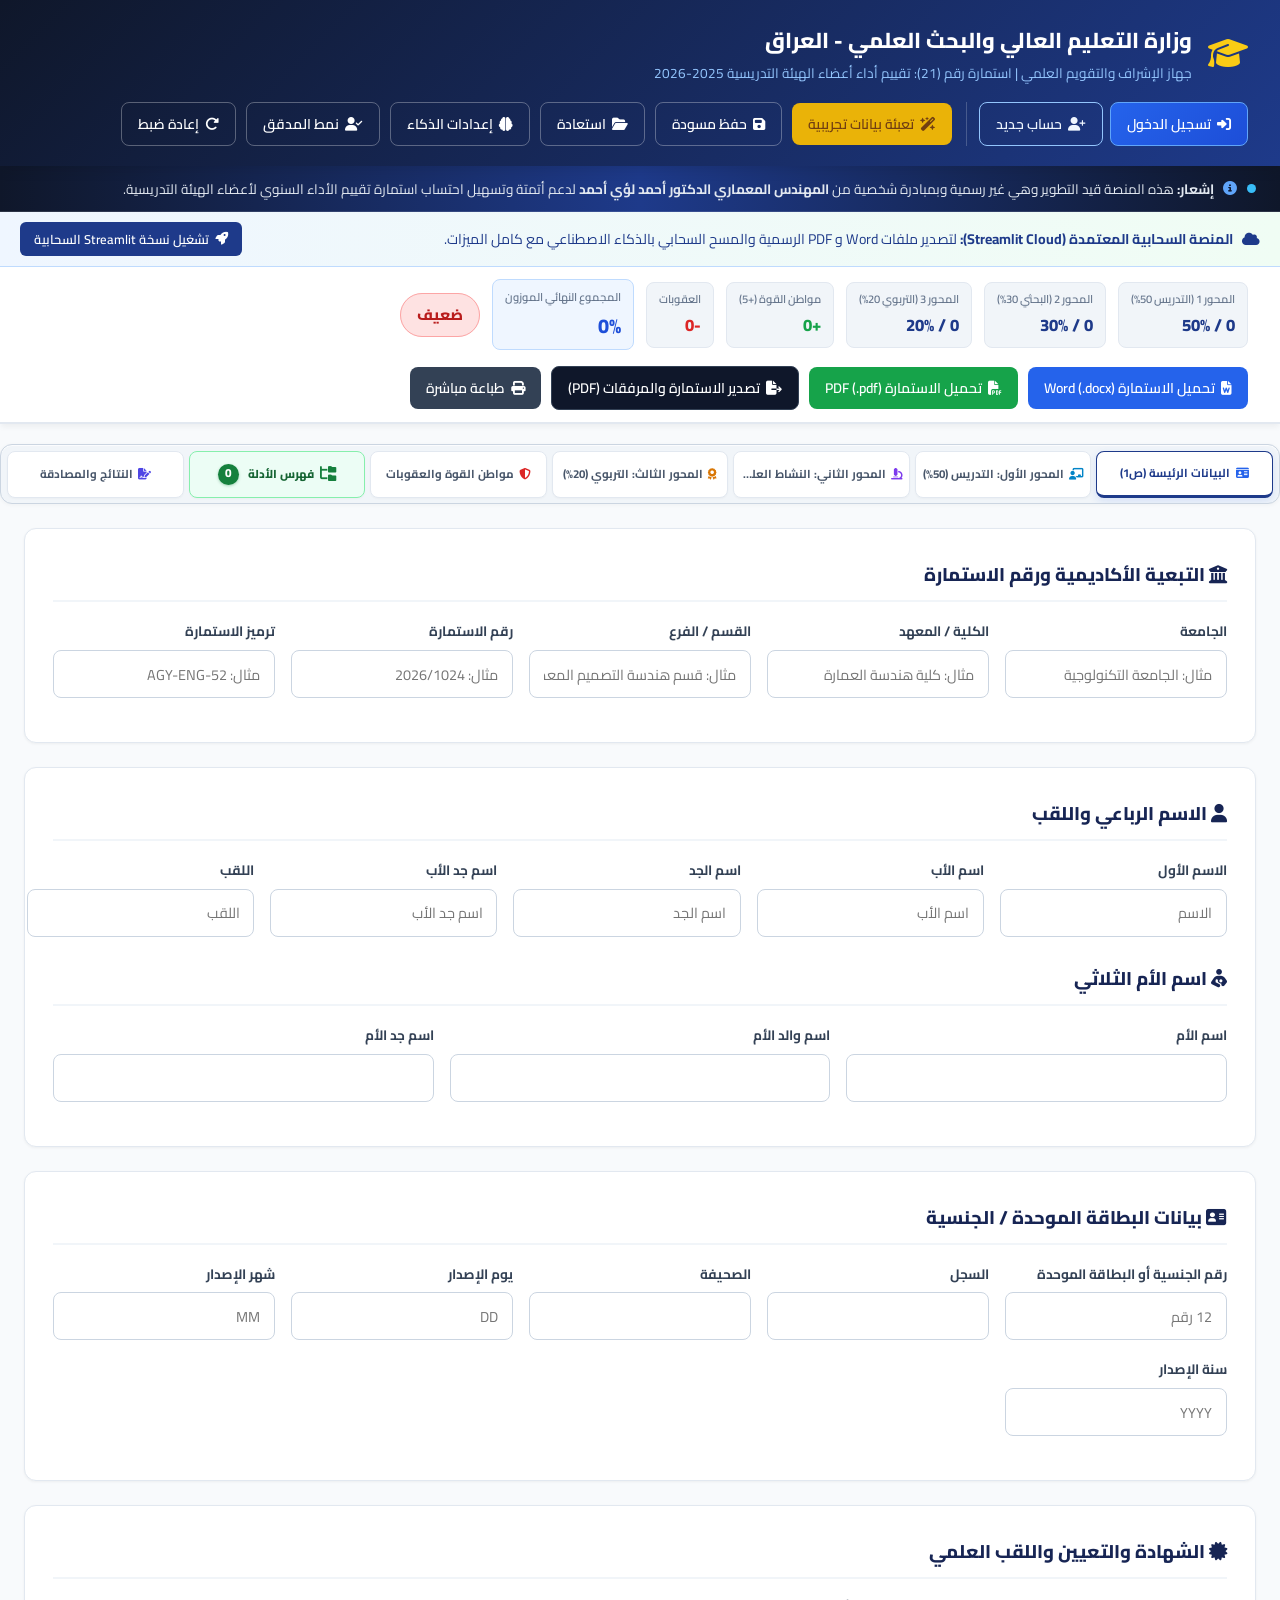
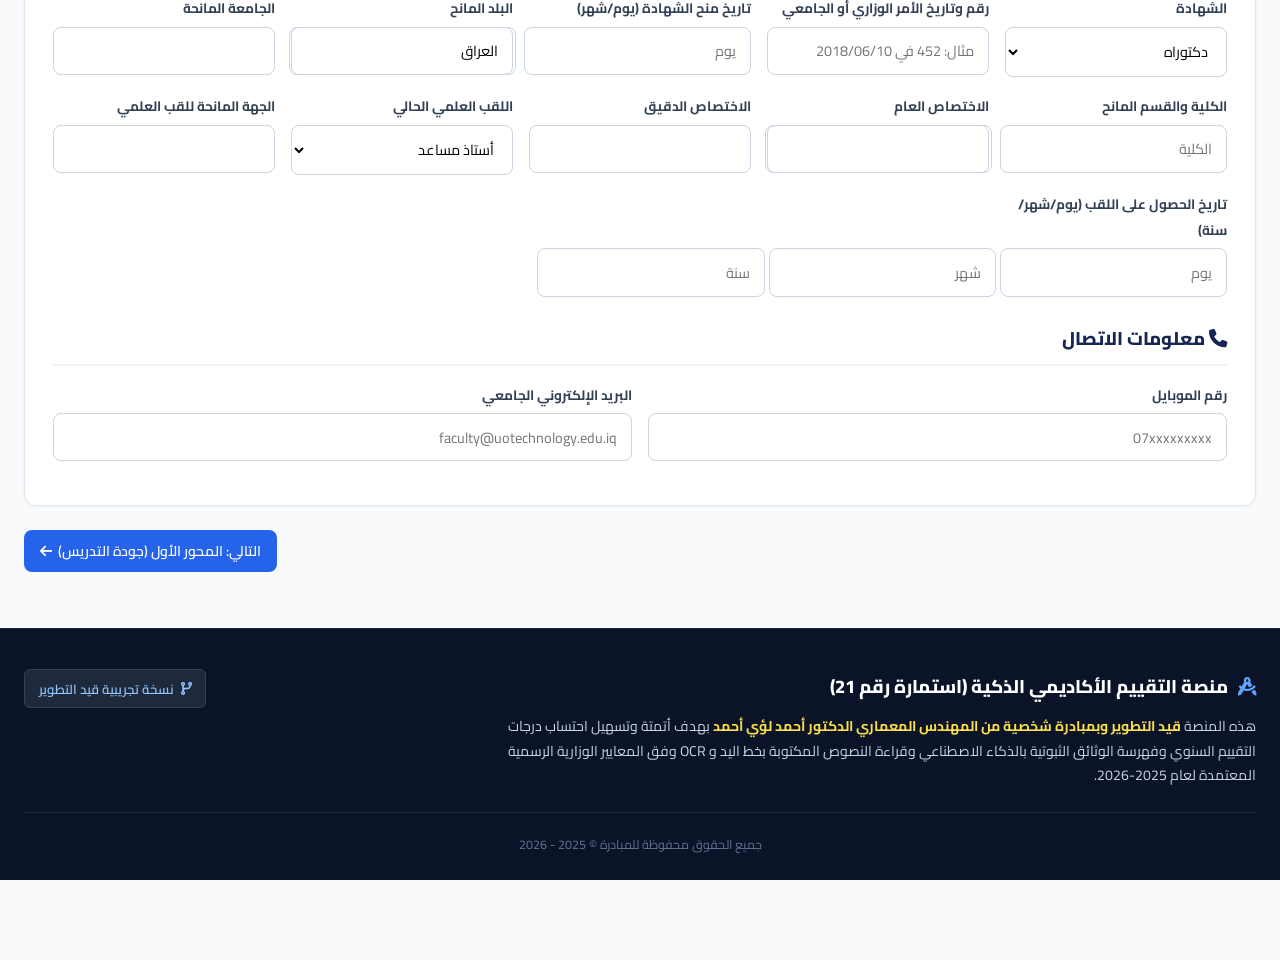
==== static/index.html @ 5bdae898 "docs: update initiative announcement banner to clarify non-official status" ====
<!DOCTYPE html>
<html lang="ar" dir="rtl">
<head>
    <meta charset="UTF-8">
    <meta name="viewport" content="width=device-width, initial-scale=1.0">
    <meta http-equiv="Cache-Control" content="no-cache, no-store, must-revalidate">
    <meta http-equiv="Pragma" content="no-cache">
    <meta http-equiv="Expires" content="0">
    <link rel="stylesheet" href="css/styles.css?v=20261006_v27">
    <link rel="stylesheet" href="https://cdnjs.cloudflare.com/ajax/libs/font-awesome/6.4.0/css/all.min.css">
</head>
<body>

    <!-- الترويسة الرئيسية -->
    <header class="main-header">
        <div class="header-container">
            <div class="brand-title">
                <i class="fa-solid fa-graduation-cap fa-2x text-yellow-400" style="color: #facc15;"></i>
                <div>
                    <h1>وزارة التعليم العالي والبحث العلمي - العراق</h1>
                    <p>جهاز الإشراف والتقويم العلمي | استمارة رقم (21): تقييم أداء أعضاء الهيئة التدريسية 2025-2026</p>
                </div>
            </div>

            <div class="quick-actions">
                <!-- قسم تسجيل الدخول والمستخدم والمشرف -->
                <div id="auth-header-container" style="display: inline-flex; align-items: center; gap: 0.5rem; border-left: 1px solid rgba(255,255,255,0.2); padding-left: 0.75rem; margin-left: 0.25rem;">
                    <!-- حالة عدم تسجيل الدخول -->
                    <div id="auth-logged-out-view" style="display: flex; gap: 0.4rem; align-items: center;">
                        <button type="button" class="btn btn-primary" id="btn-header-login" onclick="openAuthModal('login')" style="background: linear-gradient(135deg, #2563eb, #1d4ed8); border: 1px solid #60a5fa; color: white; cursor: pointer;">
                            <i class="fa-solid fa-right-to-bracket"></i> تسجيل الدخول
                        </button>
                        <button type="button" class="btn btn-outline" id="btn-header-register" onclick="openAuthModal('register')" style="border-color: #93c5fd; color: #eff6ff; cursor: pointer;">
                            <i class="fa-solid fa-user-plus"></i> حساب جديد
                        </button>
                    </div>

                    <!-- حالة تسجيل الدخول -->
                    <div id="auth-logged-in-view" style="display: none; align-items: center; gap: 0.5rem;">
                        <div class="user-greeting-pill" style="display: inline-flex; align-items: center; gap: 0.4rem; background: rgba(255,255,255,0.12); padding: 5px 12px; border-radius: 9999px; border: 1px solid rgba(255,255,255,0.25); font-size: 0.85rem;">
                            <i class="fa-solid fa-user-check" style="color: #6ee7b7;"></i>
                            <span id="header-user-name" style="font-weight: 700; color: #ffffff;">مستخدم</span>
                            <span id="header-user-admin-badge" class="badge" style="display: none; background: linear-gradient(135deg, #f59e0b, #d97706); color: white; padding: 2px 8px; border-radius: 9999px; font-size: 0.72rem; font-weight: 800; box-shadow: 0 1px 3px rgba(0,0,0,0.2);">
                                <i class="fa-solid fa-crown"></i> مشرف النظام
                            </span>
                        </div>
                        <button type="button" class="btn btn-warning" id="btn-header-admin-dashboard" onclick="openAdminDashboardModal()" style="display: none; background: linear-gradient(135deg, #f59e0b, #b45309); color: white; border: none; font-weight: 800; box-shadow: 0 2px 8px rgba(245, 158, 11, 0.4); cursor: pointer;">
                            <i class="fa-solid fa-chart-line"></i> إحصائيات المنصة <span id="admin-badge-count" style="background: rgba(0,0,0,0.25); padding: 1px 6px; border-radius: 8px; font-size: 0.75rem; margin-right: 4px;">Admin</span>
                        </button>
                        <button type="button" class="btn btn-outline" id="btn-header-logout" onclick="handleLogout()" title="تسجيل الخروج" style="border-color: #f87171; color: #fca5a5; padding: 5px 10px; cursor: pointer;">
                            <i class="fa-solid fa-arrow-right-from-bracket"></i>
                        </button>
                    </div>
                </div>

                <button type="button" class="btn btn-warning" id="btn-sample-data" title="تعبئة بيانات تدريسي نموذجية مع مرفقاتها للاختبار الفوري">
                    <i class="fa-solid fa-wand-magic-sparkles"></i> تعبئة بيانات تجريبية
                </button>
                <button type="button" class="btn btn-outline" id="btn-save-draft" title="تنزيل نسخة احتياطية من البيانات بصيغة JSON">
                    <i class="fa-solid fa-floppy-disk"></i> حفظ مسودة
                </button>
                <button type="button" class="btn btn-outline" id="btn-restore-draft" title="استرجاع مسودة سابقة">
                    <i class="fa-solid fa-folder-open"></i> استعادة
                </button>
                <input type="file" id="restore-file-input" style="display: none;" accept=".json">
                <input type="file" id="paragraph-scan-input" style="display: none;" accept=".pdf,.jpg,.jpeg,.png,.webp">
                <input type="file" id="batch-scan-input" style="display: none;" multiple accept=".pdf,.jpg,.jpeg,.png,.webp">
                <button type="button" class="btn btn-outline" id="btn-vlm-settings-header" title="إعدادات محرك الذكاء الاصطناعي (Gemini / Apple Vision)">
                    <i class="fa-solid fa-brain"></i> إعدادات الذكاء
                </button>
                <button type="button" class="btn btn-outline" id="btn-toggle-auditor-mode" title="تفعيل نمط التدقيق والمراجعة الأكاديمية">
                    <i class="fa-solid fa-user-check"></i> نمط المدقق
                </button>
                <button type="button" class="btn btn-outline" id="btn-reset" title="تفريغ الاستمارة">
                    <i class="fa-solid fa-rotate-right"></i> إعادة ضبط
                </button>
            </div>
        </div>
    </header>

    <!-- شريط الإشعار الخاص بالمبادرة وحالة التطوير -->
    <div class="initiative-announcement-bar">
        <div class="initiative-container">
            <span class="pulse-indicator"></span>
            <i class="fa-solid fa-circle-info" style="color: #60a5fa;"></i>
            <span><strong>إشعار:</strong> هذه المنصة قيد التطوير وهي غير رسمية وبمبادرة شخصية من <strong>المهندس المعماري الدكتور أحمد لؤي أحمد</strong> لدعم أتمتة وتسهيل احتساب استمارة تقييم الأداء السنوي لأعضاء الهيئة التدريسية.</span>
        </div>
    </div>

    <!-- شريط إشعار النسخة السحابية المعتمدة -->
    <div id="gh-pages-banner" style="background: linear-gradient(90deg, #eff6ff, #f0fdf4); border-bottom: 1px solid #bfdbfe; padding: 10px 20px; font-size: 0.88rem; color: #1e3a8a; display: flex; align-items: center; justify-content: space-between; flex-wrap: wrap; gap: 10px;">
        <div>
            <i class="fa-solid fa-cloud text-blue-600" style="margin-left: 6px;"></i>
            <span><strong>المنصة السحابية المعتمدة (Streamlit Cloud):</strong> لتصدير ملفات Word و PDF الرسمية والمسح السحابي بالذكاء الاصطناعي مع كامل الميزات.</span>
        </div>
        <div>
            <a href="https://academic-eval-platform.streamlit.app" id="link-streamlit-cloud" target="_blank" class="btn btn-primary" style="padding: 5px 14px; font-size: 0.8rem; text-decoration: none; display: inline-flex; align-items: center; gap: 6px; border-radius: 6px; background: #1e3a8a; color: white;">
                <i class="fa-solid fa-rocket"></i> تشغيل نسخة Streamlit السحابية
            </a>
        </div>
    </div>

    <!-- شريط الدرجات التراكمي العائم (Sticky Live Scoreboard) -->
    <div class="sticky-scoreboard">
        <div class="scoreboard-container">
            <div class="score-pills">
                <div class="score-pill">
                    <span class="label">المحور 1 (التدريس 50%)</span>
                    <span class="val" id="score-axis1">0.0 / 50%</span>
                </div>
                <div class="score-pill">
                    <span class="label">المحور 2 (البحثي 30%)</span>
                    <span class="val" id="score-axis2">0.0 / 30%</span>
                </div>
                <div class="score-pill">
                    <span class="label">المحور 3 (التربوي 20%)</span>
                    <span class="val" id="score-axis3">0.0 / 20%</span>
                </div>
                <div class="score-pill">
                    <span class="label">مواطن القوة (+5)</span>
                    <span class="val" id="score-axis4" style="color: #16a34a;">+0.0</span>
                </div>
                <div class="score-pill">
                    <span class="label">العقوبات</span>
                    <span class="val" id="score-axis5" style="color: #dc2626;">-0.0</span>
                </div>
                <div class="score-pill total">
                    <span class="label">المجموع النهائي الموزون</span>
                    <span class="val" id="score-final">0.0 %</span>
                </div>
                <div>
                    <span class="rating-badge rating-ضعيف" id="badge-rating">ضعيف</span>
                </div>
            </div>

            <div class="quick-actions">
                <button type="button" class="btn btn-primary" id="btn-export-docx" title="تصدير استمارة التقييم الرسمية رقم (21) فقط بصيغة Microsoft Word قابلة للتعديل الكامل (.docx)">
                    <i class="fa-solid fa-file-word"></i> تحميل الاستمارة Word (.docx)
                </button>
                <button type="button" class="btn btn-success" id="btn-export-pdf" title="تصدير استمارة التقييم الرسمية رقم (21) فقط بصيغة PDF جاهزة للمصادقة والأرشفة (.pdf)">
                    <i class="fa-solid fa-file-pdf"></i> تحميل الاستمارة PDF (.pdf)
                </button>
                <button type="button" class="btn btn-dark" id="btn-export-dossier-pdf" title="تصدير المصبار التوثيقي المدمج (الاستمارة الرسمية + كافة وثائق الأدلة والمرفقات) بصيغة PDF">
                    <i class="fa-solid fa-file-export"></i> تصدير الاستمارة والمرفقات (PDF)
                </button>
                <button type="button" class="btn btn-secondary" id="btn-print" title="إرسال الاستمارة مباشرة إلى الطابعة الورقية أو المعاينة">
                    <i class="fa-solid fa-print"></i> طباعة مباشرة
                </button>
            </div>
        </div>
    </div>

    <!-- شريط التنبيهات الوزارية إن وجد -->
    <div style="max-width: 1400px; margin: 1rem auto 0 auto; padding: 0 1.5rem;">
        <div id="global-warnings-box" style="display: none;"></div>
    </div>

    <!-- التبويبات الرئيسية (مسطرة موحدة في سطر واحد لكافة المحاور) -->
    <nav class="tabs-nav" aria-label="أقسام الاستمارة والمحاور">
        <button class="tab-btn active" data-tab="tab-personal" title="البيانات الرئيسة (الصفحة 1)">
            <i class="fa-solid fa-id-card"></i> <span>البيانات الرئيسة (ص1)</span>
        </button>
        <button class="tab-btn" data-tab="tab-axis1" title="المحور الأول: التدريس (الوزن 50%)">
            <i class="fa-solid fa-chalkboard-user"></i> <span>المحور الأول: التدريس (50%)</span>
        </button>
        <button class="tab-btn" data-tab="tab-axis2" title="المحور الثاني: النشاط العلمي (الوزن 30%)">
            <i class="fa-solid fa-microscope"></i> <span>المحور الثاني: النشاط العلمي (30%)</span>
        </button>
        <button class="tab-btn" data-tab="tab-axis3" title="المحور الثالث: الجانب التربوي والمجتمعي (الوزن 20%)">
            <i class="fa-solid fa-award"></i> <span>المحور الثالث: التربوي (20%)</span>
        </button>
        <button class="tab-btn" data-tab="tab-axis45" title="مواطن القوة والعقوبات الانضباطية">
            <i class="fa-solid fa-shield-halved"></i> <span>مواطن القوة والعقوبات</span>
        </button>
        <button class="tab-btn tab-btn-evidence" data-tab="tab-ocr" title="فهرس الأدلة والمرفقات المستخرجة">
            <i class="fa-solid fa-folder-tree"></i> <span>فهرس الأدلة</span> <span class="tab-evidence-badge" id="attachments-count">0</span>
        </button>
        <button class="tab-btn" data-tab="tab-summary" title="النتائج والمصادقة والدرجة النهائية">
            <i class="fa-solid fa-file-signature"></i> <span>النتائج والمصادقة</span>
        </button>
    </nav>

    <!-- المحتوى الرئيسي للتبويبات -->
    <main class="main-content">

        <!-- ============================================================== -->
        <!-- تبويب 1: البيانات الرئيسة -->
        <!-- ============================================================== -->
        <div class="tab-pane active" id="tab-personal">
            <div class="form-card">
                <div class="form-card-title">
                    <span><i class="fa-solid fa-building-columns"></i> التبعية الأكاديمية ورقم الاستمارة</span>
                </div>
                <div class="form-grid">
                    <div class="form-group">
                        <label>الجامعة</label>
                        <input type="text" class="form-control" data-bind="personal_info.university" placeholder="مثال: الجامعة التكنولوجية">
                    </div>
                    <div class="form-group">
                        <label>الكلية / المعهد</label>
                        <input type="text" class="form-control" data-bind="personal_info.college" placeholder="مثال: كلية هندسة العمارة">
                    </div>
                    <div class="form-group">
                        <label>القسم / الفرع</label>
                        <input type="text" class="form-control" data-bind="personal_info.department" placeholder="مثال: قسم هندسة التصميم المعماري">
                    </div>
                    <div class="form-group">
                        <label>رقم الاستمارة</label>
                        <input type="text" class="form-control" data-bind="personal_info.form_no" placeholder="مثال: 2026/1024">
                    </div>
                    <div class="form-group">
                        <label>ترميز الاستمارة</label>
                        <input type="text" class="form-control" data-bind="personal_info.form_code" placeholder="مثال: AGY-ENG-52">
                    </div>
                </div>
            </div>

            <div class="form-card">
                <div class="form-card-title">
                    <span><i class="fa-solid fa-user"></i> الاسم الرباعي واللقب</span>
                </div>
                <div class="form-grid" style="grid-template-columns: repeat(5, 1fr);">
                    <div class="form-group">
                        <label>الاسم الأول</label>
                        <input type="text" class="form-control" data-bind="personal_info.first_name" placeholder="الاسم">
                    </div>
                    <div class="form-group">
                        <label>اسم الأب</label>
                        <input type="text" class="form-control" data-bind="personal_info.father_name" placeholder="اسم الأب">
                    </div>
                    <div class="form-group">
                        <label>اسم الجد</label>
                        <input type="text" class="form-control" data-bind="personal_info.grandfather_name" placeholder="اسم الجد">
                    </div>
                    <div class="form-group">
                        <label>اسم جد الأب</label>
                        <input type="text" class="form-control" data-bind="personal_info.great_grandfather_name" placeholder="اسم جد الأب">
                    </div>
                    <div class="form-group">
                        <label>اللقب</label>
                        <input type="text" class="form-control" data-bind="personal_info.last_name" placeholder="اللقب">
                    </div>
                </div>

                <div class="form-card-title" style="margin-top: 1.5rem;">
                    <span><i class="fa-solid fa-person-breastfeeding"></i> اسم الأم الثلاثي</span>
                </div>
                <div class="form-grid" style="grid-template-columns: repeat(3, 1fr);">
                    <div class="form-group">
                        <label>اسم الأم</label>
                        <input type="text" class="form-control" data-bind="personal_info.mother_name">
                    </div>
                    <div class="form-group">
                        <label>اسم والد الأم</label>
                        <input type="text" class="form-control" data-bind="personal_info.mother_father_name">
                    </div>
                    <div class="form-group">
                        <label>اسم جد الأم</label>
                        <input type="text" class="form-control" data-bind="personal_info.mother_grandfather_name">
                    </div>
                </div>
            </div>

            <div class="form-card">
                <div class="form-card-title">
                    <span><i class="fa-solid fa-address-card"></i> بيانات البطاقة الموحدة / الجنسية</span>
                </div>
                <div class="form-grid">
                    <div class="form-group">
                        <label>رقم الجنسية أو البطاقة الموحدة</label>
                        <input type="text" class="form-control" data-bind="personal_info.national_id" placeholder="12 رقم">
                    </div>
                    <div class="form-group">
                        <label>السجل</label>
                        <input type="text" class="form-control" data-bind="personal_info.registry_no">
                    </div>
                    <div class="form-group">
                        <label>الصحيفة</label>
                        <input type="text" class="form-control" data-bind="personal_info.page_no">
                    </div>
                    <div class="form-group">
                        <label>يوم الإصدار</label>
                        <input type="text" class="form-control" data-bind="personal_info.issue_day" placeholder="DD">
                    </div>
                    <div class="form-group">
                        <label>شهر الإصدار</label>
                        <input type="text" class="form-control" data-bind="personal_info.issue_month" placeholder="MM">
                    </div>
                    <div class="form-group">
                        <label>سنة الإصدار</label>
                        <input type="text" class="form-control" data-bind="personal_info.issue_year" placeholder="YYYY">
                    </div>
                </div>
            </div>

            <div class="form-card">
                <div class="form-card-title">
                    <span><i class="fa-solid fa-certificate"></i> الشهادة والتعيين واللقب العلمي</span>
                </div>
                <div class="form-grid">
                    <div class="form-group">
                        <label>الشهادة</label>
                        <select class="form-control" data-bind="personal_info.degree">
                            <option value="دكتوراه">دكتوراه</option>
                            <option value="ماجستير">ماجستير</option>
                            <option value="دبلوم عالي">دبلوم عالي</option>
                            <option value="بكالوريوس">بكالوريوس</option>
                        </select>
                    </div>
                    <div class="form-group">
                        <label>رقم وتاريخ الأمر الوزاري أو الجامعي</label>
                        <input type="text" class="form-control" data-bind="personal_info.order_no_and_date" placeholder="مثال: 452 في 2018/06/10">
                    </div>
                    <div class="form-group">
                        <label>تاريخ منح الشهادة (يوم/شهر)</label>
                        <div style="display: flex; gap: 0.5rem;">
                            <input type="text" class="form-control" data-bind="personal_info.degree_day" placeholder="يوم">
                            <input type="text" class="form-control" data-bind="personal_info.degree_month" placeholder="شهر">
                        </div>
                    </div>
                    <div class="form-group">
                        <label>البلد المانح</label>
                        <input type="text" class="form-control" data-bind="personal_info.granting_country" placeholder="العراق / بلد آخر">
                    </div>
                    <div class="form-group">
                        <label>الجامعة المانحة</label>
                        <input type="text" class="form-control" data-bind="personal_info.granting_univ">
                    </div>
                    <div class="form-group">
                        <label>الكلية والقسم المانح</label>
                        <div style="display: flex; gap: 0.5rem;">
                            <input type="text" class="form-control" data-bind="personal_info.granting_college" placeholder="الكلية">
                            <input type="text" class="form-control" data-bind="personal_info.granting_dept" placeholder="القسم">
                        </div>
                    </div>
                    <div class="form-group">
                        <label>الاختصاص العام</label>
                        <input type="text" class="form-control" data-bind="personal_info.general_specialty">
                    </div>
                    <div class="form-group">
                        <label>الاختصاص الدقيق</label>
                        <input type="text" class="form-control" data-bind="personal_info.specific_specialty">
                    </div>
                    <div class="form-group">
                        <label>اللقب العلمي الحالي</label>
                        <select class="form-control" data-bind="personal_info.academic_title">
                            <option value="أستاذ">أستاذ (بروفيسور)</option>
                            <option value="أستاذ مساعد">أستاذ مساعد</option>
                            <option value="مدرس">مدرس</option>
                            <option value="مدرس مساعد">مدرس مساعد</option>
                        </select>
                    </div>
                    <div class="form-group">
                        <label>الجهة المانحة للقب العلمي</label>
                        <input type="text" class="form-control" data-bind="personal_info.title_granter">
                    </div>
                    <div class="form-group">
                        <label>تاريخ الحصول على اللقب (يوم/شهر/سنة)</label>
                        <div style="display: flex; gap: 0.25rem;">
                            <input type="text" class="form-control" data-bind="personal_info.title_day" placeholder="يوم">
                            <input type="text" class="form-control" data-bind="personal_info.title_month" placeholder="شهر">
                            <input type="text" class="form-control" data-bind="personal_info.title_year" placeholder="سنة">
                        </div>
                    </div>
                </div>

                <div class="form-card-title" style="margin-top: 1.5rem;">
                    <span><i class="fa-solid fa-phone"></i> معلومات الاتصال</span>
                </div>
                <div class="form-grid" style="grid-template-columns: 1fr 1fr;">
                    <div class="form-group">
                        <label>رقم الموبايل</label>
                        <input type="text" class="form-control" data-bind="personal_info.phone" placeholder="07xxxxxxxxx">
                    </div>
                    <div class="form-group">
                        <label>البريد الإلكتروني الجامعي</label>
                        <input type="email" class="form-control" data-bind="personal_info.email" placeholder="faculty@uotechnology.edu.iq">
                    </div>
                </div>
            </div>

            <div style="display: flex; justify-content: flex-end;">
                <button type="button" class="btn btn-primary" onclick="switchTab('tab-axis1')">
                    التالي: المحور الأول (جودة التدريس) <i class="fa-solid fa-arrow-left"></i>
                </button>
            </div>
        </div>

        <!-- ============================================================== -->
        <!-- تبويب 2: المحور الأول (جودة التدريس - 50%) -->
        <!-- ============================================================== -->
        <div class="tab-pane" id="tab-axis1">
            <div class="form-card">
                <div class="form-card-title">
                    <span>المحور الأول: جودة التدريس والتعليم والالتزام الوظيفي (الوزن 50%)</span>
                    <label style="display: flex; align-items: center; gap: 0.5rem; font-size: 0.9rem; cursor: pointer; color: #1e3a8a;">
                        <input type="checkbox" id="is_non_teaching" data-bind="is_non_teaching">
                        <strong>تدريسي غير مكلف بمهام تدريسية (تحتسب له الفقرة 5 فقط بدرجة 100)</strong>
                    </label>
                </div>

                <div id="non-teaching-notice" class="alert alert-info" style="display: none;">
                    ℹ️ تم تفعيل وضع "تدريسي غير مكلف بمهام تدريسية". سيتم احتساب درجات الفقرة (5) الالتزام الوظيفي فقط لتشكل درجة المحور الأول بأكمله (من 100 درجة بواقع 20 درجة لكل بند).
                </div>

                <!-- فقرة 1: المقررات -->
                <div class="teaching-only" style="margin-bottom: 1.5rem; border-bottom: 1px solid #e2e8f0; padding-bottom: 1.25rem;">
                    <div style="display: flex; justify-content: space-between; align-items: center; margin-bottom: 0.5rem;">
                        <h4 style="font-weight: 800; color: #1e293b; margin: 0;">
                            1. المقررات التي قام بتدريسها (الدرجة القصوى: 20 درجة)
                        </h4>
                        <button type="button" class="btn-scan-paragraph" onclick="triggerParagraphScan('axis1', 1, 'المقررات التي قام بتدريسها')">
                            <i class="fa-solid fa-wand-magic-sparkles"></i> مسح وقراءة أمر تكليف التدريس AI
                        </button>
                    </div>
                    <p style="font-size: 0.85rem; color: #64748b; margin-bottom: 0.75rem;">
                        تمنح (20) درجة لكل مقرر دراسي فصلي أو سنوي (أولية أو عليا) (نظري أو عملي). ويعتمد كل 2 نشاط مادة دراسية لتدريسي النشاطات الطلابية.
                    </p>
                    <div style="display: flex; align-items: center; gap: 1rem; flex-wrap: wrap;">
                        <label style="font-weight: 700;">الدرجة المعطاة (من 20):</label>
                        <input type="number" min="0" max="20" class="form-control" style="width: 120px;" data-bind="axis1.courses_score" value="0" placeholder="0">
                        <span id="score-status-axis1-p1" class="score-status-badge"></span>
                    </div>
                    <div id="evidence-container-axis1-p1" class="evidence-container" style="display: none;"></div>
                </div>

                <!-- فقرة 2: إدارة الصف والاستبيان -->
                <div class="teaching-only" style="margin-bottom: 1.5rem; border-bottom: 1px solid #e2e8f0; padding-bottom: 1.25rem;">
                    <div style="display: flex; justify-content: space-between; align-items: center; margin-bottom: 0.5rem;">
                        <h4 style="font-weight: 800; color: #1e293b; margin: 0;">
                            2. إدارة الصف والعلاقة مع الطلبة وإثارة دافعيتهم (الدرجة القصوى: 20 درجة)
                        </h4>
                        <button type="button" class="btn-scan-paragraph" onclick="triggerParagraphScan('axis1', 2, 'استبيان تقييم الطلبة')">
                            <i class="fa-solid fa-wand-magic-sparkles"></i> مسح استمارة تقييم الطلبة AI
                        </button>
                    </div>
                    <p style="font-size: 0.85rem; color: #64748b; margin-bottom: 0.75rem;">
                        التقييم من خلال استمارة استبيان توزع على الطلبة: (20 درجة لنسبة 80% فأكثر)، (17 درجة لنسبة 70-79%)، (14 درجة لنسبة 69-60%)، (12 درجة لنسبة 59-50%)، (8 درجات لما دون ذلك).
                    </p>
                    <div style="display: flex; align-items: center; gap: 1rem; flex-wrap: wrap;">
                        <label style="font-weight: 700;">الدرجة المعطاة (من 20):</label>
                        <input type="number" min="0" max="20" class="form-control" style="width: 120px;" data-bind="axis1.classroom_management_score" value="0" placeholder="0">
                        <span id="score-status-axis1-p2" class="score-status-badge"></span>
                    </div>
                    <div id="evidence-container-axis1-p2" class="evidence-container" style="display: none;"></div>
                </div>

                <!-- فقرة 3: التعليم المدمج -->
                <div class="teaching-only" style="margin-bottom: 1.5rem; border-bottom: 1px solid #e2e8f0; padding-bottom: 1.25rem;">
                    <div style="display: flex; justify-content: space-between; align-items: center; margin-bottom: 0.5rem;">
                        <h4 style="font-weight: 800; color: #1e293b; margin: 0;">
                            3. التعليم المدمج (تمنح 5 درجات لكل فقرة - القصوى: 20 درجة)
                        </h4>
                        <button type="button" class="btn-scan-paragraph" onclick="triggerParagraphScan('axis1', 3, 'التعليم المدمج')">
                            <i class="fa-solid fa-wand-magic-sparkles"></i> مسح وتوثيق التعليم المدمج AI
                        </button>
                    </div>
                    <div style="display: flex; flex-direction: column; gap: 0.5rem; font-size: 0.9rem;">
                        <label><input type="checkbox" onchange="updateBlendedItems()"> يستخدم طرائق تدريس متعددة ومتنوعة (المحاضرة، المناقشة، الاستقصاء، العصف الذهني...)</label>
                        <label><input type="checkbox" onchange="updateBlendedItems()"> يستخدم الأمثلة التوضيحية والتطبيقية لإثراء المادة التعليمية</label>
                        <label><input type="checkbox" onchange="updateBlendedItems()"> يستخدم وسائل الإيضاح أو عرض أفلام علمية متخصصة أو أي وسيلة أخرى</label>
                        <label><input type="checkbox" onchange="updateBlendedItems()"> ينشر محاضراته وفعالياته العلمية على الموقع الإلكتروني للكلية أو القنوات التعليمية (لا تقل عن 5 فعاليات)</label>
                    </div>
                    <div style="margin-top: 0.5rem;"><span id="score-status-axis1-p3" class="score-status-badge"></span></div>
                    <div id="evidence-container-axis1-p3" class="evidence-container" style="display: none;"></div>
                </div>

                <!-- فقرة 4: وصف المقرر -->
                <div class="teaching-only" style="margin-bottom: 1.5rem; border-bottom: 1px solid #e2e8f0; padding-bottom: 1.25rem;">
                    <div style="display: flex; justify-content: space-between; align-items: center; margin-bottom: 0.5rem;">
                        <h4 style="font-weight: 800; color: #1e293b; margin: 0;">
                            4. وصف المقرر الدراسي وتحديثه والأساليب المستعملة في تقييم الطلبة (تمنح 4 درجات لكل فقرة - القصوى: 20 درجة)
                        </h4>
                        <button type="button" class="btn-scan-paragraph" onclick="triggerParagraphScan('axis1', 4, 'وصف المقرر الدراسي')">
                            <i class="fa-solid fa-wand-magic-sparkles"></i> مسح وثيقة وصف المقرر AI
                        </button>
                    </div>
                    <div style="display: flex; flex-direction: column; gap: 0.5rem; font-size: 0.9rem;">
                        <label><input type="checkbox" onchange="updateCourseDescItems()"> يقدم وصف المقرر الدراسي في بداية العام الدراسي متضمنة الخطة الدراسية</label>
                        <label><input type="checkbox" onchange="updateCourseDescItems()"> يعرض مفردات المقرر ويوزع الأنشطة والواجبات على الطلبة</label>
                        <label><input type="checkbox" onchange="updateCourseDescItems()"> يقدم مقترحات لتطوير المقرر ويستخدم المصادر الحديثة في إعداد المحاضرات دورياً</label>
                        <label><input type="checkbox" onchange="updateCourseDescItems()"> يستخدم أساليب متنوعة لتقييم أداء الطلبة (تحريرية، شفوية، تقارير الكترونية...)</label>
                        <label><input type="checkbox" onchange="updateCourseDescItems()"> يقدم تغذية راجعة للطلبة حول أدائهم ويعرض الإجابات النموذجية للاختبارات</label>
                    </div>
                    <div style="margin-top: 0.5rem;"><span id="score-status-axis1-p4" class="score-status-badge"></span></div>
                    <div id="evidence-container-axis1-p4" class="evidence-container" style="display: none;"></div>
                </div>

                <!-- فقرة 5: الالتزام الوظيفي -->
                <div style="margin-bottom: 1rem;">
                    <div style="display: flex; justify-content: space-between; align-items: center; margin-bottom: 0.5rem;">
                        <h4 style="font-weight: 800; color: #1e293b; margin: 0;">
                            5. الالتزام الوظيفي (تمنح 4 درجات لكل فقرة للتدريسي المكلف / 20 درجة للتدريسي غير المكلف)
                        </h4>
                        <button type="button" class="btn-scan-paragraph" onclick="triggerParagraphScan('axis1', 5, 'الالتزام الوظيفي')">
                            <i class="fa-solid fa-wand-magic-sparkles"></i> مسح وثائق الالتزام والدوام AI
                        </button>
                    </div>
                    <div style="display: flex; flex-direction: column; gap: 0.5rem; font-size: 0.9rem;">
                        <label><input type="checkbox" onchange="updateCommitmentItems()"> الالتزام بالأنظمة والتعليمات والدوام اليومي والمحاضرات واجتماعات القسم</label>
                        <label><input type="checkbox" onchange="updateCommitmentItems()"> يحرص على العمل بكفاءة ضمن المواعيد المحددة لإنهاء العمل المطلوب</label>
                        <label><input type="checkbox" onchange="updateCommitmentItems()"> يبادر لبذل جهود إضافية لتحقيق أهداف العمل ويؤدي نشاطات إضافية لمهامه</label>
                        <label><input type="checkbox" onchange="updateCommitmentItems()"> الالتزام بأداء دوره في المهام واللجان المكلف بها</label>
                        <label><input type="checkbox" onchange="updateCommitmentItems()"> يستخدم برامج الحاسوب ويتمكن من حل المشكلات عند حدوث أزمات في العمل</label>
                    </div>
                    <div style="margin-top: 0.5rem;"><span id="score-status-axis1-p5" class="score-status-badge"></span></div>
                    <div id="evidence-container-axis1-p5" class="evidence-container" style="display: none;"></div>
                </div>
            </div>

            <div style="display: flex; justify-content: space-between;">
                <button type="button" class="btn btn-secondary" onclick="switchTab('tab-personal')">
                    <i class="fa-solid fa-arrow-right"></i> السابق: البيانات الرئيسة
                </button>
                <button type="button" class="btn btn-primary" onclick="switchTab('tab-axis2')">
                    التالي: المحور الثاني (النشاط العلمي) <i class="fa-solid fa-arrow-left"></i>
                </button>
            </div>
        </div>

        <!-- ============================================================== -->
        <!-- تبويب 3: المحور الثاني (النشاط العلمي والبحثي - 30%) -->
        <!-- ============================================================== -->
        <div class="tab-pane" id="tab-axis2">
            <div class="form-card">
                <div class="form-card-title">
                    <span>المحور الثاني: النشاط العلمي والبحثي (الوزن 30%)</span>
                    <span style="font-size: 0.85rem; color: #64748b;">يملأ من قبل اللجنة العلمية بعد تقديم الوثائق</span>
                </div>

                <div class="alert alert-warning">
                    ⚠️ <strong>تنبيه وزاري هام:</strong> في حال كانت درجة الفقرة (1) النشر في المستوعبات العالمية (Clarivate / Scopus) تساوي <strong>صفراً</strong>، فإن درجة التقييم النهائية للاستمارة <strong>لا يجوز أن تتجاوز 75 درجة</strong> مطلقاً.
                </div>

                <!-- فقرة 1: بحوث سكوباس وكلاريفيت -->
                <div style="margin-bottom: 1.5rem; border-bottom: 1px solid #e2e8f0; padding-bottom: 1.25rem;">
                    <div style="display: flex; justify-content: space-between; align-items: center; margin-bottom: 0.5rem;">
                        <h4 style="font-weight: 800; color: #1e293b; margin: 0;">
                            1. البحوث العلمية المنشورة في المجلات المفهرسة ضمن المستوعبات العالمية (Clarivate / Scopus)
                        </h4>
                        <div style="display: flex; align-items: center; gap: 0.75rem;">
                            <span class="badge" style="background: #dbeafe; color: #1d4ed8; padding: 4px 10px; border-radius: 6px; font-weight: 700;">القصوى: 60 درجة</span>
                            <button type="button" class="btn-scan-paragraph" onclick="triggerParagraphScan('axis2', 1, 'البحوث العالمية Scopus/Clarivate')">
                                <i class="fa-solid fa-wand-magic-sparkles"></i> مسح وقراءة بحث Scopus / عالمي AI
                            </button>
                        </div>
                    </div>
                    <p style="font-size: 0.85rem; color: #64748b; margin-bottom: 0.75rem;">
                        تمنح (60) درجة لبحوث CiteScore ≥ 1 (للباحث الأول أو المراسل أو المنفرد) و (35، 25، 20 للبقية). وتمنح (30) درجة لبحوث CiteScore < 1 (و 18، 12، 10 للبقية). وتستثنى المجلات العراقية المفهرسة من شرط معامل الاستشهاد.
                    </p>
                    <div style="display: flex; align-items: center; gap: 1rem; flex-wrap: wrap;">
                        <label style="font-weight: 700;">إجمالي الدرجة المستحقة للفقرة (من 60):</label>
                        <input type="number" min="0" max="60" class="form-control" style="width: 120px;" data-bind="axis2.global_research_score" value="0" placeholder="0">
                        <span id="score-status-axis2-p1" class="score-status-badge"></span>
                    </div>
                    <div id="evidence-container-axis2-p1" class="evidence-container" style="display: none;"></div>
                </div>

                <!-- فقرة 2: البحوث المحلية والكتب المؤلفة -->
                <div style="margin-bottom: 1.5rem; border-bottom: 1px solid #e2e8f0; padding-bottom: 1.25rem;">
                    <div style="display: flex; justify-content: space-between; align-items: center; margin-bottom: 0.5rem;">
                        <h4 style="font-weight: 800; color: #1e293b; margin: 0;">
                            2. البحوث العلمية المنشورة في المجلات العربية والمحلية والكتب المؤلفة
                        </h4>
                        <div style="display: flex; align-items: center; gap: 0.75rem;">
                            <span class="badge" style="background: #dbeafe; color: #1d4ed8; padding: 4px 10px; border-radius: 6px; font-weight: 700;">القصوى: 25 درجة</span>
                            <button type="button" class="btn-scan-paragraph" onclick="triggerParagraphScan('axis2', 2, 'البحوث المحلية والكتب المؤلفة')">
                                <i class="fa-solid fa-wand-magic-sparkles"></i> مسح بحث محلي / مؤتمر / كتاب AI
                            </button>
                        </div>
                    </div>
                    <p style="font-size: 0.85rem; color: #64748b; margin-bottom: 0.75rem;">
                        مجلات عربية/محلية ومؤتمرات دولية (25 درجة للمنفرد/الأول)، مؤتمرات محلية (15 درجة)، كتاب صنف أول عالمي مقوم (20 درجة)، كتاب عربي/محلي (15 درجة)، كتاب حاصل على ISBN (10 درجات).
                    </p>
                    <div style="display: flex; align-items: center; gap: 1rem; flex-wrap: wrap;">
                        <label style="font-weight: 700;">إجمالي الدرجة المستحقة للفقرة (من 25):</label>
                        <input type="number" min="0" max="25" class="form-control" style="width: 120px;" data-bind="axis2.local_research_score" value="0" placeholder="0">
                        <span id="score-status-axis2-p2" class="score-status-badge"></span>
                    </div>
                    <div id="evidence-container-axis2-p2" class="evidence-container" style="display: none;"></div>
                </div>

                <!-- فقرة 3: الإشراف والتقويم العلمي -->
                <div style="margin-bottom: 1rem;">
                    <div style="display: flex; justify-content: space-between; align-items: center; margin-bottom: 0.5rem;">
                        <h4 style="font-weight: 800; color: #1e293b; margin: 0;">
                            3. الإشراف على الطلبة والنشاطات العلمية الأخرى
                        </h4>
                        <div style="display: flex; align-items: center; gap: 0.75rem;">
                            <span class="badge" style="background: #dbeafe; color: #1d4ed8; padding: 4px 10px; border-radius: 6px; font-weight: 700;">القصوى: 15 درجة</span>
                            <button type="button" class="btn-scan-paragraph" onclick="triggerParagraphScan('axis2', 3, 'الإشراف والنشاطات العلمية')">
                                <i class="fa-solid fa-wand-magic-sparkles"></i> مسح أمر إشراف / تقويم علمي AI
                            </button>
                        </div>
                    </div>
                    <p style="font-size: 0.85rem; color: #64748b; margin-bottom: 0.75rem;">
                        إشراف دكتوراه (15/10 مشترك)، ماجستير (12/7 مشترك)، دبلوم عالي (9/5 مشترك)، بحوث تخرج بكالوريوس (6 درجات)، تقويم علمي أو لغوي لبحوث أو رسائل (5 درجات)، محاضر ورشة (10 درجات).
                    </p>
                    <div style="display: flex; align-items: center; gap: 1rem; flex-wrap: wrap;">
                        <label style="font-weight: 700;">إجمالي الدرجة المستحقة للفقرة (من 15):</label>
                        <input type="number" min="0" max="15" class="form-control" style="width: 120px;" data-bind="axis2.supervision_score" value="0" placeholder="0">
                        <span id="score-status-axis2-p3" class="score-status-badge"></span>
                    </div>
                    <div id="evidence-container-axis2-p3" class="evidence-container" style="display: none;"></div>
                </div>
            </div>

            <div style="display: flex; justify-content: space-between;">
                <button type="button" class="btn btn-secondary" onclick="switchTab('tab-axis1')">
                    <i class="fa-solid fa-arrow-right"></i> السابق: المحور الأول
                </button>
                <button type="button" class="btn btn-primary" onclick="switchTab('tab-axis3')">
                    التالي: المحور الثالث (التربوي والإرشادي) <i class="fa-solid fa-arrow-left"></i>
                </button>
            </div>
        </div>

        <!-- ============================================================== -->
        <!-- تبويب 4: المحور الثالث (الجانب التربوي والإرشادي - 20%) -->
        <!-- ============================================================== -->
        <div class="tab-pane" id="tab-axis3">
            <div class="form-card">
                <div class="form-card-title">
                    <span>المحور الثالث: الجانب التربوي والإرشادي والتعليم المستمر (الوزن 20%)</span>
                    <span style="font-size: 0.85rem; color: #64748b;">الدرجة القصوى للمحور: 100 درجة</span>
                </div>

                <!-- فقرة 1: اللجان -->
                <div style="margin-bottom: 1.5rem; border-bottom: 1px solid #e2e8f0; padding-bottom: 1.25rem;">
                    <div style="display: flex; justify-content: space-between; align-items: center; margin-bottom: 0.5rem;">
                        <h4 style="font-weight: 800; color: #1e293b; margin: 0;">
                            1. المشاركة في اللجان الدائمية والمؤقتة داخل وزارة التعليم العالي
                        </h4>
                        <div style="display: flex; align-items: center; gap: 0.75rem;">
                            <span class="badge" style="background: #dbeafe; color: #1d4ed8; padding: 4px 10px; border-radius: 6px; font-weight: 700;">القصوى: 30 درجة</span>
                            <button type="button" class="btn-scan-paragraph" onclick="triggerParagraphScan('axis3', 1, 'المشاركة في اللجان الدائمية والمؤقتة')">
                                <i class="fa-solid fa-wand-magic-sparkles"></i> مسح وقراءة أمر تكليف بلجنة AI
                            </button>
                        </div>
                    </div>
                    <p style="font-size: 0.85rem; color: #64748b; margin-bottom: 0.75rem;">
                        عضو لجنة امتحانية (30 درجة)، لجنة دائمية (20 درجة)، لجنة مؤقتة (10 درجات)، مشارك بالامتحان التقويمي (5 درجات)، لجان سمنار دراسات عليا (3 درجات).
                    </p>
                    <div style="display: flex; align-items: center; gap: 1rem; flex-wrap: wrap;">
                        <label style="font-weight: 700;">الدرجة المعطاة (من 30):</label>
                        <input type="number" min="0" max="30" class="form-control" style="width: 120px;" data-bind="axis3.committees_score" value="0" placeholder="0">
                        <span id="score-status-axis3-p1" class="score-status-badge"></span>
                    </div>
                    <div id="evidence-container-axis3-p1" class="evidence-container" style="display: none;"></div>
                </div>

                <!-- فقرة 2: التعليم المستمر والجودة -->
                <div style="margin-bottom: 1.5rem; border-bottom: 1px solid #e2e8f0; padding-bottom: 1.25rem;">
                    <div style="display: flex; justify-content: space-between; align-items: center; margin-bottom: 0.5rem;">
                        <h4 style="font-weight: 800; color: #1e293b; margin: 0;">
                            2. المشاركة في لجان التعليم المستمر والجودة
                        </h4>
                        <div style="display: flex; align-items: center; gap: 0.75rem;">
                            <span class="badge" style="background: #dbeafe; color: #1d4ed8; padding: 4px 10px; border-radius: 6px; font-weight: 700;">القصوى: 20 درجة</span>
                            <button type="button" class="btn-scan-paragraph" onclick="triggerParagraphScan('axis3', 2, 'التعليم المستمر والجودة')">
                                <i class="fa-solid fa-wand-magic-sparkles"></i> مسح شهادة / أمر تعليم مستمر AI
                            </button>
                        </div>
                    </div>
                    <p style="font-size: 0.85rem; color: #64748b; margin-bottom: 0.75rem;">
                        محاضر في التعليم المستمر والجودة (10 درجات)، حضور (6 درجات - لحضورين كحد أقصى)، دورات طرائق التدريس الحديثة (8 درجات).
                    </p>
                    <div style="display: flex; align-items: center; gap: 1rem; flex-wrap: wrap;">
                        <label style="font-weight: 700;">الدرجة المعطاة (من 20):</label>
                        <input type="number" min="0" max="20" class="form-control" style="width: 120px;" data-bind="axis3.continuous_learning_score" value="0" placeholder="0">
                        <span id="score-status-axis3-p2" class="score-status-badge"></span>
                    </div>
                    <div id="evidence-container-axis3-p2" class="evidence-container" style="display: none;"></div>
                </div>

                <!-- فقرة 3: كتب الشكر والتقدير -->
                <div style="margin-bottom: 1.5rem; border-bottom: 1px solid #e2e8f0; padding-bottom: 1.25rem;">
                    <div style="display: flex; justify-content: space-between; align-items: center; margin-bottom: 0.5rem;">
                        <h4 style="font-weight: 800; color: #1e293b; margin: 0;">
                            3. كتب الشكر والتقدير أو الشهادة التقديرية خلال عام التقييم
                        </h4>
                        <div style="display: flex; align-items: center; gap: 0.75rem;">
                            <span class="badge" style="background: #dbeafe; color: #1d4ed8; padding: 4px 10px; border-radius: 6px; font-weight: 700;">القصوى: 20 درجة</span>
                            <button type="button" class="btn-scan-paragraph" onclick="triggerParagraphScan('axis3', 3, 'كتب الشكر والتقدير')">
                                <i class="fa-solid fa-wand-magic-sparkles"></i> مسح كتاب شكر وتقدير AI
                            </button>
                        </div>
                    </div>
                    <p style="font-size: 0.85rem; color: #64748b; margin-bottom: 0.75rem;">
                        من الوزير (20 شكر / 10 تثمين)، من وكيل الوزير أو رئيس الجامعة (15 شكر / 8 تثمين)، من مساعد رئيس الجامعة أو عميد الكلية (10 شكر / 3 تثمين).
                    </p>
                    <div style="display: flex; align-items: center; gap: 1rem; flex-wrap: wrap;">
                        <label style="font-weight: 700;">الدرجة المعطاة (من 20):</label>
                        <input type="number" min="0" max="20" class="form-control" style="width: 120px;" data-bind="axis3.thank_you_score" value="0" placeholder="0">
                        <span id="score-status-axis3-p3" class="score-status-badge"></span>
                    </div>
                    <div id="evidence-container-axis3-p3" class="evidence-container" style="display: none;"></div>
                </div>

                <!-- فقرة 4: الزيارات الميدانية والتطوعية -->
                <div style="margin-bottom: 1rem;">
                    <div style="display: flex; justify-content: space-between; align-items: center; margin-bottom: 0.5rem;">
                        <h4 style="font-weight: 800; color: #1e293b; margin: 0;">
                            4. الزيارات الميدانية والحقلية والأعمال التطوعية وخدمة المجتمع
                        </h4>
                        <div style="display: flex; align-items: center; gap: 0.75rem;">
                            <span class="badge" style="background: #dbeafe; color: #1d4ed8; padding: 4px 10px; border-radius: 6px; font-weight: 700;">القصوى: 30 درجة</span>
                            <button type="button" class="btn-scan-paragraph" onclick="triggerParagraphScan('axis3', 4, 'الزيارات الميدانية والتطوعية')">
                                <i class="fa-solid fa-wand-magic-sparkles"></i> مسح أمر زيارة أو عمل تطوعي AI
                            </button>
                        </div>
                    </div>
                    <p style="font-size: 0.85rem; color: #64748b; margin-bottom: 0.75rem;">
                        زيارة ميدانية للإشراف على الطلبة (12 درجة)، عمل تطوعي داخل الوزارة/الجامعة بكتاب رسمي (8 درجات)، نشاطات وخدمات خارج الوزارة ومؤسسات المجتمع (6 درجات).
                    </p>
                    <div style="display: flex; align-items: center; gap: 1rem; flex-wrap: wrap;">
                        <label style="font-weight: 700;">الدرجة المعطاة (من 30):</label>
                        <input type="number" min="0" max="30" class="form-control" style="width: 120px;" data-bind="axis3.field_visits_score" value="0" placeholder="0">
                        <span id="score-status-axis3-p4" class="score-status-badge"></span>
                    </div>
                    <div id="evidence-container-axis3-p4" class="evidence-container" style="display: none;"></div>
                </div>
            </div>

            <div style="display: flex; justify-content: space-between;">
                <button type="button" class="btn btn-secondary" onclick="switchTab('tab-axis2')">
                    <i class="fa-solid fa-arrow-right"></i> السابق: المحور الثاني
                </button>
                <button type="button" class="btn btn-primary" onclick="switchTab('tab-axis45')">
                    التالي: مواطن القوة والعقوبات <i class="fa-solid fa-arrow-left"></i>
                </button>
            </div>
        </div>

        <!-- ============================================================== -->
        <!-- تبويب 5: المحور الرابع والخامس (مواطن القوة والعقوبات) -->
        <!-- ============================================================== -->
        <div class="tab-pane" id="tab-axis45">
            <div class="form-card">
                <div class="form-card-title">
                    <span>المحور الرابع: مواطن القوة العلمية (تملأ من قبل المسؤول المباشر)</span>
                    <span class="badge" style="background: #dcfce7; color: #15803d; padding: 4px 10px; border-radius: 6px; font-weight: 700;">القصوى: 5 درجات إضافية</span>
                </div>
                <div style="display: flex; justify-content: space-between; align-items: center; margin-bottom: 1rem; background: #f8fafc; padding: 0.75rem 1rem; border-radius: 0.5rem; border: 1px dashed #cbd5e1;">
                    <p style="font-size: 0.85rem; color: #64748b; margin: 0;">
                        تضاف درجات مواطن القوة بحد أقصى (5) درجات إلى المجموع النهائي، بشرط ألا تتجاوز درجة التقييم النهائية (100) درجة.
                    </p>
                    <button type="button" class="btn-scan-paragraph" onclick="triggerParagraphScan('axis4', 1, 'مواطن القوة والجوائز')">
                        <i class="fa-solid fa-wand-magic-sparkles"></i> مسح وثيقة إثبات قوة AI
                    </button>
                </div>
                <div id="evidence-container-axis4-p1" class="evidence-container" style="display: none; margin-bottom: 1.5rem;"></div>

                <div class="form-grid" style="grid-template-columns: repeat(auto-fit, minmax(320px, 1fr));">
                    <div class="form-group">
                        <label>1. براءات الاختراع والجوائز في عام التقييم (3 درجات)</label>
                        <input type="number" min="0" max="3" class="form-control" data-bind="axis4.items.item1" placeholder="0">
                    </div>
                    <div class="form-group">
                        <label>2. معامل هيرش h-index في Scopus (1-4 درجات)</label>
                        <select class="form-control" data-bind="axis4.items.item2">
                            <option value="0">لا يوجد (0 درجة)</option>
                            <option value="1">h-index = 1 (درجة واحدة)</option>
                            <option value="2">h-index = 2-3 (درجتان)</option>
                            <option value="3">h-index = 4-6 (3 درجات)</option>
                            <option value="4">h-index = 7 فأكثر (4 درجات)</option>
                        </select>
                    </div>
                    <div class="form-group">
                        <label>3. مسؤول وحدة شؤون المرأة والعاملين معهم (3 درجات)</label>
                        <input type="number" min="0" max="3" class="form-control" data-bind="axis4.items.item3" placeholder="0">
                    </div>
                    <div class="form-group">
                        <label>4. تطوير منظومة إلكترونية لإدارة أحد البرامج (3 درجات)</label>
                        <input type="number" min="0" max="3" class="form-control" data-bind="axis4.items.item4" placeholder="0">
                    </div>
                    <div class="form-group">
                        <label>5. مسؤولي الشعب والوحدات الإرشادية والارتباط (3 درجات)</label>
                        <input type="number" min="0" max="3" class="form-control" data-bind="axis4.items.item5" placeholder="0">
                    </div>
                    <div class="form-group">
                        <label>6. مجالس الاعتماد والمقيم الوطني وفريق الأداء (4 درجات)</label>
                        <input type="number" min="0" max="4" class="form-control" data-bind="axis4.items.item6" placeholder="0">
                    </div>
                    <div class="form-group">
                        <label>7. مدراء أقسام وشعب ضمان الجودة والعاملين فيها (5 درجات)</label>
                        <input type="number" min="0" max="5" class="form-control" data-bind="axis4.items.item7" placeholder="0">
                    </div>
                    <div class="form-group">
                        <label>8. المدرب المعتمد في طرائق التدريس بتكليف وزاري (5 درجات)</label>
                        <input type="number" min="0" max="5" class="form-control" data-bind="axis4.items.item8" placeholder="0">
                    </div>
                    <div class="form-group">
                        <label>9. البحوث الإضافية المفهرسة غير المستفاد منها (4 درجات)</label>
                        <input type="number" min="0" max="4" class="form-control" data-bind="axis4.items.item9" placeholder="0">
                    </div>
                    <div class="form-group">
                        <label>10. دعم نادي الطلبة بمبلغ (2000) دينار شهرياً (3 درجات)</label>
                        <input type="number" min="0" max="3" class="form-control" data-bind="axis4.items.item10" placeholder="0">
                    </div>
                    <div class="form-group">
                        <label>11. الانتماء إلى نقابة الأكاديميين (3 درجات)</label>
                        <input type="number" min="0" max="3" class="form-control" data-bind="axis4.items.item11" placeholder="0">
                    </div>
                    <div class="form-group">
                        <label>12. مسؤولي شعب ووحدات حقوق الإنسان (3 درجات)</label>
                        <input type="number" min="0" max="3" class="form-control" data-bind="axis4.items.item12" placeholder="0">
                    </div>
                </div>
            </div>

            <div class="form-card">
                <div class="form-card-title">
                    <span>المحور الخامس: العقوبات (خصم الدرجات بالكامل بدون وزن)</span>
                    <span class="badge" style="background: #fee2e2; color: #b91c1c; padding: 4px 10px; border-radius: 6px; font-weight: 700;">تخصم بالكامل من المجموع النهائي</span>
                </div>

                <div class="form-grid" style="grid-template-columns: repeat(auto-fit, minmax(220px, 1fr));">
                    <div class="form-group">
                        <label>لفت نظر (خصم 3 درجات لكل عقوبة)</label>
                        <input type="number" min="0" class="form-control" placeholder="عدد العقوبات" onchange="updatePenalty('notice', this.value)">
                    </div>
                    <div class="form-group">
                        <label>الإنذار (خصم 5 درجات لكل عقوبة)</label>
                        <input type="number" min="0" class="form-control" placeholder="عدد العقوبات" onchange="updatePenalty('warning', this.value)">
                    </div>
                    <div class="form-group">
                        <label>قطع الراتب (خصم 7 درجات لكل عقوبة)</label>
                        <input type="number" min="0" class="form-control" placeholder="عدد العقوبات" onchange="updatePenalty('salary_cut', this.value)">
                    </div>
                    <div class="form-group">
                        <label>التوبيخ (خصم 11 درجة لكل عقوبة)</label>
                        <input type="number" min="0" class="form-control" placeholder="عدد العقوبات" onchange="updatePenalty('reprimand', this.value)">
                    </div>
                    <div class="form-group">
                        <label>إنقاص الراتب (خصم 13 درجة لكل عقوبة)</label>
                        <input type="number" min="0" class="form-control" placeholder="عدد العقوبات" onchange="updatePenalty('salary_reduction', this.value)">
                    </div>
                    <div class="form-group">
                        <label>تنزيل الدرجة (خصم 15 درجة لكل عقوبة)</label>
                        <input type="number" min="0" class="form-control" placeholder="عدد العقوبات" onchange="updatePenalty('grade_demotion', this.value)">
                    </div>
                </div>
            </div>

            <div style="display: flex; justify-content: space-between;">
                <button type="button" class="btn btn-secondary" onclick="switchTab('tab-axis3')">
                    <i class="fa-solid fa-arrow-right"></i> السابق: المحور الثالث
                </button>
                <button type="button" class="btn btn-primary" onclick="switchTab('tab-ocr')">
                    التالي: مركز المرفقات و OCR <i class="fa-solid fa-arrow-left"></i>
                </button>
            </div>
        </div>

        <!-- ============================================================== -->
        <!-- تبويب 6: فهرس الأدلة والملف التوثيقي وقارئ OCR الذكي -->
        <!-- ============================================================== -->
        <div class="tab-pane" id="tab-ocr">
            <!-- بطاقات مؤشرات التوثيق والأدلة (KPI Stats) -->
            <div class="index-stats-grid">
                <div class="index-stat-card">
                    <div class="stat-icon" style="color: #2563eb; background: #eff6ff;"><i class="fa-solid fa-file-lines"></i></div>
                    <div class="stat-data">
                        <span class="stat-number" id="stat-total-docs">0</span>
                        <span class="stat-title">إجمالي الوثائق المفهرسة</span>
                    </div>
                </div>
                <div class="index-stat-card">
                    <div class="stat-icon" style="color: #16a34a; background: #f0fdf4;"><i class="fa-solid fa-calculator"></i></div>
                    <div class="stat-data">
                        <span class="stat-number" id="stat-total-score">+0</span>
                        <span class="stat-title">مجموع النقاط المحتسبة</span>
                    </div>
                </div>
                <div class="index-stat-card">
                    <div class="stat-icon" style="color: #d97706; background: #fffbeb;"><i class="fa-solid fa-list-check"></i></div>
                    <div class="stat-data">
                        <span class="stat-number" id="stat-total-paragraphs">0 من 12</span>
                        <span class="stat-title">الفقرات المغطاة بالأدلة</span>
                    </div>
                </div>
                <div class="index-stat-card">
                    <div class="stat-icon" style="color: #9333ea; background: #faf5ff;"><i class="fa-solid fa-chart-pie"></i></div>
                    <div class="stat-data">
                        <span class="stat-number" id="stat-completion-pct">0%</span>
                        <span class="stat-title">نسبة اكتمال التوثيق</span>
                    </div>
                </div>
            </div>

            <div class="form-card">
                <div class="form-card-title">
                    <span><i class="fa-solid fa-cloud-arrow-up"></i> رفع ومعالجة الوثائق الرسمية والمرفقات بالذكاء الاصطناعي (OCR)</span>
                </div>
                <p style="font-size: 0.9rem; color: #64748b; margin-bottom: 1.25rem;">
                    قم بسحب وإفلات أي أمر إداري، كتاب شكر، بحث علمي، أو شهادة مشاركة بصيغة PDF أو صورة. يدعم النظام المسح الفردي والمجمع، حيث يستخرج النصوص والبيانات التوثيقية ويوجهها آلياً للفقرة المناسبة ويحتسب درجاتها وفهرستها برمز رسمي!
                </p>

                <div class="ocr-dropzone" id="main-ocr-dropzone">
                    <div id="dropzone-text">
                        <i class="fa-solid fa-file-arrow-up dropzone-icon"></i>
                        <h3 style="font-size: 1.15rem; font-weight: 800; color: #1e3a8a; margin-bottom: 0.25rem;">
                            اسحب وأفلت الملفات هنا أو انقر للاختيار من جهازك
                        </h3>
                        <p style="font-size: 0.85rem; color: #64748b;">
                            يدعم ملفات PDF وصور المستندات JPG, PNG, WEBP (معالجة نصية واستخراج OCR فوري وفهرسة آلية)
                        </p>
                        <div style="margin-top: 0.75rem;">
                            <button type="button" class="btn btn-primary" onclick="event.stopPropagation(); triggerBatchScan();" style="font-size: 0.85rem; padding: 0.4rem 1rem;">
                                <i class="fa-solid fa-layer-group"></i> اختيار مجموعة ملفات للمسح المجمع
                            </button>
                        </div>
                    </div>
                    <div id="dropzone-loading-state" style="display: none; padding: 1.5rem 1rem;">
                        <i class="fa-solid fa-arrows-rotate fa-spin fa-3x text-blue-600" style="color: #2563eb; margin-bottom: 0.75rem; display: inline-block;"></i>
                        <h3 style="font-size: 1.25rem; font-weight: 800; color: #1e3a8a; margin-bottom: 0.35rem;">
                            جارٍ رفع الملفات ومسحها وتحليلها...
                        </h3>
                        <p style="font-size: 0.88rem; color: #475569;" id="dropzone-loading-subtext">
                            يقوم محرك الذكاء الاصطناعي و OCR باستخراج البيانات وقراءة خط اليد وإسنادها للاستمارة
                        </p>
                    </div>
                    <input type="file" id="ocr-file-input" style="display: none;" accept=".pdf,.jpg,.jpeg,.png,.webp" multiple>
                </div>

                <div style="display: flex; justify-content: space-between; align-items: center; margin-top: 2rem; margin-bottom: 1rem; flex-wrap: wrap; gap: 0.75rem;">
                    <div class="form-card-title" style="margin: 0;">
                        <span><i class="fa-solid fa-table-list"></i> الفهرس الشامل للوثائق والمرفقات المعتمدة (الملف التوثيقي الرسمي)</span>
                    </div>
                    <div style="display: flex; align-items: center; gap: 0.6rem; flex-wrap: wrap;">
                        <button type="button" class="btn btn-primary" onclick="reprocessAllUploads()" id="btn-reprocess-all" style="font-size: 0.85rem; padding: 0.45rem 1rem; background: #0284c7; border-color: #0284c7; box-shadow: 0 2px 4px rgba(2,132,199,0.25);">
                            <i class="fa-solid fa-arrows-rotate"></i> إعادة مسح وفهرسة كافة المرفقات
                        </button>
                        <button type="button" class="btn btn-outline" onclick="clearStuckEvidence()" id="btn-clear-stuck" style="font-size: 0.85rem; padding: 0.45rem 0.9rem; color: #b45309; border-color: #fcd34d; background: #fffbeb; font-weight: 700;">
                            <i class="fa-solid fa-broom"></i> إفراغ الملفات العالقة
                        </button>
                        <button type="button" class="btn btn-outline" onclick="clearAllEvidence()" id="btn-clear-all" style="font-size: 0.85rem; padding: 0.45rem 0.9rem; color: #dc2626; border-color: #fca5a5; background: #fef2f2; font-weight: 700;">
                            <i class="fa-solid fa-trash-can"></i> إفراغ كامل الفهرس
                        </button>
                        <button type="button" class="btn btn-outline" onclick="toggleFacultyOnlyFilter()" id="btn-filter-faculty" style="font-size: 0.85rem; padding: 0.45rem 0.9rem; color: #047857; border-color: #6ee7b7; background: #ecfdf5; font-weight: 700;" title="عرض الوثائق التي تم رصد وتمييز اسم التدريسي فيها فقط">
                            <i class="fa-solid fa-user-check"></i> وثائق التدريسي (<span id="faculty-matches-count">0</span>)
                        </button>
                        <label style="font-weight: 700; font-size: 0.85rem; color: #475569;">تصفية حسب المحور:</label>
                        <select id="catalog-filter-axis" class="form-control" style="width: 200px; font-size: 0.85rem; padding: 0.4rem 0.75rem;">
                            <option value="all">جميع المحاور والفقرات</option>
                            <option value="axis1">المحور الأول: جودة التدريس</option>
                            <option value="axis2">المحور الثاني: النشاط العلمي</option>
                            <option value="axis3">المحور الثالث: التربوي والإرشادي</option>
                            <option value="axis4">المحور الرابع: مواطن القوة</option>
                        </select>
                    </div>
                </div>

                <!-- شريط مؤشر رفع ومسح وتحليل الملفات في الفهرس الشامل -->
                <div id="catalog-loading-banner" class="catalog-loading-banner" style="display: none;">
                    <div class="catalog-loading-content">
                        <div class="spinner-blue"></div>
                        <div style="flex: 1;">
                            <h4 style="margin: 0; color: #1e3a8a; font-size: 1.05rem; font-weight: 800;">
                                <i class="fa-solid fa-cloud-arrow-up text-blue-600"></i> جارٍ رفع الملفات ومسحها وتحليلها...
                            </h4>
                            <p style="margin: 0.25rem 0 0 0; font-size: 0.84rem; color: #475569;" id="catalog-loading-subtext">
                                يرجى الانتظار قليلاً، يقوم الذكاء الاصطناعي بقراءة الوثائق ومسحها واستخراج الأعداد والتواريخ وفهرستها في الاستمارة...
                            </p>
                        </div>
                    </div>
                    <div class="loading-progress-bar">
                        <div class="loading-progress-fill"></div>
                    </div>
                </div>

                <div style="overflow-x: auto;">
                    <table class="official-table">
                        <thead>
                            <tr>
                                <th class="yellow-bg" style="width: 40px;">ت</th>
                                <th class="yellow-bg" style="width: 110px;">رمز الفهرسة</th>
                                <th class="yellow-bg">نوع الوثيقة</th>
                                <th class="yellow-bg" style="width: 130px;">العدد / التاريخ</th>
                                <th class="yellow-bg">موضوع الوثيقة (م/ ) والجهة المعنون إليها (إلى/ )</th>
                                <th class="yellow-bg" style="width: 140px;">المحور والفقرة</th>
                                <th class="yellow-bg" style="width: 70px;">الدرجة</th>
                                <th class="yellow-bg auditor-col" style="width: 130px;">تدقيق الجودة</th>
                                <th class="yellow-bg" style="width: 60px;">إجراء</th>
                            </tr>
                        </thead>
                        <tbody id="master-catalog-body">
                            <tr>
                                <td colspan="8" style="text-align: center; color: #94a3b8; padding: 2.5rem;">
                                    <i class="fa-regular fa-folder-open fa-3x" style="margin-bottom: 0.75rem; display: block; opacity: 0.4;"></i>
                                    لم يتم تسجيل أي وثائق مفهرسة بعد. يمكنك سحب وإفلات الوثائق أعلاه أو استخدام أزرار المسح المخصصة في كل فقرة.
                                </td>
                            </tr>
                        </tbody>
                    </table>
                </div>
            </div>

            <div style="display: flex; justify-content: space-between;">
                <button type="button" class="btn btn-secondary" onclick="switchTab('tab-axis45')">
                    <i class="fa-solid fa-arrow-right"></i> السابق: مواطن القوة والعقوبات
                </button>
                <button type="button" class="btn btn-primary" onclick="switchTab('tab-summary')">
                    التالي: النتائج والمصادقة <i class="fa-solid fa-arrow-left"></i>
                </button>
            </div>
        </div>

        <!-- ============================================================== -->
        <!-- تبويب 7: التقرير النهائي والمصادقة الرسمية -->
        <!-- ============================================================== -->
        <div class="tab-pane" id="tab-summary">
            <div class="form-card">
                <div class="form-card-title">
                    <span><i class="fa-solid fa-stamp"></i> النتائج النهائية للتقييم ومصادقة الاستمارة رقم (21)</span>
                    <div class="quick-actions">
                        <button type="button" class="btn btn-primary" onclick="exportDocx()">
                            <i class="fa-solid fa-file-word"></i> تنزيل Word (.docx)
                        </button>
                        <button type="button" class="btn btn-success" onclick="exportPdf()">
                            <i class="fa-solid fa-file-pdf"></i> تنزيل PDF
                        </button>
                    </div>
                </div>

                <table class="official-table">
                    <thead>
                        <tr>
                            <th class="yellow-bg" style="width: 40px;">ت</th>
                            <th class="yellow-bg">المحاور</th>
                            <th class="yellow-bg" style="width: 140px;">وزن المحور</th>
                            <th class="yellow-bg" style="width: 140px;">الدرجة حسب الوزن</th>
                        </tr>
                    </thead>
                    <tbody>
                        <tr>
                            <td style="text-align: center; font-weight: 700;">1</td>
                            <td><strong>جودة التدريس والتعليم والالتزام الوظيفي</strong></td>
                            <td style="text-align: center;">%50</td>
                            <td style="text-align: center; font-weight: 800;" id="sum-ax1">0.0</td>
                        </tr>
                        <tr>
                            <td style="text-align: center; font-weight: 700;">2</td>
                            <td><strong>النشاط العلمي والبحثي</strong></td>
                            <td style="text-align: center;">%30</td>
                            <td style="text-align: center; font-weight: 800;" id="sum-ax2">0.0</td>
                        </tr>
                        <tr>
                            <td style="text-align: center; font-weight: 700;">3</td>
                            <td><strong>الجانب التربوي والإرشادي والتعليم المستمر</strong></td>
                            <td style="text-align: center;">%20</td>
                            <td style="text-align: center; font-weight: 800;" id="sum-ax3">0.0</td>
                        </tr>
                        <tr>
                            <td style="text-align: center; font-weight: 700;">4</td>
                            <td><strong>مواطن القوة</strong></td>
                            <td style="text-align: center;">حتى 5 درجات</td>
                            <td style="text-align: center; font-weight: 800; color: #16a34a;" id="sum-ax4">+0.0</td>
                        </tr>
                        <tr style="background-color: #f1f5f9;">
                            <td style="text-align: center; font-weight: 700;">5</td>
                            <td><strong>مجموع المحاور الثلاثة</strong></td>
                            <td style="text-align: center;">%100</td>
                            <td style="text-align: center; font-weight: 800;" id="sum-three-axes">0.0</td>
                        </tr>
                        <tr>
                            <td style="text-align: center; font-weight: 700;">6</td>
                            <td><strong>خصم درجات العقوبات</strong></td>
                            <td style="text-align: center;">تخصم بالكامل</td>
                            <td style="text-align: center; font-weight: 800; color: #dc2626;" id="sum-ax5">-0.0</td>
                        </tr>
                    </tbody>
                </table>

                <div style="display: grid; grid-template-columns: 1fr 1fr; gap: 1rem; margin: 1.5rem 0;">
                    <div style="background: #ffffdd; border: 2px solid #000; padding: 1.25rem; border-radius: 0.5rem; text-align: center;">
                        <span style="font-size: 0.9rem; font-weight: 700; color: #475569; display: block; margin-bottom: 0.5rem;">مجموع الدرجة النهائية رقماً:</span>
                        <span style="font-size: 2rem; font-weight: 900; color: #1e3a8a;" id="summary-final-score">0.0 %</span>
                    </div>
                    <div style="background: #ffffdd; border: 2px solid #000; padding: 1.25rem; border-radius: 0.5rem; text-align: center;">
                        <span style="font-size: 0.9rem; font-weight: 700; color: #475569; display: block; margin-bottom: 0.5rem;">مجموع الدرجة كتابة (التفقيط العربي الرسمي):</span>
                        <span style="font-size: 1.15rem; font-weight: 800; color: #1e293b;" id="summary-score-words">صفر درجة فقط لا غير</span>
                    </div>
                </div>

                <div style="margin-top: 1.5rem;">
                    <h4 style="font-weight: 800; margin-bottom: 0.75rem; color: #1e293b;">التقدير النهائي للتقييم:</h4>
                    <table class="official-table">
                        <thead>
                            <tr>
                                <th>امتياز (90 فأكثر)</th>
                                <th>جيد جداً (80 - 89)</th>
                                <th>جيد (70 - 79)</th>
                                <th>ضعيف (أقل من 70)</th>
                            </tr>
                        </thead>
                        <tbody>
                            <tr>
                                <td id="cell-rat-امتياز" style="text-align: center; font-weight: 800; font-size: 1.1rem;">-</td>
                                <td id="cell-rat-جيد-جدا" style="text-align: center; font-weight: 800; font-size: 1.1rem;">-</td>
                                <td id="cell-rat-جيد" style="text-align: center; font-weight: 800; font-size: 1.1rem;">-</td>
                                <td id="cell-rat-ضعيف" style="text-align: center; font-weight: 800; font-size: 1.1rem;">-</td>
                            </tr>
                        </tbody>
                    </table>
                </div>

                <!-- قسم المصادقة والتواقيع الرقمية والأختام الرسمية -->
                <div class="signature-section-card" style="margin-top: 2rem; padding: 1.5rem; border: 2px solid #cbd5e1; border-radius: 0.75rem; background: #f8fafc;">
                    <div style="display: flex; justify-content: space-between; align-items: center; margin-bottom: 1.25rem; border-bottom: 1px solid #e2e8f0; padding-bottom: 0.75rem;">
                        <h4 style="font-weight: 800; font-size: 1.15rem; color: #1e3a8a; margin: 0;">
                            <i class="fa-solid fa-file-signature text-blue-600"></i> التواقيع الرقمية والمصادقة الرسمية (الصفحة 5)
                        </h4>
                        <span style="font-size: 0.8rem; color: #64748b; background: #e2e8f0; padding: 3px 8px; border-radius: 4px;">
                            تظهر التواقيع والأختام آلياً في وثيقة الاستمارة الرسمية (PDF)
                        </span>
                    </div>

                    <div style="display: grid; grid-template-columns: 1fr 1fr; gap: 2rem; text-align: right; margin-bottom: 1.5rem;">
                        <!-- توقيع المسؤول المباشر -->
                        <div class="sig-box" style="background: white; padding: 1.2rem; border-radius: 8px; border: 1px solid #e2e8f0; box-shadow: 0 1px 3px rgba(0,0,0,0.05);">
                            <div style="display: flex; justify-content: space-between; align-items: center; margin-bottom: 0.5rem;">
                                <label style="font-weight: 700; color: #1e293b; margin: 0;">توقيع المسؤول المباشر (رئيس القسم / الفرع):</label>
                                <button type="button" class="btn btn-outline" style="padding: 2px 8px; font-size: 0.75rem;" onclick="clearSignature('direct')" title="مسح التوقيع">
                                    <i class="fa-solid fa-eraser"></i> مسح
                                </button>
                            </div>
                            <div style="position: relative; border: 1px dashed #94a3b8; border-radius: 6px; background: #fafafa; overflow: hidden; margin-bottom: 0.75rem;">
                                <canvas id="sig-canvas-direct" width="380" height="120" style="display: block; width: 100%; height: 120px; cursor: crosshair; touch-action: none;"></canvas>
                                <span style="position: absolute; bottom: 6px; right: 10px; font-size: 0.7rem; color: #94a3b8; pointer-events: none;">وقّع هنا باستخدام الفأرة أو القلم / اللمس</span>
                            </div>
                            <div class="form-group" style="margin-bottom: 0.5rem;">
                                <label style="font-size: 0.82rem; font-weight: 600;">اسم المسؤول المباشر:</label>
                                <input type="text" class="form-control" id="sig-direct-name" data-bind="approvals.direct_manager_name" placeholder="أ.م.د. ...">
                            </div>
                            <div class="form-group" style="margin-bottom: 0;">
                                <label style="font-size: 0.82rem; font-weight: 600;">التاريخ:</label>
                                <input type="text" class="form-control" id="sig-direct-date" data-bind="approvals.direct_manager_date" placeholder="2026/06/15">
                            </div>
                        </div>

                        <!-- توقيع المسؤول الأعلى -->
                        <div class="sig-box" style="background: white; padding: 1.2rem; border-radius: 8px; border: 1px solid #e2e8f0; box-shadow: 0 1px 3px rgba(0,0,0,0.05);">
                            <div style="display: flex; justify-content: space-between; align-items: center; margin-bottom: 0.5rem;">
                                <label style="font-weight: 700; color: #1e293b; margin: 0;">توقيع المسؤول الأعلى (عميد الكلية / المعهد):</label>
                                <button type="button" class="btn btn-outline" style="padding: 2px 8px; font-size: 0.75rem;" onclick="clearSignature('higher')" title="مسح التوقيع">
                                    <i class="fa-solid fa-eraser"></i> مسح
                                </button>
                            </div>
                            <div style="position: relative; border: 1px dashed #94a3b8; border-radius: 6px; background: #fafafa; overflow: hidden; margin-bottom: 0.75rem;">
                                <canvas id="sig-canvas-higher" width="380" height="120" style="display: block; width: 100%; height: 120px; cursor: crosshair; touch-action: none;"></canvas>
                                <span style="position: absolute; bottom: 6px; right: 10px; font-size: 0.7rem; color: #94a3b8; pointer-events: none;">وقّع هنا باستخدام الفأرة أو القلم / اللمس</span>
                            </div>
                            <div class="form-group" style="margin-bottom: 0.5rem;">
                                <label style="font-size: 0.82rem; font-weight: 600;">اسم المسؤول الأعلى:</label>
                                <input type="text" class="form-control" id="sig-higher-name" data-bind="approvals.higher_manager_name" placeholder="أ.د. ...">
                            </div>
                            <div class="form-group" style="margin-bottom: 0;">
                                <label style="font-size: 0.82rem; font-weight: 600;">التاريخ:</label>
                                <input type="text" class="form-control" id="sig-higher-date" data-bind="approvals.higher_manager_date" placeholder="2026/06/20">
                            </div>
                        </div>
                    </div>

                    <!-- ختم الكلية الرسمي ومصادقة رئيس الجامعة -->
                    <div style="background: white; padding: 1.25rem; border-radius: 8px; border: 1px solid #e2e8f0; display: flex; align-items: center; justify-content: space-between; flex-wrap: wrap; gap: 1.5rem;">
                        <div style="flex: 1; min-width: 260px;">
                            <h4 style="font-weight: 800; font-size: 1.05rem; color: #0f172a; margin-bottom: 0.35rem;">
                                <i class="fa-solid fa-stamp text-blue-600"></i> الختم الرسمي للكلية / الجامعة:
                            </h4>
                            <p style="font-size: 0.85rem; color: #64748b; margin-bottom: 0.75rem;">
                                أرفق صورة الختم الدائري أو البيضاوي للكلية ليتم تثبيته آلياً فوق توقيع العميد والمصادقة في الصفحة الخامسة.
                            </p>
                            <input type="file" id="college-stamp-input" accept="image/*" style="display: none;">
                            <button type="button" class="btn btn-outline" onclick="document.getElementById('college-stamp-input').click()">
                                <i class="fa-solid fa-upload"></i> رفع صورة الختم الرسمي
                            </button>
                            <button type="button" class="btn btn-outline" id="btn-remove-stamp" style="display:none; color:#dc2626; border-color:#fca5a5;" onclick="removeCollegeStamp()">
                                <i class="fa-solid fa-trash-can"></i> إزالة الختم
                            </button>
                        </div>
                        <div id="stamp-preview-box" style="width: 140px; height: 140px; border: 2px dashed #cbd5e1; border-radius: 50%; display: flex; align-items: center; justify-content: center; background: #fafafa; overflow: hidden; position: relative;">
                            <span id="stamp-placeholder-text" style="font-size: 0.75rem; color: #94a3b8; text-align: center; padding: 0.5rem;">ختم الكلية الرسمي</span>
                            <img id="stamp-preview-img" src="" alt="ختم الكلية" style="display:none; max-width: 90%; max-height: 90%; object-fit: contain;">
                        </div>
                    </div>
                </div>
            </div>

            <div style="display: flex; justify-content: flex-start;">
                <button type="button" class="btn btn-secondary" onclick="switchTab('tab-ocr')">
                    <i class="fa-solid fa-arrow-right"></i> السابق: مركز المرفقات
                </button>
            </div>
        </div>

    </main>

    <!-- تذييل المنصة وحقوق المبادرة -->
    <footer class="platform-footer">
        <div class="footer-container">
            <div class="footer-content">
                <div class="footer-brand">
                    <div class="footer-title">
                        <i class="fa-solid fa-compass-drafting" style="color: #60a5fa;"></i>
                        <span>منصة التقييم الأكاديمي الذكية (استمارة رقم 21)</span>
                    </div>
                    <p class="footer-initiative-text">
                        هذه المنصة <strong>قيد التطوير وبمبادرة شخصية من المهندس المعماري الدكتور أحمد لؤي أحمد</strong> بهدف أتمتة وتسهيل احتساب درجات التقييم السنوي وفهرسة الوثائق الثبوتية بالذكاء الاصطناعي وقراءة النصوص المكتوبة بخط اليد و OCR وفق المعايير الوزارية الرسمية المعتمدة لعام 2025-2026.
                    </p>
                </div>
                <div class="footer-badges">
                    <span class="footer-badge"><i class="fa-solid fa-code-branch"></i> نسخة تجريبية قيد التطوير</span>
                </div>
            </div>
            <div class="footer-bottom" style="justify-content: center;">
                <span>جميع الحقوق محفوظة للمبادرة &copy; 2025 - 2026</span>
            </div>
        </div>
    </footer>

    <!-- النافذة المنبثقة لمراجعة واعتماد مرفق OCR -->
    <div class="modal-overlay" id="ocr-modal">
        <div class="modal-content">
            <div class="modal-header">
                <h3><i class="fa-solid fa-wand-magic-sparkles text-blue-600"></i> مراجعة واعتماد بيانات المرفق (OCR)</h3>
                <button class="modal-close" id="modal-close-btn">&times;</button>
            </div>
            <div class="modal-body">
                <div style="display: flex; justify-content: space-between; align-items: center; flex-wrap: wrap; gap: 0.5rem;">
                    <div>
                        <span style="font-size: 0.85rem; color: #64748b;">اسم الملف:</span>
                        <strong id="modal-filename" style="color: #1e3a8a; margin-right: 0.5rem;">-</strong>
                    </div>
                    <button type="button" class="btn btn-outline" id="modal-preview-current-file-btn" style="padding: 3px 10px; font-size: 0.8rem; color: #2563eb; border-color: #93c5fd;">
                        <i class="fa-regular fa-eye"></i> معاينة وتحميل الملف الأصلي
                    </button>
                </div>

                <div>
                    <label style="font-weight: 700; font-size: 0.85rem; color: #334155; margin-bottom: 0.35rem; display: block;">
                        النص المستخرج عبر الماسح الضوئي و OCR:
                    </label>
                    <div class="extracted-box" id="modal-extracted-text"></div>
                </div>

                <!-- إشعار تمييز اسم التدريسي في الوثيقة المستخرجة -->
                <div id="modal-faculty-match-box" style="display: none; margin-top: 0.6rem; padding: 0.6rem 0.85rem; border-radius: 6px; background: #ecfdf5; border: 1px solid #6ee7b7;">
                    <div style="display: flex; align-items: center; justify-content: space-between; gap: 0.5rem; flex-wrap: wrap;">
                        <span style="color: #065f46; font-weight: 700; font-size: 0.85rem; display: flex; align-items: center; gap: 6px;">
                            <i class="fa-solid fa-user-check fa-lg" style="color: #059669;"></i>
                            تم تمييز اسم التدريسي في جدول/نص الوثيقة: <strong id="modal-faculty-match-name" style="color: #064e3b;">-</strong>
                        </span>
                        <div style="display: flex; align-items: center; gap: 6px;">
                            <span style="font-size: 0.78rem; color: #047857; font-weight: 700;">الصفة المكتشفة:</span>
                            <span id="modal-faculty-match-role" class="badge" style="background: #059669; color: white; font-weight: 700;">عضو لجنة</span>
                        </div>
                    </div>
                    <div id="modal-faculty-match-line" class="detected-line-box" style="margin-top: 0.35rem; font-family: monospace, sans-serif; font-size: 0.8rem; background: white; padding: 4px 8px; border-radius: 4px; border: 1px dashed #a7f3d0; color: #1e293b;"></div>
                </div>

                <div class="form-card-title" style="margin-top: 0.5rem; font-size: 0.95rem; display: flex; justify-content: space-between; align-items: center;">
                    <span>البيانات المستخرجة آلياً (يمكنك التعديل إن لزم):</span>
                    <span id="modal-handwriting-badge" class="badge-handwritten-lg" style="display: none;">
                        <i class="fa-solid fa-pen-nib"></i> تم التعرف على خط اليد بالذكاء الاصطناعي
                    </span>
                </div>

                <div class="form-grid" style="grid-template-columns: 1fr 1fr;">
                    <div class="form-group">
                        <label>نوع الوثيقة</label>
                        <input type="text" class="form-control" id="modal-doc-type">
                    </div>
                    <div class="form-group">
                        <label style="display: flex; justify-content: space-between; align-items: center;">
                            <span>رقم الأمر / العدد / الإشارة</span>
                            <span id="modal-docnum-hw-hint" class="badge-handwritten" style="display:none;"><i class="fa-solid fa-pen-nib"></i> خط يد</span>
                        </label>
                        <input type="text" class="form-control" id="modal-doc-number">
                    </div>
                    <div class="form-group">
                        <label style="display: flex; justify-content: space-between; align-items: center;">
                            <span>التاريخ</span>
                            <span id="modal-docdate-hw-hint" class="badge-handwritten" style="display:none;"><i class="fa-solid fa-pen-nib"></i> خط يد</span>
                        </label>
                        <input type="text" class="form-control" id="modal-doc-date">
                    </div>
                    <div class="form-group">
                        <label>الجهة المانحة / المصدرة</label>
                        <input type="text" class="form-control" id="modal-doc-issuer">
                    </div>
                </div>

                <div class="form-grid" style="grid-template-columns: 1fr 1fr;">
                    <div class="form-group">
                        <label>موضوع الوثيقة أو الكتاب (م/ )</label>
                        <input type="text" class="form-control" id="modal-doc-title" placeholder="موضوع الكتاب أو الأمر الإداري...">
                    </div>
                    <div class="form-group">
                        <label>الجهة المعنون إليها (إلى/ )</label>
                        <input type="text" class="form-control" id="modal-doc-recipient" placeholder="الجهة المعنون إليها الكتاب إن وجدت...">
                    </div>
                </div>

                <div class="form-grid" style="grid-template-columns: 1fr 1fr 120px;">
                    <div class="form-group">
                        <label>المحور المستهدف</label>
                        <select class="form-control" id="modal-suggested-axis">
                            <option value="axis1">المحور الأول: جودة التدريس والالتزام</option>
                            <option value="axis2">المحور الثاني: النشاط العلمي والبحثي</option>
                            <option value="axis3">المحور الثالث: الجانب التربوي والإرشادي</option>
                            <option value="axis4">المحور الرابع: مواطن القوة</option>
                        </select>
                    </div>
                    <div class="form-group">
                        <label>الفقرة المستهدفة</label>
                        <input type="text" class="form-control" id="modal-suggested-paragraph" placeholder="1 أو 2 أو 3...">
                    </div>
                    <div class="form-group">
                        <label>الدرجة المقترحة</label>
                        <input type="number" step="0.5" class="form-control" id="modal-suggested-score">
                    </div>
                </div>

                <div class="alert alert-info" style="margin-bottom: 0;">
                    ℹ️ <span id="modal-justification"></span>
                </div>
            </div>
            <div class="modal-footer">
                <button type="button" class="btn btn-outline" id="modal-cancel-btn" style="color: #334155; border-color: #cbd5e1;">إلغاء</button>
                <button type="button" class="btn btn-success" id="modal-confirm-btn">
                    <i class="fa-solid fa-check-double"></i> اعتماد وإدراج في الاستمارة
                </button>
            </div>
        </div>
    </div>

    <!-- نافذة معاينة وتحميل الوثائق المرفوعة (Document Preview & Download Modal) -->
    <div class="modal-overlay" id="doc-preview-modal">
        <div class="modal-content modal-content-lg">
            <div class="modal-header">
                <div style="display: flex; align-items: center; gap: 0.75rem;">
                    <i class="fa-solid fa-file-pdf fa-xl" id="preview-type-icon" style="color: #2563eb;"></i>
                    <div>
                        <h3 id="preview-modal-title" style="margin: 0; font-size: 1.1rem; color: #0f172a;">معاينة الوثيقة الثبوتية</h3>
                        <span id="preview-modal-ref" class="badge-ref" style="font-size: 0.75rem; margin-top: 2px;">REF-00</span>
                    </div>
                </div>
                <div style="display: flex; align-items: center; gap: 0.5rem;">
                    <a href="#" id="preview-download-btn" class="btn btn-primary" download style="padding: 0.35rem 0.85rem; font-size: 0.82rem;">
                        <i class="fa-solid fa-download"></i> تحميل الملف
                    </a>
                    <a href="#" id="preview-open-new-btn" target="_blank" class="btn btn-outline" style="padding: 0.35rem 0.85rem; font-size: 0.82rem; color: #334155; border-color: #cbd5e1;" title="فتح في تبويب جديد مستقل">
                        <i class="fa-solid fa-arrow-up-right-from-square"></i> فتح بنافذة مستقلة
                    </a>
                    <button type="button" class="modal-close" id="preview-modal-close-btn">&times;</button>
                </div>
            </div>
            
            <div class="modal-body" style="padding: 1rem 1.5rem; gap: 0.75rem; flex: 1; overflow: hidden; display: flex; flex-direction: column;">
                <!-- بطاقة تفاصيل الوثيقة السريعة -->
                <div class="preview-meta-card">
                    <div class="preview-meta-grid">
                        <div>
                            <span class="preview-meta-lbl">نوع الوثيقة:</span>
                            <strong id="preview-meta-type">-</strong>
                        </div>
                        <div id="preview-meta-numdate-col" style="min-width: 230px;">
                            <span class="preview-meta-lbl">العدد / التاريخ:</span>
                            <div id="preview-meta-number-date" style="display: inline-block;"><strong>-</strong></div>
                        </div>
                        <div>
                            <span class="preview-meta-lbl">المحور والفقرة:</span>
                            <div style="display: inline-flex; align-items: center; gap: 6px;">
                                <span id="preview-meta-axis" style="color: #0369a1; font-weight: 700;">-</span>
                                <button type="button" class="btn btn-outline" id="btn-preview-reclassify" style="padding: 2px 7px; font-size: 0.72rem; color: #0284c7; border-color: #bae6fd; background: #f0f9ff;" title="تغيير المحور والفقرة">
                                    <i class="fa-solid fa-sliders"></i> تغيير المحور
                                </button>
                            </div>
                        </div>
                        <div>
                            <span class="preview-meta-lbl">الدرجة المحتسبة:</span>
                            <span id="preview-meta-score" class="badge-score-add">+0</span>
                        </div>
                    </div>
                    <div style="margin-top: 0.4rem; font-size: 0.82rem;">
                        <span class="preview-meta-lbl">الموضوع / العنوان:</span>
                        <strong id="preview-meta-title" style="color: #1e3a8a;">-</strong>
                    </div>
                    <!-- بطاقة تمييز اسم التدريسي في الوثيقة -->
                    <div id="preview-faculty-match-card" class="faculty-match-card" style="display: none; margin-top: 0.5rem;">
                        <div style="display: flex; align-items: center; justify-content: space-between; gap: 0.5rem; flex-wrap: wrap;">
                            <div style="display: flex; align-items: center; gap: 6px;">
                                <i class="fa-solid fa-user-check fa-lg" style="color: #059669;"></i>
                                <span style="font-weight: 700;">تم تمييز اسم التدريسي في الوثيقة:</span>
                                <strong id="preview-faculty-name" style="color: #064e3b; font-size: 0.88rem;">-</strong>
                            </div>
                            <div style="display: flex; align-items: center; gap: 6px;">
                                <span class="preview-meta-lbl" style="margin: 0;">الدور / الصفة:</span>
                                <span id="preview-faculty-role-badge" class="badge" style="background: #059669; color: white; font-weight: 700;">عضو لجنة</span>
                            </div>
                        </div>
                        <div id="preview-faculty-detected-line" class="detected-line-box"></div>
                    </div>
                </div>

                <!-- شريط أدوات الذكاء الاصطناعي للمعاينة: الصناديق المحيطة، الاقتطاع اليدوي، فحص Scopus -->
                <div class="preview-ai-toolbar" style="display: flex; align-items: center; justify-content: space-between; flex-wrap: wrap; gap: 0.5rem; background: #f1f5f9; padding: 0.5rem 0.85rem; border-radius: 6px; border: 1px solid #cbd5e1;">
                    <div style="display: flex; align-items: center; gap: 0.5rem; flex-wrap: wrap;">
                        <button type="button" class="btn btn-outline" id="btn-toggle-bbox" style="padding: 4px 10px; font-size: 0.8rem; background: white;" title="إظهار/إخفاء المربعات المكتشفة للعدد والتاريخ والموضوع">
                            <i class="fa-solid fa-vector-square text-blue-600"></i> <span id="toggle-bbox-text">إخفاء المربعات المكتشفة</span>
                        </button>
                        <button type="button" class="btn btn-outline" id="btn-start-cropper" style="padding: 4px 10px; font-size: 0.8rem; background: white;" title="تحديد مقتطف يدوي بالماوس وقراءته فوراً">
                            <i class="fa-solid fa-crop-simple text-purple-600"></i> قص مقتطف يدوي (Snippet OCR)
                        </button>
                        <span id="cropper-hint" style="display:none; font-size: 0.78rem; color: #6d28d9; font-weight: 700;">
                            <i class="fa-solid fa-arrow-pointer"></i> اسحب مؤشر الفأرة على الصورة لتحديد المستطيل المراد قراءته
                        </span>
                        <button type="button" class="btn btn-success" id="btn-confirm-crop" style="display:none; padding: 4px 10px; font-size: 0.8rem;">
                            <i class="fa-solid fa-wand-magic-sparkles"></i> قراءة المقتطف الآن
                        </button>
                        <button type="button" class="btn btn-outline" id="btn-cancel-cropper" style="display:none; padding: 4px 10px; font-size: 0.8rem; color:#dc2626; border-color:#fca5a5;">
                            إلغاء القص
                        </button>
                    </div>
                    <div id="preview-scopus-section" style="display: flex; align-items: center; gap: 0.5rem;">
                        <span id="preview-scopus-badge" class="badge-scopus" style="display:none; font-size:0.75rem;"></span>
                        <button type="button" class="btn btn-outline" id="btn-check-scopus" style="display:none; padding: 4px 10px; font-size: 0.8rem; background: white; color: #d97706; border-color: #fcd34d;" title="فحص بيانات المجلة ومعامل الاقتباس">
                            <i class="fa-solid fa-magnifying-glass"></i> فحص Scopus / Crossref
                        </button>
                    </div>
                </div>

                <!-- حاوية العرض والمعاينة التفاعلية -->
                <div class="preview-viewer-container" id="preview-viewer-container">
                    <iframe id="preview-frame" src="" style="width: 100%; height: 100%; min-height: 520px; border: 1px solid #cbd5e1; border-radius: 8px; background: #525659;"></iframe>
                    <div id="preview-image-box" style="display: none; height: 100%; min-height: 520px; overflow: auto; text-align: center; background: #0f172a; border-radius: 8px; padding: 1rem; position: relative;">
                        <div id="preview-image-wrapper" style="position: relative; display: inline-block; max-width: 100%; vertical-align: middle;">
                            <img id="preview-image" src="" alt="معاينة الوثيقة" style="display: block; max-width: 100%; max-height: 70vh; object-fit: contain; box-shadow: 0 4px 15px rgba(0,0,0,0.4); border-radius: 4px;">
                            <div id="bbox-overlay-layer" style="position: absolute; top: 0; left: 0; width: 100%; height: 100%; pointer-events: none;"></div>
                            <div id="crop-selection-rect" style="display: none; position: absolute; border: 2px dashed #a855f7; background: rgba(168, 85, 247, 0.2); pointer-events: none; z-index: 10;"></div>
                        </div>
                    </div>
                    <div id="preview-fallback-box" style="display: none; padding: 3rem 1.5rem; text-align: center; background: #f8fafc; border-radius: 8px; border: 1px dashed #cbd5e1;">
                        <i class="fa-solid fa-file-circle-question fa-3x" style="color: #94a3b8; margin-bottom: 1rem; display: block;"></i>
                        <h4 style="margin-bottom: 0.5rem; color: #1e293b;">لا تتوفر معاينة مباشرة داخل المتصفح لهذا النوع من الملفات</h4>
                        <p style="color: #64748b; font-size: 0.88rem; margin-bottom: 1.25rem;" id="preview-fallback-text">يمكنك تنزيل الملف لمطالعته على جهازك مباشرة.</p>
                        <a href="#" id="preview-fallback-download" class="btn btn-primary" download><i class="fa-solid fa-download"></i> تنزيل الوثيقة الآن</a>
                    </div>
                </div>
            </div>
            
            <div class="modal-footer" style="padding: 0.75rem 1.5rem; justify-content: space-between; background: #f8fafc; border-top: 1px solid var(--border-color);">
                <div style="font-size: 0.78rem; color: #64748b; display: flex; align-items: center; gap: 0.5rem;">
                    <i class="fa-solid fa-circle-check text-green-600" style="color: #16a34a;"></i>
                    <span>الوثيقة محفوظة ومفهرسة رسمياً ومسندة للاستمارة رقم 21</span>
                </div>
                <button type="button" class="btn btn-secondary" id="preview-modal-bottom-close-btn">إغلاق المعاينة</button>
            </div>
        </div>
    </div>

    <!-- نافذة إعادة تصنيف المحور والفقرة للوثيقة (Reclassify Document Axis & Paragraph Modal) -->
    <div class="modal-overlay" id="reclassify-modal">
        <div class="modal-content" style="max-width: 580px;">
            <div class="modal-header" style="background: #f8fafc; border-bottom: 1px solid #e2e8f0;">
                <div style="display: flex; align-items: center; gap: 0.75rem;">
                    <div style="width: 38px; height: 38px; border-radius: 8px; background: #e0f2fe; color: #0284c7; display: flex; align-items: center; justify-content: center;">
                        <i class="fa-solid fa-sliders fa-lg"></i>
                    </div>
                    <div>
                        <h3 style="margin: 0; font-size: 1.08rem; color: #0f172a;">إعادة تصنيف الوثيقة وتغيير المحور / الفقرة</h3>
                        <p style="margin: 0; font-size: 0.78rem; color: #64748b;">نقل الوثيقة وتحديث احتساب النقاط تلقائياً في استمارة التقييم</p>
                    </div>
                </div>
                <button type="button" class="modal-close" id="reclassify-close-btn">&times;</button>
            </div>
            
            <div class="modal-body" style="padding: 1.25rem; gap: 1rem; display: flex; flex-direction: column;">
                <!-- بطاقة ملخص الوثيقة الحالية -->
                <div style="background: #f1f5f9; border: 1px solid #cbd5e1; border-radius: 8px; padding: 0.85rem 1rem;">
                    <div style="display: flex; justify-content: space-between; align-items: center; margin-bottom: 0.4rem;">
                        <span id="reclassify-ref-badge" class="badge-ref" style="font-size: 0.78rem;">REF-00</span>
                        <span id="reclassify-doc-number-date" style="font-size: 0.8rem; color: #475569; font-weight: 600;">-</span>
                    </div>
                    <div style="font-size: 0.88rem; font-weight: 700; color: #1e293b; margin-bottom: 0.3rem;" id="reclassify-filename">-</div>
                    <div style="font-size: 0.8rem; color: #64748b;">
                        التصنيف الحالي: <span id="reclassify-current-placement" style="font-weight: 700; color: #dc2626;">-</span>
                    </div>
                </div>

                <!-- اختيار المحور الجديد -->
                <div class="form-group" style="margin-bottom: 0;">
                    <label style="font-weight: 700; font-size: 0.85rem; margin-bottom: 4px; display: block;">
                        <i class="fa-solid fa-layer-group text-blue-600"></i> المحور المستهدف الجديد:
                    </label>
                    <select id="reclassify-axis-select" class="form-control" style="font-size: 0.88rem; padding: 0.45rem 0.65rem;" onchange="onReclassifyAxisChange()">
                        <option value="1">المحور الأول: النشاط التدريسي والتربوي (Axis 1)</option>
                        <option value="2">المحور الثاني: النشاط العلمي والبحثي (Axis 2)</option>
                        <option value="3">المحور الثالث: النشاط الإداري والخدمي واللجان (Axis 3)</option>
                        <option value="4">المحور الرابع: نقاط القوة والإبداع والشهادات التقديرية (Axis 4)</option>
                    </select>
                </div>

                <!-- اختيار الفقرة الجديدة ضمن المحور -->
                <div class="form-group" style="margin-bottom: 0;">
                    <label style="font-weight: 700; font-size: 0.85rem; margin-bottom: 4px; display: block;">
                        <i class="fa-solid fa-list-check text-blue-600"></i> الفقرة / البند المستهدف:
                    </label>
                    <select id="reclassify-paragraph-select" class="form-control" style="font-size: 0.88rem; padding: 0.45rem 0.65rem;" onchange="onReclassifyParagraphChange()">
                        <!-- Dynamic options loaded via JS -->
                    </select>
                </div>

                <div style="display: grid; grid-template-columns: 1fr 1fr; gap: 0.75rem;">
                    <!-- تعديل نوع الوثيقة -->
                    <div class="form-group" style="margin-bottom: 0;">
                        <label style="font-weight: 600; font-size: 0.82rem; margin-bottom: 4px; display: block;">نوع الوثيقة المعتمد:</label>
                        <input type="text" id="reclassify-doc-type-input" class="form-control" style="font-size: 0.85rem; padding: 0.4rem 0.6rem;" placeholder="مثال: أمر إداري، شهادة تقديرية...">
                    </div>
                    <!-- تعديل الدرجة المقترحة للوثيقة -->
                    <div class="form-group" style="margin-bottom: 0;">
                        <label style="font-weight: 600; font-size: 0.82rem; margin-bottom: 4px; display: block;">
                            الدرجة الممنوحة للوثيقة: <span id="reclassify-score-hint" style="color: #0284c7; font-weight: normal; font-size: 0.76rem;">(الحد الأقصى: 5)</span>
                        </label>
                        <input type="number" step="0.5" min="0" max="100" id="reclassify-score-input" class="form-control" style="font-size: 0.85rem; padding: 0.4rem 0.6rem;" value="0">
                    </div>
                </div>

                <!-- ملاحظات التدقيق وإعادة التصنيف -->
                <div class="form-group" style="margin-bottom: 0;">
                    <label style="font-weight: 600; font-size: 0.82rem; margin-bottom: 4px; display: block;">ملاحظات سبب إعادة التصنيف (اختياري):</label>
                    <input type="text" id="reclassify-notes-input" class="form-control" style="font-size: 0.85rem; padding: 0.4rem 0.6rem;" placeholder="مثال: لم يتعرف الذكاء الاصطناعي على الأمر الإداري كمحور أول">
                </div>

                <div class="alert alert-info" style="font-size: 0.8rem; margin: 0; padding: 0.6rem 0.85rem; line-height: 1.5; background: #eff6ff; border: 1px solid #bfdbfe; color: #1e40af;">
                    <i class="fa-solid fa-circle-info"></i>
                    <strong>تحديث تلقائي:</strong> سيتم نقل الوثيقة وحذف تأثيرها من الفقرة السابقة وإضافتها للفقرة الجديدة مع إعادة احتساب استمارة التقييم مباشرة وتحديث الكاش في السيرفر.
                </div>
            </div>

            <div class="modal-footer" style="padding: 0.75rem 1.25rem; background: #f8fafc; border-top: 1px solid #e2e8f0; display: flex; justify-content: flex-end; gap: 0.5rem;">
                <button type="button" class="btn btn-secondary" id="reclassify-cancel-btn" onclick="closeReclassifyModal()">إلغاء</button>
                <button type="button" class="btn btn-primary" id="reclassify-confirm-btn" onclick="confirmReclassify()">
                    <i class="fa-solid fa-check"></i> حفظ التغييرات وإعادة الاحتساب
                </button>
            </div>
        </div>
    </div>

    <!-- دوال مساعدة في صفحة HTML لتحديث بنود المحور الأول والعقوبات -->
    <script>
        function updateBlendedItems() {
            if (window.manualScoreOverrides) window.manualScoreOverrides["axis1.blended_learning_items"] = true;
            const boxes = document.querySelectorAll('#tab-axis1 input[onchange="updateBlendedItems()"]');
            formData.axis1.blended_learning_items = Array.from(boxes).map(b => b.checked ? 5 : 0);
            if (window.updateScoreStatusBadges) window.updateScoreStatusBadges();
            debounceCalculate();
        }
        function updateCourseDescItems() {
            if (window.manualScoreOverrides) window.manualScoreOverrides["axis1.course_description_items"] = true;
            const boxes = document.querySelectorAll('#tab-axis1 input[onchange="updateCourseDescItems()"]');
            formData.axis1.course_description_items = Array.from(boxes).map(b => b.checked ? 4 : 0);
            if (window.updateScoreStatusBadges) window.updateScoreStatusBadges();
            debounceCalculate();
        }
        function updateCommitmentItems() {
            if (window.manualScoreOverrides) window.manualScoreOverrides["axis1.job_commitment_items"] = true;
            const boxes = document.querySelectorAll('#tab-axis1 input[onchange="updateCommitmentItems()"]');
            const pt = formData.is_non_teaching ? 20 : 4;
            formData.axis1.job_commitment_items = Array.from(boxes).map(b => b.checked ? pt : 0);
            if (window.updateScoreStatusBadges) window.updateScoreStatusBadges();
            debounceCalculate();
        }
        function updatePenalty(type, countStr) {
            const count = parseInt(countStr) || 0;
            formData.axis5.penalties = formData.axis5.penalties.filter(p => p.type !== type);
            if (count > 0) {
                formData.axis5.penalties.push({ type: type, count: count });
            }
            debounceCalculate();
        }

        // تحديث جدول الملخص النهائي
        const origUpdateSummary = window.updateSummaryTableUI;
        window.updateSummaryTableUI = function(evalRes) {
            if (!evalRes) return;
            if (origUpdateSummary) origUpdateSummary(evalRes);
            const sumAx1 = document.getElementById("sum-ax1");
            if (sumAx1 && evalRes.axis1) sumAx1.textContent = evalRes.axis1.weighted_score;
            const sumAx2 = document.getElementById("sum-ax2");
            if (sumAx2 && evalRes.axis2) sumAx2.textContent = evalRes.axis2.weighted_score;
            const sumAx3 = document.getElementById("sum-ax3");
            if (sumAx3 && evalRes.axis3) sumAx3.textContent = evalRes.axis3.weighted_score;
            const sumAx4 = document.getElementById("sum-ax4");
            if (sumAx4 && evalRes.axis4) sumAx4.textContent = `+${evalRes.axis4.awarded_score}`;
            const sumThree = document.getElementById("sum-three-axes");
            if (sumThree) sumThree.textContent = evalRes.three_axes_total;
            const sumAx5 = document.getElementById("sum-ax5");
            if (sumAx5 && evalRes.axis5) sumAx5.textContent = `-${evalRes.axis5.total_deduction}`;

            // تحديث مجموع الدرجة النهائية رقماً وكتابة (التفقيط العربي الرسمي)
            const sumFinalScore = document.getElementById("summary-final-score");
            if (sumFinalScore) sumFinalScore.textContent = `${evalRes.final_score} %`;
            const sumScoreWords = document.getElementById("summary-score-words");
            if (sumScoreWords) {
                const words = evalRes.score_in_words || (window.numberToArabicWords ? window.numberToArabicWords(evalRes.final_score) : "صفر درجة فقط لا غير");
                sumScoreWords.textContent = words;
            }

            // جدول التقديرات
            ["امتياز", "جيد-جدا", "جيد", "ضعيف"].forEach(r => {
                const cell = document.getElementById(`cell-rat-${r}`);
                if (cell && evalRes.rating) {
                    const match = evalRes.rating.replace(" ", "-") === r;
                    cell.innerHTML = match ? '<span style="color:#15803d; background:#dcfce7; padding:4px 12px; border-radius:4px;">✔ مستحق</span>' : '-';
                }
            });
        };
    </script>
    <!-- نافذة إعدادات محرك الذكاء الاصطناعي والرؤية الحاسوبية (VLM & Vision Settings) -->
    <div class="modal-overlay" id="vlm-settings-modal">
        <div class="modal-content" style="max-width: 540px;">
            <div class="modal-header">
                <h3><i class="fa-solid fa-brain text-blue-600"></i> إعدادات الذكاء الاصطناعي (Gemini VLM & Vision)</h3>
                <button type="button" class="modal-close" id="vlm-settings-close-btn">&times;</button>
            </div>
            <div class="modal-body" style="gap: 1rem;">
                <div class="alert alert-info" style="font-size: 0.85rem; line-height: 1.6; margin-bottom: 0;">
                    <i class="fa-solid fa-circle-info"></i> يعتمد النظام على معالجة هجينة فائقة الدقة: محرك Google Gemini 1.5 Flash لفهم الوثائق المعقدة والمكتوبة بخط اليد بدقة استثنائية، مع محرك Apple Vision OCR المحلي الفوري بدون إنترنت.
                </div>

                <div class="form-group">
                    <label style="font-weight: 700; font-size: 0.88rem; margin-bottom: 0.35rem; display: block;">
                        مفتاح Google Gemini API Key:
                    </label>
                    <div style="display: flex; gap: 0.5rem;">
                        <input type="password" class="form-control" id="vlm-api-key-input" placeholder="AIzaSy..." style="font-family: monospace;">
                        <button type="button" class="btn btn-outline" id="btn-toggle-key-visibility" title="إظهار / إخفاء المفتاح">
                            <i class="fa-solid fa-eye" id="eye-key-icon"></i>
                        </button>
                    </div>
                    <small style="color: #64748b; font-size: 0.75rem; margin-top: 4px; display: block;">
                        يُحفظ المفتاح محلياً في ملف البيئة المشفر لاستخدامه في المسح والاستخراج الذكي.
                    </small>
                </div>

                <div class="form-group">
                    <label style="font-weight: 700; font-size: 0.88rem; margin-bottom: 0.35rem; display: block;">
                        نموذج الذكاء الاصطناعي المعتمد (VLM Model):
                    </label>
                    <select class="form-control" id="vlm-model-select">
                        <option value="gemini-2.0-flash" selected>Gemini 2.0 Flash (مستحسن: الأفضل في تمييز خط اليد العربي والأرقام المخطوطة)</option>
                        <option value="gemini-1.5-flash">Gemini 1.5 Flash (سريع واقتصادي)</option>
                        <option value="gemini-1.5-pro">Gemini 1.5 Pro (تحليل استدلالي عميق للمخطوطات غير الواضحة)</option>
                    </select>
                </div>

                <div class="form-group" style="background: #f8fafc; padding: 0.75rem; border-radius: 6px; border: 1px solid #e2e8f0;">
                    <label style="display: flex; align-items: center; gap: 0.6rem; cursor: pointer; margin: 0;">
                        <input type="checkbox" id="vlm-local-fallback-check" checked style="width: 18px; height: 18px;">
                        <span style="font-weight: 700; font-size: 0.85rem; color: #1e293b;">
                            تفعيل محرك Apple Vision OCR المحلي كبديل تلقائي وسريع عند انقطاع الإنترنت
                        </span>
                    </label>
                </div>

                <div id="vlm-test-status" style="display: none; padding: 0.6rem; border-radius: 6px; font-size: 0.85rem;"></div>
            </div>
            <div class="modal-footer" style="justify-content: space-between;">
                <button type="button" class="btn btn-outline" id="btn-test-vlm-api">
                    <i class="fa-solid fa-vial"></i> فحص الاتصال
                </button>
                <div style="display: flex; gap: 0.5rem;">
                    <button type="button" class="btn btn-outline" id="vlm-settings-cancel-btn">إلغاء</button>
                    <button type="button" class="btn btn-primary" id="vlm-settings-save-btn">
                        <i class="fa-solid fa-floppy-disk"></i> حفظ الإعدادات
                    </button>
                </div>
            </div>
        </div>
    </div>

    <!-- نافذة نتيجة قراءة المقتطف اليدوي (Snippet OCR Result Modal) -->
    <div class="modal-overlay" id="snippet-result-modal">
        <div class="modal-content" style="max-width: 520px;">
            <div class="modal-header">
                <h3><i class="fa-solid fa-crop-simple text-purple-600"></i> نتيجة قراءة المقتطف المحدد</h3>
                <button type="button" class="modal-close" id="snippet-modal-close-btn">&times;</button>
            </div>
            <div class="modal-body" style="gap: 0.75rem;">
                <div>
                    <label style="font-weight: 700; font-size: 0.85rem; color: #475569; display: block; margin-bottom: 0.35rem;">
                        النص المستخرج من المقتطف:
                    </label>
                    <div id="snippet-extracted-text" class="extracted-box" style="min-height: 80px; font-size: 0.95rem; font-weight: 700;"></div>
                </div>

                <div class="form-grid" style="grid-template-columns: 1fr 1fr; gap: 0.75rem;">
                    <div class="form-group">
                        <label style="font-size: 0.8rem;">رقم الأمر / العدد المكتشف:</label>
                        <div style="display: flex; gap: 0.35rem;">
                            <input type="text" class="form-control" id="snippet-detected-num" style="font-weight: 800;">
                            <button type="button" class="btn btn-outline" id="btn-apply-snippet-num" title="اعتماده كرقم للوثيقة" style="padding: 2px 7px;">
                                <i class="fa-solid fa-check"></i>
                            </button>
                        </div>
                    </div>
                    <div class="form-group">
                        <label style="font-size: 0.8rem;">التاريخ المكتشف:</label>
                        <div style="display: flex; gap: 0.35rem;">
                            <input type="text" class="form-control" id="snippet-detected-date" style="font-weight: 800;">
                            <button type="button" class="btn btn-outline" id="btn-apply-snippet-date" title="اعتماده كتاريخ للوثيقة" style="padding: 2px 7px;">
                                <i class="fa-solid fa-check"></i>
                            </button>
                        </div>
                    </div>
                </div>
            </div>
            <div class="modal-footer">
                <button type="button" class="btn btn-primary" id="snippet-modal-ok-btn">تم</button>
            </div>
        </div>
    </div>

    <!-- نافذة تسجيل الدخول والتسجيل الجديد (Auth Modal) -->
    <div class="modal-overlay" id="auth-modal" style="display: none; z-index: 2500;">
        <div class="modal-content" style="max-width: 490px; border-radius: 14px; overflow: hidden; box-shadow: 0 25px 50px -12px rgba(0, 0, 0, 0.25);">
            <div class="modal-header" style="background: linear-gradient(135deg, #1e3a8a, #1d4ed8); color: white; padding: 1.1rem 1.4rem;">
                <div style="display: flex; align-items: center; gap: 0.65rem;">
                    <div style="width: 36px; height: 36px; border-radius: 8px; background: rgba(255,255,255,0.2); display: flex; align-items: center; justify-content: center;">
                        <i class="fa-solid fa-user-lock" style="color: #ffffff; font-size: 1.1rem;"></i>
                    </div>
                    <div>
                        <h3 id="auth-modal-title" style="margin: 0; font-size: 1.15rem; color: #ffffff; font-weight: 800;">بوابة الدخول للنظام</h3>
                        <p style="margin: 0; font-size: 0.76rem; color: #bfdbfe;">منصة تقييم الأداء الأكاديمي والجامعي</p>
                    </div>
                </div>
                <button type="button" class="modal-close" id="auth-modal-close-btn" onclick="closeAuthModal()" style="color: white; opacity: 0.9; cursor: pointer;">&times;</button>
            </div>

            <!-- تبويبات التبديل بين الدخول والتسجيل -->
            <div style="display: flex; border-bottom: 2px solid #e2e8f0; background: #f8fafc;">
                <button type="button" id="tab-auth-login" class="auth-tab-btn active" onclick="switchAuthTab('login')" style="flex: 1; padding: 0.8rem; border: none; background: white; font-weight: 800; color: #1d4ed8; border-bottom: 3px solid #1d4ed8; cursor: pointer; font-size: 0.92rem; transition: all 0.2s;">
                    <i class="fa-solid fa-right-to-bracket"></i> تسجيل الدخول
                </button>
                <button type="button" id="tab-auth-register" class="auth-tab-btn" onclick="switchAuthTab('register')" style="flex: 1; padding: 0.8rem; border: none; background: transparent; font-weight: 700; color: #64748b; border-bottom: 3px solid transparent; cursor: pointer; font-size: 0.92rem; transition: all 0.2s;">
                    <i class="fa-solid fa-user-plus"></i> إنشاء حساب جديد
                </button>
            </div>

            <div class="modal-body" style="padding: 1.35rem; max-height: 75vh; overflow-y: auto;">
                <!-- رسالة تنبيه الخطأ أو النجاح -->
                <div id="auth-alert-box" style="display: none; padding: 0.75rem 1rem; border-radius: 8px; font-size: 0.86rem; margin-bottom: 1rem; font-weight: 600;"></div>

                <!-- نموذج تسجيل الدخول -->
                <form id="form-login" onsubmit="return false;">
                    <div class="form-group" style="margin-bottom: 1rem;">
                        <label style="display: block; font-weight: 700; font-size: 0.86rem; margin-bottom: 0.4rem; color: #1e293b;">
                            اسم المستخدم أو البريد الإلكتروني <span style="color: #ef4444;">*</span>
                        </label>
                        <div style="position: relative;">
                            <input type="text" id="login-identifier" class="form-control" placeholder="اسم المستخدم أو البريد الإلكتروني..." required autocomplete="username" style="padding-right: 2.3rem; width: 100%; border-radius: 8px;">
                            <i class="fa-solid fa-user" style="position: absolute; right: 0.8rem; top: 50%; transform: translateY(-50%); color: #94a3b8;"></i>
                        </div>
                    </div>
                    <div class="form-group" style="margin-bottom: 1.25rem;">
                        <label style="display: block; font-weight: 700; font-size: 0.86rem; margin-bottom: 0.4rem; color: #1e293b;">
                            رمز المرور (كلمة السر) <span style="color: #ef4444;">*</span>
                        </label>
                        <div style="position: relative;">
                            <input type="password" id="login-password" class="form-control" placeholder="••••••••" required autocomplete="current-password" style="padding-right: 2.3rem; padding-left: 2.4rem; width: 100%; border-radius: 8px;">
                            <i class="fa-solid fa-lock" style="position: absolute; right: 0.8rem; top: 50%; transform: translateY(-50%); color: #94a3b8;"></i>
                            <button type="button" class="btn-toggle-pwd" data-target="login-password" style="position: absolute; left: 0.75rem; top: 50%; transform: translateY(-50%); background: none; border: none; color: #94a3b8; cursor: pointer; padding: 0; font-size: 0.95rem;">
                                <i class="fa-regular fa-eye"></i>
                            </button>
                        </div>
                    </div>
                    <button type="submit" id="btn-submit-login" onclick="handleLoginSubmit()" class="btn btn-primary" style="width: 100%; padding: 0.75rem; font-size: 0.95rem; font-weight: 800; border-radius: 8px; background: linear-gradient(135deg, #1d4ed8, #2563eb); border: none; box-shadow: 0 4px 12px rgba(37, 99, 235, 0.3); cursor: pointer;">
                        <i class="fa-solid fa-right-to-bracket"></i> دخول إلى المنصة
                    </button>
                </form>

                <!-- نموذج التسجيل الجديد -->
                <form id="form-register" style="display: none;" onsubmit="return false;">
                    <div class="form-group" style="margin-bottom: 0.75rem;">
                        <label style="display: block; font-weight: 700; font-size: 0.84rem; margin-bottom: 0.35rem; color: #1e293b;">
                            الاسم الرباعي واللقب الأكاديمي <span style="color: #ef4444;">*</span>
                        </label>
                        <input type="text" id="reg-fullname" class="form-control" placeholder="مثال: أ.م.د. أحمد لؤي أحمد" required autocomplete="name" style="width: 100%; border-radius: 8px;">
                    </div>
                    <div class="form-group" style="margin-bottom: 0.75rem;">
                        <label style="display: block; font-weight: 700; font-size: 0.84rem; margin-bottom: 0.35rem; color: #1e293b;">
                            اسم المستخدم (Username) <span style="color: #ef4444;">*</span>
                        </label>
                        <input type="text" id="reg-username" class="form-control" placeholder="أحرف إنجليزية وأرقام، مثال: drahmedlouay" required autocomplete="username" style="width: 100%; border-radius: 8px;">
                        <small style="font-size: 0.74rem; color: #64748b;">(ملاحظة: حساب drahmedlouay يُمنح صلاحيات الإدارة Admin تلقائياً)</small>
                    </div>
                    <div class="form-group" style="margin-bottom: 0.75rem;">
                        <label style="display: block; font-weight: 700; font-size: 0.84rem; margin-bottom: 0.35rem; color: #1e293b;">
                            البريد الإلكتروني الرسمي أو الشخصي <span style="color: #ef4444;">*</span>
                        </label>
                        <input type="email" id="reg-email" class="form-control" placeholder="drahmedlouay@uotechnology.edu.iq" required autocomplete="email" style="width: 100%; border-radius: 8px;">
                    </div>
                    <div class="form-grid" style="grid-template-columns: 1fr 1fr; gap: 0.5rem; margin-bottom: 0.75rem;">
                        <div class="form-group" style="margin-bottom: 0;">
                            <label style="display: block; font-weight: 700; font-size: 0.82rem; margin-bottom: 0.35rem; color: #1e293b;">
                                الكلية / الجامعة
                            </label>
                            <input type="text" id="reg-college" class="form-control" placeholder="الجامعة التكنولوجية" style="width: 100%; border-radius: 8px;">
                        </div>
                        <div class="form-group" style="margin-bottom: 0;">
                            <label style="display: block; font-weight: 700; font-size: 0.82rem; margin-bottom: 0.35rem; color: #1e293b;">
                                القسم العلمي
                            </label>
                            <input type="text" id="reg-department" class="form-control" placeholder="قسم هندسة العمارة" style="width: 100%; border-radius: 8px;">
                        </div>
                    </div>
                    <div class="form-group" style="margin-bottom: 0.75rem;">
                        <label style="display: block; font-weight: 700; font-size: 0.84rem; margin-bottom: 0.35rem; color: #1e293b;">
                            رمز المرور (كلمة السر) <span style="color: #ef4444;">*</span>
                        </label>
                        <div style="position: relative;">
                            <input type="password" id="reg-password" class="form-control" placeholder="6 أحرف أو أرقام على الأقل" required autocomplete="new-password" style="padding-left: 2.4rem; width: 100%; border-radius: 8px;">
                            <button type="button" class="btn-toggle-pwd" data-target="reg-password" style="position: absolute; left: 0.75rem; top: 50%; transform: translateY(-50%); background: none; border: none; color: #94a3b8; cursor: pointer; padding: 0; font-size: 0.95rem;">
                                <i class="fa-regular fa-eye"></i>
                            </button>
                        </div>
                    </div>
                    <div class="form-group" style="margin-bottom: 1.15rem;">
                        <label style="display: block; font-weight: 700; font-size: 0.84rem; margin-bottom: 0.35rem; color: #1e293b;">
                            تأكيد رمز المرور <span style="color: #ef4444;">*</span>
                        </label>
                        <div style="position: relative;">
                            <input type="password" id="reg-confirm-password" class="form-control" placeholder="أعد كتابة رمز المرور للتأكيد" required autocomplete="new-password" style="padding-left: 2.4rem; width: 100%; border-radius: 8px;">
                            <button type="button" class="btn-toggle-pwd" data-target="reg-confirm-password" style="position: absolute; left: 0.75rem; top: 50%; transform: translateY(-50%); background: none; border: none; color: #94a3b8; cursor: pointer; padding: 0; font-size: 0.95rem;">
                                <i class="fa-regular fa-eye"></i>
                            </button>
                        </div>
                    </div>
                    <button type="submit" id="btn-submit-register" onclick="handleRegisterSubmit()" class="btn btn-primary" style="width: 100%; padding: 0.75rem; font-size: 0.95rem; font-weight: 800; border-radius: 8px; background: linear-gradient(135deg, #059669, #10b981); border: none; box-shadow: 0 4px 12px rgba(16, 185, 129, 0.3); cursor: pointer;">
                        <i class="fa-solid fa-user-check"></i> إنشاء الحساب وتفعيله فوراً
                    </button>
                </form>
            </div>
        </div>
    </div>

    <!-- نافذة لوحة تحكم المشرف وإحصائيات المنصة (Admin Analytics Modal) -->
    <div class="modal-overlay" id="admin-dashboard-modal" style="display: none; z-index: 2500;">
        <div class="modal-content modal-content-lg" style="max-width: 1100px; max-height: 92vh; border-radius: 14px; overflow: hidden;">
            <div class="modal-header" style="background: linear-gradient(135deg, #0f172a, #1e293b); color: white; padding: 1rem 1.4rem;">
                <div style="display: flex; align-items: center; gap: 0.75rem;">
                    <div style="background: linear-gradient(135deg, #f59e0b, #d97706); width: 40px; height: 40px; border-radius: 10px; display: flex; align-items: center; justify-content: center; box-shadow: 0 4px 10px rgba(245, 158, 11, 0.4);">
                        <i class="fa-solid fa-crown" style="color: white; font-size: 1.2rem;"></i>
                    </div>
                    <div>
                        <h3 style="margin: 0; font-size: 1.15rem; color: #ffffff; font-weight: 800;">لوحة تحكم المشرف - إحصائيات المنصة</h3>
                        <span style="font-size: 0.78rem; color: #94a3b8;">المشرف العام للمنصة: <strong id="admin-modal-username" style="color: #fbbf24;">drahmedlouay</strong></span>
                    </div>
                </div>
                <div style="display: flex; align-items: center; gap: 0.5rem; flex-wrap: wrap;">
                    <button type="button" class="btn btn-outline" id="btn-admin-reset-users" onclick="resetPlatformTestUsers()" style="color: #fca5a5; border-color: #ef4444; padding: 5px 12px; font-size: 0.82rem; background: rgba(239,68,68,0.15); cursor: pointer;" title="تصفير وحذف جميع الحسابات التجريبية والإبقاء فقط على حساب المشرف drahmedlouay">
                        <i class="fa-solid fa-user-xmark"></i> تصفير الحسابات
                    </button>
                    <button type="button" class="btn btn-outline" id="btn-admin-reset-visits" onclick="resetPlatformVisits()" style="color: #fca5a5; border-color: #ef4444; padding: 5px 12px; font-size: 0.82rem; background: rgba(239,68,68,0.15); cursor: pointer;" title="تصفير وإعادة تعيين إجمالي عداد وسجلات الزيارات">
                        <i class="fa-solid fa-trash-can"></i> تصفير الزيارات
                    </button>
                    <button type="button" class="btn btn-outline" id="btn-admin-refresh" onclick="loadAdminDashboardStats()" style="color: #e2e8f0; border-color: #475569; padding: 5px 12px; font-size: 0.82rem; background: rgba(255,255,255,0.08); cursor: pointer;" title="تحديث الإحصائيات">
                        <i class="fa-solid fa-arrows-rotate"></i> تحديث
                    </button>
                    <button type="button" class="modal-close" id="admin-modal-close-btn" onclick="closeAdminDashboardModal()" style="color: white; opacity: 0.9; cursor: pointer;">&times;</button>
                </div>
            </div>

            <div class="modal-body" style="padding: 1.25rem; overflow-y: auto; gap: 1.25rem; display: flex; flex-direction: column;">
                <!-- بطاقات المؤشرات الرئيسية KPI Cards -->
                <div style="display: grid; grid-template-columns: repeat(auto-fit, minmax(210px, 1fr)); gap: 1rem;">
                    <div style="background: linear-gradient(135deg, #eff6ff, #dbeafe); border: 1px solid #bfdbfe; border-radius: 12px; padding: 1.1rem; display: flex; align-items: center; justify-content: space-between; box-shadow: 0 2px 6px rgba(0,0,0,0.04);">
                        <div>
                            <div style="font-size: 0.8rem; color: #1e40af; font-weight: 700; margin-bottom: 4px;">المستخدمين المسجلين</div>
                            <div id="stat-total-users" style="font-size: 1.9rem; font-weight: 900; color: #1e3a8a;">0</div>
                            <div style="font-size: 0.72rem; color: #3b82f6;">حسابات مفعلة بالنظام</div>
                        </div>
                        <div style="width: 48px; height: 48px; border-radius: 12px; background: #2563eb; color: white; display: flex; align-items: center; justify-content: center; font-size: 1.35rem; box-shadow: 0 4px 10px rgba(37,99,235,0.3);">
                            <i class="fa-solid fa-users"></i>
                        </div>
                    </div>

                    <div style="background: linear-gradient(135deg, #ecfdf5, #d1fae5); border: 1px solid #a7f3d0; border-radius: 12px; padding: 1.1rem; display: flex; align-items: center; justify-content: space-between; box-shadow: 0 2px 6px rgba(0,0,0,0.04);">
                        <div>
                            <div style="font-size: 0.8rem; color: #065f46; font-weight: 700; margin-bottom: 4px;">إجمالي زيارات المنصة</div>
                            <div id="stat-total-visits" style="font-size: 1.9rem; font-weight: 900; color: #064e3b;">0</div>
                            <div style="font-size: 0.72rem; color: #059669;">مشاهدات الصفحات والنظام</div>
                        </div>
                        <div style="width: 48px; height: 48px; border-radius: 12px; background: #059669; color: white; display: flex; align-items: center; justify-content: center; font-size: 1.35rem; box-shadow: 0 4px 10px rgba(5,150,105,0.3);">
                            <i class="fa-solid fa-chart-line"></i>
                        </div>
                    </div>

                    <div style="background: linear-gradient(135deg, #faf5ff, #f3e8ff); border: 1px solid #e9d5ff; border-radius: 12px; padding: 1.1rem; display: flex; align-items: center; justify-content: space-between; box-shadow: 0 2px 6px rgba(0,0,0,0.04);">
                        <div>
                            <div style="font-size: 0.8rem; color: #6b21a8; font-weight: 700; margin-bottom: 4px;">الزوار الفريدين (Unique IPs)</div>
                            <div id="stat-unique-ips" style="font-size: 1.9rem; font-weight: 900; color: #581c87;">0</div>
                            <div style="font-size: 0.72rem; color: #7c3aed;">عناوين شبكة متميزة</div>
                        </div>
                        <div style="width: 48px; height: 48px; border-radius: 12px; background: #7c3aed; color: white; display: flex; align-items: center; justify-content: center; font-size: 1.35rem; box-shadow: 0 4px 10px rgba(124,58,237,0.3);">
                            <i class="fa-solid fa-network-wired"></i>
                        </div>
                    </div>

                    <div style="background: linear-gradient(135deg, #fffbeb, #fef3c7); border: 1px solid #fde68a; border-radius: 12px; padding: 1.1rem; display: flex; align-items: center; justify-content: space-between; box-shadow: 0 2px 6px rgba(0,0,0,0.04);">
                        <div>
                            <div style="font-size: 0.8rem; color: #92400e; font-weight: 700; margin-bottom: 4px;">زيارات اليوم</div>
                            <div id="stat-today-visits" style="font-size: 1.9rem; font-weight: 900; color: #78350f;">0</div>
                            <div style="font-size: 0.72rem; color: #d97706;">نشاط الـ 24 ساعة الأخيرة</div>
                        </div>
                        <div style="width: 48px; height: 48px; border-radius: 12px; background: #d97706; color: white; display: flex; align-items: center; justify-content: center; font-size: 1.35rem; box-shadow: 0 4px 10px rgba(217,119,6,0.3);">
                            <i class="fa-solid fa-clock"></i>
                        </div>
                    </div>
                </div>

                <!-- جدول المستخدمين المسجلين -->
                <div style="background: white; border: 1px solid #e2e8f0; border-radius: 12px; padding: 1.1rem; box-shadow: 0 2px 8px rgba(0,0,0,0.03);">
                    <div style="display: flex; justify-content: space-between; align-items: center; flex-wrap: wrap; gap: 0.75rem; margin-bottom: 0.85rem;">
                        <h4 style="margin: 0; font-size: 0.96rem; color: #1e293b; display: flex; align-items: center; gap: 8px;">
                            <i class="fa-solid fa-address-book" style="color: #2563eb;"></i>
                            سجل المستخدمين المسجلين في المنصة (<span id="admin-users-table-count" style="font-weight: 800; color: #2563eb;">0</span>)
                        </h4>
                        <div style="position: relative; min-width: 240px;">
                            <input type="text" id="admin-user-search-input" class="form-control" placeholder="بحث بالاسم أو الايميل أو القسم..." style="font-size: 0.82rem; padding: 6px 26px 6px 10px; width: 100%; border-radius: 6px;">
                            <i class="fa-solid fa-magnifying-glass" style="position: absolute; right: 8px; top: 50%; transform: translateY(-50%); color: #94a3b8; font-size: 0.8rem;"></i>
                        </div>
                    </div>
                    <div style="overflow-x: auto; max-height: 280px;">
                        <table class="table" style="width: 100%; border-collapse: collapse; font-size: 0.83rem;">
                            <thead>
                                <tr style="background: #f8fafc; border-bottom: 2px solid #e2e8f0; text-align: right; position: sticky; top: 0; z-index: 1;">
                                    <th style="padding: 8px 10px;">#</th>
                                    <th style="padding: 8px 10px;">الاسم الأكاديمي</th>
                                    <th style="padding: 8px 10px;">اسم المستخدم</th>
                                    <th style="padding: 8px 10px;">البريد الإلكتروني</th>
                                    <th style="padding: 8px 10px;">القسم / الكلية</th>
                                    <th style="padding: 8px 10px;">الدور</th>
                                    <th style="padding: 8px 10px;">تاريخ التسجيل</th>
                                    <th style="padding: 8px 10px;">آخر دخول</th>
                                </tr>
                            </thead>
                            <tbody id="admin-users-tbody">
                                <tr>
                                    <td colspan="8" style="text-align: center; color: #64748b; padding: 1.25rem;">جارٍ تحميل المستخدمين...</td>
                                </tr>
                            </tbody>
                        </table>
                    </div>
                </div>

                <!-- تقسيم الزيارات اليومية وآخر سجلات التصفح -->
                <div style="display: grid; grid-template-columns: repeat(auto-fit, minmax(320px, 1fr)); gap: 1rem;">
                    <!-- جدول الزيارات اليومية -->
                    <div style="background: white; border: 1px solid #e2e8f0; border-radius: 12px; padding: 1.1rem; box-shadow: 0 2px 8px rgba(0,0,0,0.03);">
                        <h4 style="margin: 0 0 0.75rem 0; font-size: 0.92rem; color: #1e293b; display: flex; align-items: center; gap: 6px;">
                            <i class="fa-solid fa-calendar-days" style="color: #059669;"></i>
                            الزيارات اليومية للأسبوعين الأخيرين
                        </h4>
                        <div style="overflow-x: auto; max-height: 230px;">
                            <table class="table" style="width: 100%; border-collapse: collapse; font-size: 0.8rem;">
                                <thead>
                                    <tr style="background: #f8fafc; border-bottom: 2px solid #e2e8f0; text-align: right; position: sticky; top: 0; z-index: 1;">
                                        <th style="padding: 6px 10px;">التاريخ</th>
                                        <th style="padding: 6px 10px;">عدد الزيارات</th>
                                        <th style="padding: 6px 10px;">الزوار الفريدين (Unique IPs)</th>
                                    </tr>
                                </thead>
                                <tbody id="admin-daily-visits-tbody">
                                    <tr><td colspan="3" style="text-align: center; color: #64748b; padding: 0.85rem;">لا توجد بيانات بعد</td></tr>
                                </tbody>
                            </table>
                        </div>
                    </div>

                    <!-- أحدث سجلات النشاط والزيارات -->
                    <div style="background: white; border: 1px solid #e2e8f0; border-radius: 12px; padding: 1.1rem; box-shadow: 0 2px 8px rgba(0,0,0,0.03);">
                        <h4 style="margin: 0 0 0.75rem 0; font-size: 0.92rem; color: #1e293b; display: flex; align-items: center; gap: 6px;">
                            <i class="fa-solid fa-list-check" style="color: #7c3aed;"></i>
                            آخر سجلات الزيارات والتفاعلات بالمنصة
                        </h4>
                        <div style="overflow-x: auto; max-height: 230px;">
                            <table class="table" style="width: 100%; border-collapse: collapse; font-size: 0.78rem;">
                                <thead>
                                    <tr style="background: #f8fafc; border-bottom: 2px solid #e2e8f0; text-align: right; position: sticky; top: 0; z-index: 1;">
                                        <th style="padding: 6px 10px;">الوقت</th>
                                        <th style="padding: 6px 10px;">المسار</th>
                                        <th style="padding: 6px 10px;">المستخدم / عنوان IP</th>
                                    </tr>
                                </thead>
                                <tbody id="admin-recent-visits-tbody">
                                    <tr><td colspan="3" style="text-align: center; color: #64748b; padding: 0.85rem;">لا توجد سجلات بعد</td></tr>
                                </tbody>
                            </table>
                        </div>
                    </div>
                </div>
            </div>

            <div class="modal-footer" style="background: #f8fafc; border-top: 1px solid #e2e8f0; padding: 0.85rem 1.4rem;">
                <button type="button" class="btn btn-outline" id="admin-modal-dismiss-btn" onclick="closeAdminDashboardModal()" style="color: #475569; border-color: #cbd5e1; font-weight: 700; cursor: pointer;">إغلاق</button>
            </div>
        </div>
    </div>

    <!-- إشعار عائم على الشاشة عند رفع الملفات ومسحها وتحليلها -->
    <div id="screen-upload-notice" class="floating-upload-notice" style="display: none !important;">
        <i class="fa-solid fa-arrows-rotate fa-spin fa-lg" style="color: #60a5fa;"></i>
        <span id="screen-upload-notice-text" style="font-weight: 700;">جارٍ رفع الملفات ومسحها وتحليلها...</span>
        <button type="button" onclick="hideUploadLoadingState()" style="background:none; border:none; color:#94a3b8; margin-right:10px; cursor:pointer; font-size:1.2rem; line-height:1;" title="إغلاق">&times;</button>
    </div>
    <script>
        (function() {
            var n = document.getElementById('screen-upload-notice');
            if (n) n.style.setProperty('display', 'none', 'important');
            var b = document.getElementById('catalog-loading-banner');
            if (b) b.style.setProperty('display', 'none', 'important');
            var d = document.getElementById('dropzone-loading-state');
            if (d) d.style.setProperty('display', 'none', 'important');
        })();
    </script>
    <script src="https://cdnjs.cloudflare.com/ajax/libs/pdf.js/3.11.174/pdf.min.js"></script>
    <script src="data/evidence_catalog.js?v=20261006_v27"></script>
    <script src="js/app.js?v=20261006_v27"></script>
</body>
</html>
---- static/css/styles.css ----
@import url('https://fonts.googleapis.com/css2?family=Cairo:wght@300;400;500;600;700;800;900&display=swap');

:root {
    --primary: #1e3a8a;
    --primary-light: #3b82f6;
    --primary-dark: #172554;
    --accent-yellow: #FFF200;
    --accent-gold: #d97706;
    --success: #16a34a;
    --warning: #f59e0b;
    --danger: #dc2626;
    --bg-main: #f8fafc;
    --card-bg: #ffffff;
    --text-main: #0f172a;
    --text-muted: #64748b;
    --border-color: #e2e8f0;
    --border-dark: #334155;
}

* {
    box-sizing: border-box;
    margin: 0;
    padding: 0;
    font-family: 'Cairo', system-ui, -apple-system, BlinkMacSystemFont, "Segoe UI", Roboto, sans-serif;
}

body {
    background-color: var(--bg-main);
    color: var(--text-main);
    direction: rtl;
    text-align: right;
    min-height: 100vh;
    padding-bottom: 80px;
    overflow-x: hidden;
}

/* الترويسة الرئيسية */
.main-header {
    background: linear-gradient(135deg, #0f172a 0%, #1e3a8a 100%);
    color: white;
    padding: 1.25rem 2rem;
    box-shadow: 0 4px 12px rgba(0, 0, 0, 0.1);
    position: sticky;
    top: 0;
    z-index: 40;
}

.header-container {
    max-width: 1400px;
    margin: 0 auto;
    display: flex;
    justify-content: space-between;
    align-items: center;
    flex-wrap: wrap;
    gap: 1rem;
}

.brand-title {
    display: flex;
    align-items: center;
    gap: 1rem;
}

.brand-title h1 {
    font-size: 1.35rem;
    font-weight: 800;
}

.brand-title p {
    font-size: 0.85rem;
    color: #93c5fd;
}

/* أزرار الإجراءات السريعة في الترويسة */
.quick-actions {
    display: flex;
    gap: 0.6rem;
    align-items: center;
    flex-wrap: wrap;
}

.btn {
    display: inline-flex;
    align-items: center;
    gap: 0.4rem;
    padding: 0.5rem 1rem;
    font-size: 0.875rem;
    font-weight: 600;
    border-radius: 0.5rem;
    cursor: pointer;
    transition: all 0.2s ease;
    border: none;
    text-decoration: none;
}

.btn-primary { background: #2563eb; color: white; }
.btn-primary:hover { background: #1d4ed8; }

.btn-success { background: #16a34a; color: white; }
.btn-success:hover { background: #15803d; }

.btn-warning { background: #eab308; color: #713f12; }
.btn-warning:hover { background: #ca8a04; }

.btn-secondary { background: #334155; color: white; }
.btn-secondary:hover { background: #475569; }

.btn-outline {
    background: transparent;
    border: 1px solid rgba(255, 255, 255, 0.3);
    color: white;
}
.btn-outline:hover { background: rgba(255, 255, 255, 0.1); }

/* شريط الدرجات التراكمي العائم (Sticky Live Scoreboard) */
.sticky-scoreboard {
    background: white;
    border-bottom: 2px solid var(--border-color);
    box-shadow: 0 4px 6px -1px rgba(0, 0, 0, 0.05);
    padding: 0.75rem 2rem;
    position: sticky;
    top: 73px;
    z-index: 30;
}

.scoreboard-container {
    max-width: 1400px;
    margin: 0 auto;
    display: flex;
    justify-content: space-between;
    align-items: center;
    flex-wrap: wrap;
    gap: 1rem;
}

.score-pills {
    display: flex;
    gap: 0.75rem;
    align-items: center;
    flex-wrap: wrap;
}

.score-pill {
    display: flex;
    flex-direction: column;
    padding: 0.35rem 0.75rem;
    border-radius: 0.5rem;
    background: #f1f5f9;
    border: 1px solid #e2e8f0;
}

.score-pill .label {
    font-size: 0.7rem;
    color: var(--text-muted);
    font-weight: 600;
}

.score-pill .val {
    font-size: 1.05rem;
    font-weight: 800;
    color: var(--primary);
}

.score-pill.total {
    background: #eff6ff;
    border-color: #bfdbfe;
}
.score-pill.total .val {
    color: #1d4ed8;
    font-size: 1.25rem;
}

.rating-badge {
    padding: 0.4rem 1rem;
    border-radius: 9999px;
    font-weight: 800;
    font-size: 0.95rem;
}
.rating-امتياز { background: #dcfce7; color: #15803d; border: 1px solid #86efac; }
.rating-جيد-جدا { background: #dbeafe; color: #1e40af; border: 1px solid #93c5fd; }
.rating-جيد { background: #fef3c7; color: #b45309; border: 1px solid #fde68a; }
.rating-ضعيف { background: #fee2e2; color: #b91c1c; border: 1px solid #fca5a5; }

/* ==========================================================================
   مسطرة التبويبات والمحاور الرئيسية - مسطرة موحدة في سطر واحد مميز
   ========================================================================== */
.tabs-nav {
    max-width: 1400px;
    margin: 1.25rem auto 0 auto;
    padding: 0.35rem 0.4rem;
    display: flex;
    flex-wrap: nowrap; /* مسطرة أفقية موحدة - تمنع نزول أي تبويب إلى سطر ثانٍ */
    align-items: stretch;
    justify-content: space-between;
    gap: 0.3rem;
    background: #f1f5f9;
    border: 1px solid #cbd5e1;
    border-radius: 0.75rem;
    box-shadow: 0 1px 4px rgba(0, 0, 0, 0.04), inset 0 1px 1px rgba(255, 255, 255, 0.8);
    overflow-x: auto;
    -webkit-overflow-scrolling: touch;
    scrollbar-width: none;
}
.tabs-nav::-webkit-scrollbar {
    display: none;
}

.tab-btn {
    flex: 1 1 0;
    min-width: 0;
    padding: 0.65rem 0.35rem;
    font-size: clamp(0.72rem, 0.8vw, 0.86rem);
    font-weight: 700;
    background: #ffffff;
    border: 1px solid #e2e8f0;
    border-radius: 0.5rem;
    color: #475569;
    cursor: pointer;
    white-space: nowrap;
    transition: all 0.2s cubic-bezier(0.4, 0, 0.2, 1);
    display: flex;
    align-items: center;
    justify-content: center;
    gap: 0.35rem;
    text-align: center;
    position: relative;
    box-shadow: 0 1px 2px rgba(0, 0, 0, 0.03);
}

.tab-btn span {
    overflow: hidden;
    text-overflow: ellipsis;
}

/* ألوان مميزة لأيقونات المحاور في المسطرة */
.tab-btn[data-tab="tab-personal"] i { color: #2563eb; }
.tab-btn[data-tab="tab-axis1"] i { color: #0284c7; }
.tab-btn[data-tab="tab-axis2"] i { color: #7c3aed; }
.tab-btn[data-tab="tab-axis3"] i { color: #d97706; }
.tab-btn[data-tab="tab-axis45"] i { color: #dc2626; }
.tab-btn[data-tab="tab-summary"] i { color: #4f46e5; }

.tab-btn:hover {
    color: #0f172a;
    background: #f8fafc;
    border-color: #cbd5e1;
    transform: translateY(-1px);
    box-shadow: 0 2px 6px rgba(0, 0, 0, 0.06);
}

.tab-btn.active {
    color: var(--primary);
    border-color: var(--primary);
    border-bottom: 3px solid var(--primary);
    background: #ffffff;
    box-shadow: 0 3px 8px rgba(37, 99, 235, 0.14);
}

/* ==========================================================================
   تمييز خاص واستثنائي لتبويب "فهرس الأدلة"
   ========================================================================== */
.tab-btn.tab-btn-evidence,
.tab-btn[data-tab="tab-ocr"] {
    background: #ecfdf5;
    border: 1.5px solid #86efac;
    color: #166534;
    font-weight: 800;
}

.tab-btn.tab-btn-evidence i,
.tab-btn[data-tab="tab-ocr"] i {
    color: #15803d;
    font-size: 0.92rem;
}

.tab-btn.tab-btn-evidence:hover,
.tab-btn[data-tab="tab-ocr"]:hover {
    background: #dcfce7;
    border-color: #4ade80;
    color: #14532d;
    box-shadow: 0 2px 7px rgba(22, 163, 74, 0.16);
}

.tab-btn.tab-btn-evidence.active,
.tab-btn[data-tab="tab-ocr"].active {
    background: #ffffff;
    border-color: #16a34a;
    border-bottom: 3px solid #16a34a;
    color: #15803d;
    box-shadow: 0 3px 10px rgba(22, 163, 74, 0.22);
}

/* شارة عدد المرفقات داخل فهرس الأدلة */
.tab-evidence-badge {
    display: inline-flex;
    align-items: center;
    justify-content: center;
    min-width: 1.35rem;
    height: 1.35rem;
    padding: 0 0.45rem;
    font-size: 0.74rem;
    font-weight: 800;
    border-radius: 999px;
    background: #15803d;
    color: #ffffff;
    line-height: 1;
    margin-right: 0.2rem;
    box-shadow: 0 1px 3px rgba(21, 128, 61, 0.35);
    transition: transform 0.2s ease;
}

.tab-btn[data-tab="tab-ocr"]:hover .tab-evidence-badge {
    transform: scale(1.1);
    background: #166534;
}

.tab-btn[data-tab="tab-ocr"].active .tab-evidence-badge {
    background: #16a34a;
}

/* استجابة الشاشات الصغيرة مع الحفاظ الصارم على المسطرة الأفقية */
@media (max-width: 1200px) {
    .tabs-nav {
        gap: 0.25rem;
        padding: 0.3rem;
    }
    .tab-btn {
        padding: 0.55rem 0.25rem;
        font-size: 0.76rem;
        gap: 0.25rem;
    }
}

@media (max-width: 900px) {
    .tabs-nav {
        overflow-x: auto;
        padding: 0.35rem;
        justify-content: flex-start;
    }
    .tab-btn {
        flex: 0 0 auto;
        min-width: fit-content;
        padding: 0.55rem 0.75rem;
        font-size: 0.8rem;
    }
}

/* المحتوى الرئيسي */
.main-content {
    max-width: 1400px;
    margin: 1.5rem auto;
    padding: 0 1.5rem;
}

.tab-pane {
    display: none;
}
.tab-pane.active {
    display: block;
    animation: fadeIn 0.3s ease;
}

@keyframes fadeIn {
    from { opacity: 0; transform: translateY(4px); }
    to { opacity: 1; transform: translateY(0); }
}

/* البطاقات الحاوية */
.form-card {
    background: white;
    border-radius: 0.75rem;
    border: 1px solid var(--border-color);
    padding: 1.75rem;
    margin-bottom: 1.5rem;
    box-shadow: 0 1px 3px rgba(0, 0, 0, 0.05);
}

.form-card-title {
    font-size: 1.15rem;
    font-weight: 800;
    color: var(--primary-dark);
    margin-bottom: 1rem;
    padding-bottom: 0.5rem;
    border-bottom: 2px solid #f1f5f9;
    display: flex;
    justify-content: space-between;
    align-items: center;
}

/* شبكة الحقول */
.form-grid {
    display: grid;
    grid-template-columns: repeat(auto-fit, minmax(220px, 1fr));
    gap: 1rem;
    margin-bottom: 1rem;
}

.form-group {
    display: flex;
    flex-direction: column;
    gap: 0.35rem;
}

.form-group label {
    font-size: 0.85rem;
    font-weight: 700;
    color: #334155;
}

.form-control {
    padding: 0.6rem 0.85rem;
    border: 1px solid #cbd5e1;
    border-radius: 0.5rem;
    font-size: 0.9rem;
    background: #ffffff;
    transition: border-color 0.2s;
}

.form-control:focus {
    outline: none;
    border-color: var(--primary-light);
    box-shadow: 0 0 0 3px rgba(59, 130, 246, 0.15);
}

/* جداول الاستمارة الرسمية بالموقع */
.official-table {
    width: 100%;
    border-collapse: collapse;
    margin: 1rem 0;
    font-size: 0.875rem;
}

.official-table th, .official-table td {
    border: 1px solid #94a3b8;
    padding: 0.6rem 0.75rem;
    vertical-align: middle;
}

.official-table th {
    background-color: #f1f5f9;
    font-weight: 700;
    text-align: center;
}

.official-table th.yellow-bg {
    background-color: var(--accent-yellow) !important;
    color: #000;
}

.official-table tr:hover td {
    background-color: #f8fafc;
}

/* منطقة رفع الملفات OCR الذكية */
.ocr-dropzone {
    border: 2px dashed #93c5fd;
    background: #f0fdf4;
    border-radius: 0.75rem;
    padding: 2rem 1.5rem;
    text-align: center;
    cursor: pointer;
    transition: all 0.2s ease;
    margin-bottom: 1.5rem;
}

.ocr-dropzone:hover {
    border-color: #2563eb;
    background: #eff6ff;
}

.ocr-dropzone.dragover {
    border-color: #16a34a;
    background: #dcfce7;
    transform: scale(1.01);
}

.dropzone-icon {
    font-size: 2.5rem;
    color: #2563eb;
    margin-bottom: 0.5rem;
}

/* التنبيهات */
.alert {
    padding: 1rem 1.25rem;
    border-radius: 0.5rem;
    margin-bottom: 1.25rem;
    display: flex;
    align-items: flex-start;
    gap: 0.75rem;
    font-size: 0.9rem;
    font-weight: 600;
}

.alert-warning {
    background: #fffbeb;
    color: #92400e;
    border: 1px solid #fde68a;
}

.alert-info {
    background: #eff6ff;
    color: #1e40af;
    border: 1px solid #bfdbfe;
}

.alert-success {
    background: #f0fdf4;
    color: #166534;
    border: 1px solid #bbf7d0;
}

/* النافذة المنبثقة لمراجعة واعتماد OCR */
.modal-overlay {
    position: fixed;
    top: 0;
    left: 0;
    right: 0;
    bottom: 0;
    background: rgba(0, 0, 0, 0.6);
    display: none;
    justify-content: center;
    align-items: center;
    z-index: 100;
    padding: 1rem;
}

.modal-overlay.active {
    display: flex;
}

.modal-content {
    background: white;
    border-radius: 1rem;
    width: 100%;
    max-width: 800px;
    max-height: 90vh;
    overflow-y: auto;
    box-shadow: 0 20px 25px -5px rgba(0, 0, 0, 0.2);
    display: flex;
    flex-direction: column;
}

.modal-header {
    padding: 1.25rem 1.5rem;
    border-bottom: 1px solid var(--border-color);
    display: flex;
    justify-content: space-between;
    align-items: center;
    background: #f8fafc;
}

.modal-header h3 {
    font-size: 1.15rem;
    font-weight: 800;
    color: var(--primary-dark);
}

.modal-close {
    background: transparent;
    border: none;
    font-size: 1.5rem;
    cursor: pointer;
    color: #64748b;
}

.modal-body {
    padding: 1.5rem;
    display: flex;
    flex-direction: column;
    gap: 1.25rem;
}

.extracted-box {
    background: #f8fafc;
    border: 1px solid #e2e8f0;
    border-radius: 0.5rem;
    padding: 1rem;
    font-size: 0.85rem;
    line-height: 1.6;
    max-height: 160px;
    overflow-y: auto;
    white-space: pre-wrap;
    font-family: monospace;
}

.modal-footer {
    padding: 1rem 1.5rem;
    border-top: 1px solid var(--border-color);
    display: flex;
    justify-content: flex-end;
    gap: 0.75rem;
    background: #f8fafc;
}

/* أزرار المسح الذكي لكل فقرة */
.btn-scan-paragraph {
    display: inline-flex;
    align-items: center;
    gap: 0.4rem;
    padding: 0.35rem 0.85rem;
    font-size: 0.8rem;
    font-weight: 700;
    border-radius: 9999px;
    background: linear-gradient(135deg, #2563eb 0%, #1d4ed8 100%);
    color: white;
    border: 1px solid #60a5fa;
    cursor: pointer;
    transition: all 0.2s ease;
    box-shadow: 0 2px 4px rgba(37, 99, 235, 0.2);
}
.btn-scan-paragraph:hover {
    background: linear-gradient(135deg, #1d4ed8 0%, #1e40af 100%);
    transform: translateY(-1px);
    box-shadow: 0 4px 8px rgba(37, 99, 235, 0.3);
}

/* بطاقات وقوائم الأدلة المسندة لكل فقرة */
.evidence-container {
    margin-top: 0.85rem;
    background: #f8fafc;
    border: 1px solid #e2e8f0;
    border-radius: 0.5rem;
    padding: 0.85rem;
}

.evidence-header {
    display: flex;
    justify-content: space-between;
    align-items: center;
    margin-bottom: 0.5rem;
    font-size: 0.8rem;
    font-weight: 700;
    color: #475569;
}

.evidence-table {
    width: 100%;
    border-collapse: collapse;
    font-size: 0.8rem;
    background: white;
    border-radius: 0.35rem;
    overflow: hidden;
    border: 1px solid #cbd5e1;
}

.evidence-table th, .evidence-table td {
    padding: 0.5rem 0.65rem;
    border: 1px solid #e2e8f0;
    vertical-align: middle;
}

.evidence-table th {
    background: #f1f5f9;
    font-weight: 700;
    color: #1e293b;
    text-align: center;
}

.badge-ref {
    display: inline-block;
    padding: 0.18rem 0.55rem;
    border-radius: 5px;
    font-family: 'Fira Code', monospace, system-ui, sans-serif;
    font-weight: 700;
    font-size: 0.76rem;
    background: #eff6ff;
    color: #1d4ed8;
    border: 1px solid #bfdbfe;
    transition: all 0.2s ease;
    letter-spacing: 0.3px;
}

.badge-ref:hover {
    transform: translateY(-1px);
    box-shadow: 0 2px 5px rgba(0, 0, 0, 0.08);
}

.badge-ref.badge-ref-ax1 {
    background: #eff6ff;
    color: #1d4ed8;
    border-color: #93c5fd;
}

.badge-ref.badge-ref-ax2 {
    background: #faf5ff;
    color: #7e22ce;
    border-color: #d8b4fe;
}

.badge-ref.badge-ref-ax3 {
    background: #ecfdf5;
    color: #047857;
    border-color: #a7f3d0;
}

/* تمييز وثائق المحور الرابع بلون قرمزي ياقوتي فخم وبارز */
.badge-ref.badge-ref-ax4 {
    background: #fff1f2;
    color: #9f1239;
    border-color: #fecdd3;
    font-weight: 800;
    box-shadow: 0 1px 4px rgba(159, 18, 57, 0.2);
    border-width: 1.5px;
}

.badge-ref.badge-ref-ax4:hover {
    background: #ffe4e6;
    color: #881337;
    border-color: #fda4af;
    box-shadow: 0 2px 8px rgba(159, 18, 57, 0.3);
}

/* خلايا وأزرار تعديل العدد والتاريخ في الفهرس الشامل */
.cell-numdate-edit {
    background: #f0fdf4 !important;
    border: 1.5px dashed #22c55e !important;
    border-radius: 6px !important;
    padding: 6px 8px !important;
    box-shadow: 0 2px 8px rgba(34, 197, 94, 0.15) !important;
    animation: pulseBorder 1.5s infinite alternate;
}

@keyframes pulseBorder {
    0% { border-color: #22c55e; }
    100% { border-color: #15803d; }
}

.btn-quick-edit-numdate {
    display: inline-flex;
    align-items: center;
    gap: 4px;
    padding: 2px 8px;
    font-size: 0.72rem;
    font-weight: 700;
    color: #0284c7;
    background: #f0f9ff;
    border: 1px solid #bae6fd;
    border-radius: 4px;
    cursor: pointer;
    transition: all 0.2s ease;
    margin-top: 4px;
}

.btn-quick-edit-numdate:hover {
    background: #0284c7;
    color: white;
    border-color: #0284c7;
    transform: scale(1.03);
}

.btn-edit-doc-action {
    display: inline-flex;
    align-items: center;
    gap: 3px;
    padding: 4px 8px;
    font-size: 0.75rem;
    font-weight: 700;
    color: #059669;
    border: 1px solid #a7f3d0;
    background: #f0fdf4;
    border-radius: 4px;
    cursor: pointer;
    transition: all 0.2s ease;
}

.btn-edit-doc-action:hover {
    background: #059669;
    color: white;
    border-color: #059669;
    transform: translateY(-1px);
}

.badge-score-add {
    display: inline-block;
    padding: 0.15rem 0.45rem;
    border-radius: 4px;
    font-weight: 800;
    font-size: 0.75rem;
    background: #dcfce7;
    color: #15803d;
    border: 1px solid #86efac;
}

.badge-handwritten {
    display: inline-flex;
    align-items: center;
    gap: 0.25rem;
    padding: 0.15rem 0.45rem;
    border-radius: 4px;
    font-weight: 700;
    font-size: 0.72rem;
    background: #f3e8ff;
    color: #7e22ce;
    border: 1px solid #d8b4fe;
}

.badge-handwritten-lg {
    display: inline-flex;
    align-items: center;
    gap: 0.4rem;
    padding: 0.35rem 0.75rem;
    border-radius: 6px;
    font-weight: 700;
    font-size: 0.82rem;
    background: #f5f3ff;
    color: #6b21a8;
    border: 1px solid #c084fc;
}

/* تمييز اسم التدريسي في الوثائق والجداول */
.faculty-name-highlight {
    background: linear-gradient(135deg, #fef08a 0%, #fde047 100%);
    color: #854d0e;
    font-weight: 800;
    padding: 1px 6px;
    border-radius: 4px;
    box-shadow: 0 0 0 1px #eab308, 0 1px 3px rgba(234, 179, 8, 0.3);
    display: inline-block;
}

.badge-faculty-tag {
    display: inline-flex;
    align-items: center;
    gap: 0.3rem;
    padding: 0.2rem 0.55rem;
    border-radius: 5px;
    font-weight: 700;
    font-size: 0.74rem;
    background: #ecfdf5;
    color: #047857;
    border: 1px solid #a7f3d0;
    box-shadow: 0 1px 2px rgba(4, 120, 87, 0.08);
}

.badge-faculty-tag.head {
    background: #fefce8;
    color: #854d0e;
    border-color: #fde047;
}

.faculty-match-card {
    background: #ecfdf5;
    border: 1px solid #6ee7b7;
    border-radius: 6px;
    padding: 0.6rem 0.85rem;
    font-size: 0.83rem;
    color: #065f46;
}

.faculty-match-card .detected-line-box {
    margin-top: 0.4rem;
    font-family: monospace, sans-serif;
    font-size: 0.82rem;
    background: white;
    padding: 4px 8px;
    border-radius: 4px;
    border: 1px dashed #a7f3d0;
    color: #1e293b;
}

.score-status-badge {
    display: inline-flex;
    align-items: center;
    gap: 0.35rem;
}

.badge-evidence-proven {
    display: inline-flex;
    align-items: center;
    gap: 0.35rem;
    padding: 0.25rem 0.6rem;
    border-radius: 6px;
    font-weight: 700;
    font-size: 0.78rem;
    background: #dcfce7;
    color: #15803d;
    border: 1px solid #86efac;
}

.badge-manual-entry {
    display: inline-flex;
    align-items: center;
    gap: 0.35rem;
    padding: 0.25rem 0.6rem;
    border-radius: 6px;
    font-weight: 700;
    font-size: 0.78rem;
    background: #eff6ff;
    color: #1d4ed8;
    border: 1px solid #bfdbfe;
}

.badge-zero-unproven {
    display: inline-flex;
    align-items: center;
    gap: 0.35rem;
    padding: 0.25rem 0.6rem;
    border-radius: 6px;
    font-weight: 600;
    font-size: 0.75rem;
    background: #f8fafc;
    color: #64748b;
    border: 1px dashed #cbd5e1;
}


/* شريط الإحصائيات في تبويب الفهرس */
.index-stats-grid {
    display: grid;
    grid-template-columns: repeat(auto-fit, minmax(200px, 1fr));
    gap: 1rem;
    margin-bottom: 1.5rem;
}

.stat-card {
    background: white;
    border: 1px solid #e2e8f0;
    border-radius: 0.5rem;
    padding: 1rem;
    display: flex;
    align-items: center;
    gap: 1rem;
    box-shadow: 0 1px 2px rgba(0,0,0,0.05);
}

.stat-icon {
    width: 44px;
    height: 44px;
    border-radius: 0.5rem;
    display: flex;
    align-items: center;
    justify-content: center;
    font-size: 1.25rem;
}

.stat-info .stat-num {
    font-size: 1.5rem;
    font-weight: 900;
    line-height: 1.1;
    color: #0f172a;
}

.stat-info .stat-lbl {
    font-size: 0.75rem;
    font-weight: 600;
    color: #64748b;
}

/* مؤشر التحميل */
.spinner {
    width: 20px;
    height: 20px;
    border: 3px solid rgba(255, 255, 255, 0.3);
    border-radius: 50%;
    border-top-color: white;
    animation: spin 0.8s linear infinite;
    display: inline-block;
}

@keyframes spin {
    to { transform: rotate(360deg); }
}

/* تنسيقات خاصة بالطباعة */
@page {
    size: A4 portrait;
    margin: 20mm 15mm;
    margin-top: 20mm;
    margin-bottom: 20mm;
    margin-left: 15mm;
    margin-right: 15mm;
}

@media print {
    .main-header, .sticky-scoreboard, .tabs-nav, .quick-actions, .ocr-dropzone, .btn, .initiative-announcement-bar, .platform-footer {
        display: none !important;
    }
    html, body {
        background: white !important;
        padding: 0 !important;
        margin: 0 !important;
        height: auto !important;
        min-height: 0 !important;
        -webkit-print-color-adjust: exact !important;
        print-color-adjust: exact !important;
    }
    .tab-pane {
        display: block !important;
        page-break-after: auto !important;
        break-after: auto !important;
    }
    .tab-pane:empty {
        display: none !important;
    }
    .form-card {
        border: none !important;
        box-shadow: none !important;
        padding: 0 !important;
        margin: 0 0 1rem 0 !important;
        page-break-inside: avoid !important;
        break-inside: avoid !important;
    }
}

/* شارة المبادرة الشخصية في الترويسة */
.badge-dev-initiative {
    display: inline-flex;
    align-items: center;
    gap: 0.35rem;
    padding: 0.25rem 0.75rem;
    background: rgba(245, 158, 11, 0.18);
    border: 1px solid rgba(245, 158, 11, 0.45);
    color: #fef08a;
    border-radius: 9999px;
    font-size: 0.75rem;
    font-weight: 700;
    letter-spacing: 0.2px;
}

/* شريط الإشعار العلوي للمبادرة وحالة التطوير */
.initiative-announcement-bar {
    background: linear-gradient(90deg, #0f172a 0%, #1e3a8a 50%, #0f172a 100%);
    color: #e2e8f0;
    border-bottom: 1px solid rgba(255, 255, 255, 0.12);
    padding: 0.6rem 1.5rem;
    font-size: 0.85rem;
    box-shadow: 0 2px 6px rgba(0, 0, 0, 0.15);
}

.initiative-container {
    max-width: 1400px;
    margin: 0 auto;
    display: flex;
    align-items: center;
    gap: 0.6rem;
    flex-wrap: wrap;
}

.pulse-indicator {
    width: 9px;
    height: 9px;
    background-color: #38bdf8;
    border-radius: 50%;
    display: inline-block;
    box-shadow: 0 0 0 0 rgba(56, 189, 248, 0.7);
    animation: pulse 1.8s infinite;
}

@keyframes pulse {
    0% {
        transform: scale(0.95);
        box-shadow: 0 0 0 0 rgba(56, 189, 248, 0.7);
    }
    70% {
        transform: scale(1.05);
        box-shadow: 0 0 0 7px rgba(56, 189, 248, 0);
    }
    100% {
        transform: scale(0.95);
        box-shadow: 0 0 0 0 rgba(56, 189, 248, 0);
    }
}

/* تذييل المنصة الرسمي */
.platform-footer {
    background: #0b1329;
    color: #94a3b8;
    margin-top: 3.5rem;
    border-top: 1px solid #1e293b;
    padding: 2.5rem 1.5rem 1.5rem 1.5rem;
}

.footer-container {
    max-width: 1400px;
    margin: 0 auto;
}

.footer-content {
    display: flex;
    justify-content: space-between;
    align-items: flex-start;
    flex-wrap: wrap;
    gap: 2rem;
    padding-bottom: 1.5rem;
    border-bottom: 1px solid #1e293b;
}

.footer-brand .footer-title {
    color: white;
    font-weight: 800;
    font-size: 1.15rem;
    display: flex;
    align-items: center;
    gap: 0.6rem;
    margin-bottom: 0.6rem;
}

.footer-initiative-text {
    max-width: 750px;
    line-height: 1.75;
    font-size: 0.88rem;
    color: #cbd5e1;
    margin: 0;
}

.footer-initiative-text strong {
    color: #fde047;
}

.footer-badges {
    display: flex;
    flex-direction: column;
    gap: 0.6rem;
}

.footer-badge {
    display: inline-flex;
    align-items: center;
    gap: 0.45rem;
    background: #1e293b;
    border: 1px solid #334155;
    color: #93c5fd;
    padding: 0.4rem 0.85rem;
    border-radius: 6px;
    font-size: 0.82rem;
    font-weight: 600;
}

.footer-bottom {
    display: flex;
    justify-content: space-between;
    align-items: center;
    flex-wrap: wrap;
    gap: 1rem;
    padding-top: 1.25rem;
    font-size: 0.78rem;
    color: #64748b;
}

/* تنسيقات نافذة معاينة وتحميل الوثائق المرفوعة */
.modal-content-lg {
    max-width: 1100px;
    width: 95vw;
    height: 92vh;
    max-height: 94vh;
}

.preview-meta-card {
    background: #f1f5f9;
    border: 1px solid #e2e8f0;
    border-radius: 8px;
    padding: 0.75rem 1rem;
    font-size: 0.82rem;
}

.preview-meta-grid {
    display: grid;
    grid-template-columns: repeat(auto-fit, minmax(180px, 1fr));
    gap: 0.75rem;
    align-items: center;
}

.preview-meta-lbl {
    color: #64748b;
    margin-left: 0.35rem;
    font-size: 0.75rem;
}

.preview-viewer-container {
    flex: 1;
    min-height: 480px;
    height: 100%;
    position: relative;
    overflow: hidden;
    border-radius: 8px;
}

.clickable-doc {
    cursor: pointer;
    transition: color 0.15s ease, text-decoration 0.15s ease;
}

.clickable-doc:hover {
    color: #2563eb !important;
    text-decoration: underline !important;
}

.clickable-badge {
    cursor: pointer;
    transition: all 0.2s ease;
}

.clickable-badge:hover {
    transform: scale(1.05);
    box-shadow: 0 2px 6px rgba(37, 99, 235, 0.25);
}

/* مؤشر حالة رفع ومسح وتحليل الملفات في الفهرس الشامل */
.catalog-loading-banner {
    display: none !important;
    background: linear-gradient(135deg, #eff6ff 0%, #e0f2fe 100%);
    border: 2px solid #93c5fd;
    border-radius: 0.75rem;
    padding: 1.1rem 1.35rem;
    margin-bottom: 1.25rem;
    box-shadow: 0 4px 14px rgba(37, 99, 235, 0.12);
    animation: fadeIn 0.3s ease;
}

.catalog-loading-banner.active {
    display: block !important;
}

#dropzone-loading-state {
    display: none !important;
}

#dropzone-loading-state.active {
    display: block !important;
}

.catalog-loading-content {
    display: flex;
    align-items: center;
    gap: 1.1rem;
}

.spinner-blue {
    width: 34px;
    height: 34px;
    border: 4px solid #bfdbfe;
    border-top-color: #2563eb;
    border-radius: 50%;
    animation: spin 0.8s linear infinite;
    flex-shrink: 0;
}

.loading-progress-bar {
    width: 100%;
    height: 6px;
    background: #dbeafe;
    border-radius: 9999px;
    margin-top: 0.85rem;
    overflow: hidden;
    position: relative;
}

.loading-progress-fill {
    width: 45%;
    height: 100%;
    background: linear-gradient(90deg, #2563eb, #38bdf8);
    border-radius: 9999px;
    position: absolute;
    animation: loadingBarMove 1.5s infinite ease-in-out;
}

@keyframes loadingBarMove {
    0% { left: -45%; width: 45%; }
    50% { width: 65%; }
    100% { left: 100%; width: 45%; }
}

@keyframes fadeIn {
    from { opacity: 0; transform: translateY(-6px); }
    to { opacity: 1; transform: translateY(0); }
}

/* بطاقة الإشعار العائم للرفع على الشاشة */
.floating-upload-notice {
    position: fixed;
    bottom: 30px;
    left: 50%;
    transform: translateX(-50%);
    background: #0f172a;
    color: white;
    padding: 0.9rem 1.6rem;
    border-radius: 9999px;
    box-shadow: 0 10px 25px rgba(0, 0, 0, 0.3);
    display: none !important;
    align-items: center;
    gap: 0.85rem;
    z-index: 9999;
    border: 1px solid #334155;
    animation: slideUp 0.3s cubic-bezier(0.16, 1, 0.3, 1);
    font-size: 0.92rem;
    font-weight: 700;
}

.floating-upload-notice.active {
    display: flex !important;
}

@keyframes slideUp {
    from { transform: translate(-50%, 20px); opacity: 0; }
    to { transform: translate(-50%, 0); opacity: 1; }
}

/* شارات الموضوع (م/ ) والمعنون إليه (إلى/ ) */
.badge-tag-subject {
    display: inline-flex;
    align-items: center;
    justify-content: center;
    background: #dbeafe;
    color: #1d4ed8;
    border: 1px solid #bfdbfe;
    border-radius: 4px;
    padding: 1px 6px;
    font-size: 0.76rem;
    font-weight: 800;
}

.badge-tag-recipient {
    display: inline-flex;
    align-items: center;
    justify-content: center;
    background: #f1f5f9;
    color: #475569;
    border: 1px solid #cbd5e1;
    border-radius: 4px;
    padding: 1px 6px;
    font-size: 0.76rem;
    font-weight: 700;
}

/* زر الوضع الداكن للتصدير المدمج */
.btn-dark {
    background: #0f172a;
    color: #ffffff;
    border: 1px solid #334155;
}
.btn-dark:hover {
    background: #1e293b;
    color: #38bdf8;
    border-color: #0284c7;
}

/* نمط المدقق الأكاديمي */
body.auditor-active .official-table th.auditor-col,
body.auditor-active .official-table td.auditor-col,
body.auditor-active .evidence-table th.auditor-col,
body.auditor-active .evidence-table td.auditor-col {
    display: table-cell !important;
}

.auditor-col {
    display: none;
}

.badge-audit-approved {
    background: #dcfce7;
    color: #15803d;
    border: 1px solid #86efac;
    padding: 2px 8px;
    border-radius: 4px;
    font-weight: 800;
    font-size: 0.76rem;
    display: inline-flex;
    align-items: center;
    gap: 4px;
}

.badge-audit-modified {
    background: #fef9c3;
    color: #a16207;
    border: 1px solid #fde047;
    padding: 2px 8px;
    border-radius: 4px;
    font-weight: 800;
    font-size: 0.76rem;
    display: inline-flex;
    align-items: center;
    gap: 4px;
}

.badge-audit-rejected {
    background: #fee2e2;
    color: #b91c1c;
    border: 1px solid #fca5a5;
    padding: 2px 8px;
    border-radius: 4px;
    font-weight: 800;
    font-size: 0.76rem;
    display: inline-flex;
    align-items: center;
    gap: 4px;
}

.badge-audit-pending {
    background: #f1f5f9;
    color: #64748b;
    border: 1px solid #cbd5e1;
    padding: 2px 8px;
    border-radius: 4px;
    font-weight: 700;
    font-size: 0.76rem;
    display: inline-flex;
    align-items: center;
    gap: 4px;
}

.auditor-indicator-active {
    background: #dbeafe !important;
    color: #1d4ed8 !important;
    border-color: #3b82f6 !important;
    box-shadow: 0 0 0 2px rgba(59, 130, 246, 0.4);
}

/* مربعات الإحاطة البصرية (Bounding Boxes) */
.bbox-rect {
    position: absolute;
    box-sizing: border-box;
    border-radius: 4px;
    pointer-events: auto;
    cursor: pointer;
    transition: all 0.2s cubic-bezier(0.16, 1, 0.3, 1);
    z-index: 5;
}

.bbox-rect:hover {
    transform: scale(1.02);
    z-index: 20;
    box-shadow: 0 4px 15px rgba(0, 0, 0, 0.3);
}

.bbox-rect.bbox-num {
    border: 2px solid #16a34a;
    background: rgba(22, 163, 74, 0.15);
}

.bbox-rect.bbox-date {
    border: 2px solid #2563eb;
    background: rgba(37, 99, 235, 0.15);
}

.bbox-rect.bbox-subject {
    border: 2px solid #9333ea;
    background: rgba(147, 51, 234, 0.15);
}

.bbox-rect.bbox-stamp {
    border: 2px solid #d97706;
    background: rgba(217, 119, 6, 0.15);
}

.bbox-rect.bbox-faculty {
    border: 2px solid #059669;
    background: rgba(5, 150, 105, 0.20);
    box-shadow: 0 0 8px rgba(5, 150, 105, 0.35);
}

.bbox-tag-label {
    position: absolute;
    top: -22px;
    right: 0;
    font-size: 0.72rem;
    font-weight: 800;
    padding: 1px 6px;
    border-radius: 3px;
    color: white;
    white-space: nowrap;
    box-shadow: 0 2px 5px rgba(0,0,0,0.25);
}

.bbox-rect.bbox-num .bbox-tag-label { background: #16a34a; }
.bbox-rect.bbox-date .bbox-tag-label { background: #2563eb; }
.bbox-rect.bbox-subject .bbox-tag-label { background: #9333ea; }
.bbox-rect.bbox-stamp .bbox-tag-label { background: #d97706; }
.bbox-rect.bbox-faculty .bbox-tag-label { background: #059669; }

/* أداة اقتطاع المقتطفات (Snippet Cropper) */
.cropper-mode-active {
    cursor: crosshair !important;
}

.crop-selection-box {
    position: absolute;
    border: 2px dashed #a855f7;
    background: rgba(168, 85, 247, 0.22);
    pointer-events: none;
    z-index: 15;
}

/* شارات Scopus و Crossref */
.badge-scopus {
    display: inline-flex;
    align-items: center;
    gap: 4px;
    background: linear-gradient(135deg, #fef3c7 0%, #fed7aa 100%);
    color: #9a3412;
    border: 1px solid #f97316;
    padding: 3px 8px;
    border-radius: 4px;
    font-weight: 800;
    font-size: 0.78rem;
}

.badge-scopus-q1 {
    background: #dcfce7;
    color: #15803d;
    border: 1px solid #22c55e;
    padding: 2px 6px;
    border-radius: 3px;
    font-size: 0.72rem;
    font-weight: 900;
}

/* تعديل العدد والتاريخ المباشر داخل نافذة المعاينة التفاعلية */
#reclassify-modal {
    z-index: 120;
}

#snippet-result-modal {
    z-index: 130;
}

#preview-meta-numdate-col.editing-active {
    grid-column: span 2;
}

.preview-numdate-inline-form {
    display: inline-flex;
    align-items: center;
    gap: 6px;
    flex-wrap: wrap;
    background: #ffffff;
    border: 1.5px solid #0284c7;
    border-radius: 6px;
    padding: 3px 8px;
    box-shadow: 0 2px 8px rgba(2, 132, 199, 0.15);
    animation: fadeInPreviewEdit 0.18s ease-out;
}

.preview-numdate-inline-form input:focus {
    outline: none;
    border-color: #0284c7 !important;
    box-shadow: 0 0 0 2px rgba(2, 132, 199, 0.2);
}

@keyframes fadeInPreviewEdit {
    from { opacity: 0; transform: translateY(-2px); }
    to { opacity: 1; transform: translateY(0); }
}

/* نوافذ المصادقة ولوحة المشرف */
#auth-modal, #admin-dashboard-modal {
    z-index: 2500 !important;
}

#auth-modal.active, #admin-dashboard-modal.active {
    display: flex !important;
}
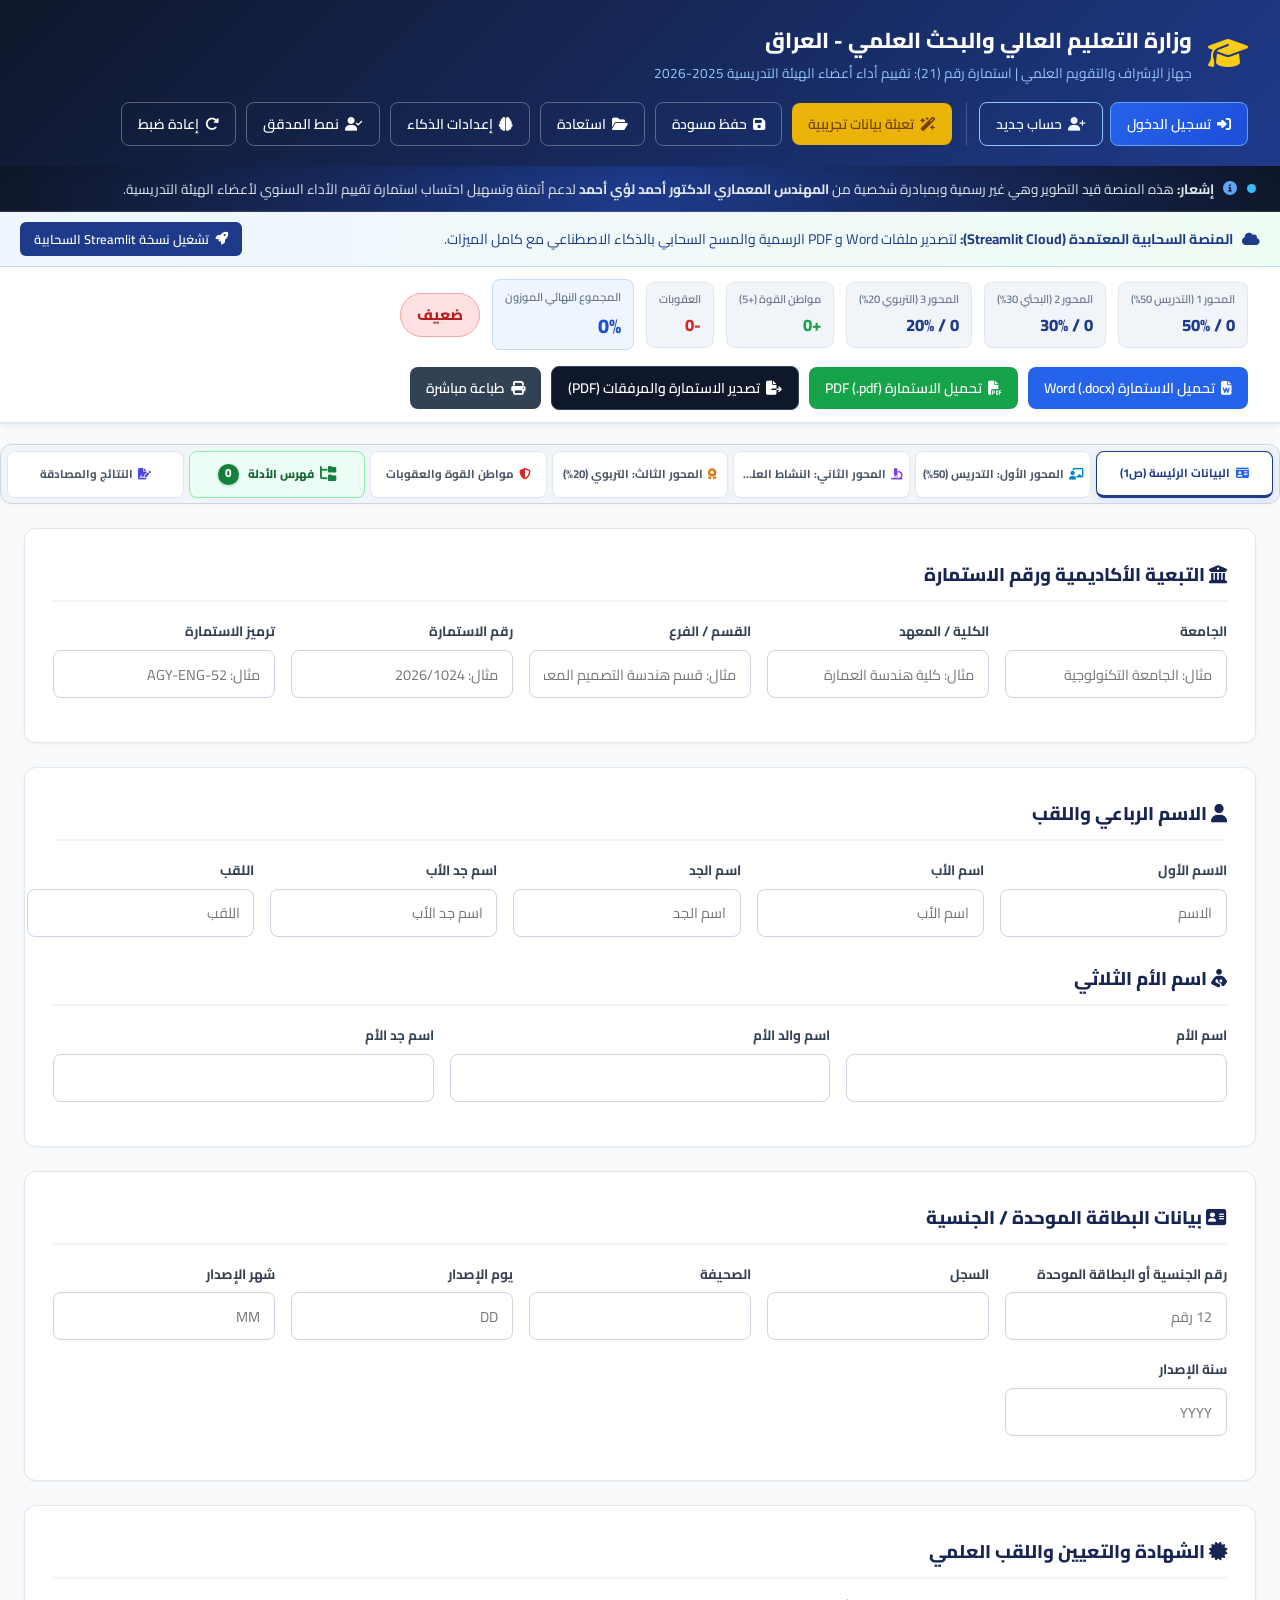
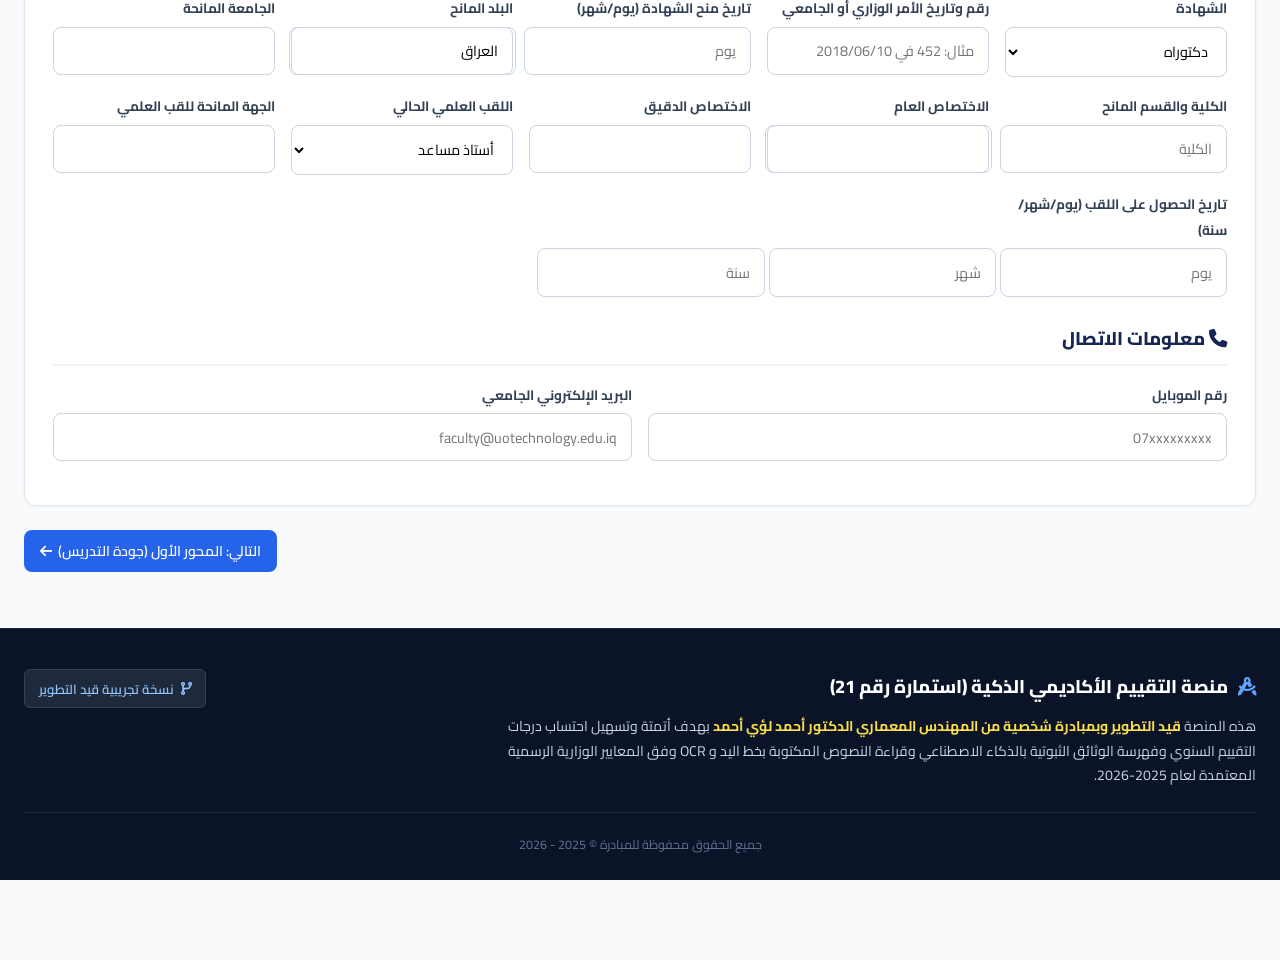
==== commit 651016fc: "feat(admin): add university column to admin dashboard users table" ====
--- a/static/index.html
+++ b/static/index.html
@@ -1803,12 +1803,18 @@
                         </label>
                         <input type="email" id="reg-email" class="form-control" placeholder="drahmedlouay@uotechnology.edu.iq" required autocomplete="email" style="width: 100%; border-radius: 8px;">
                     </div>
+                    <div class="form-group" style="margin-bottom: 0.75rem;">
+                        <label style="display: block; font-weight: 700; font-size: 0.84rem; margin-bottom: 0.35rem; color: #1e293b;">
+                            الجامعة
+                        </label>
+                        <input type="text" id="reg-university" class="form-control" placeholder="الجامعة التكنولوجية" value="الجامعة التكنولوجية" style="width: 100%; border-radius: 8px;">
+                    </div>
                     <div class="form-grid" style="grid-template-columns: 1fr 1fr; gap: 0.5rem; margin-bottom: 0.75rem;">
                         <div class="form-group" style="margin-bottom: 0;">
                             <label style="display: block; font-weight: 700; font-size: 0.82rem; margin-bottom: 0.35rem; color: #1e293b;">
-                                الكلية / الجامعة
+                                الكلية / المعهد
                             </label>
-                            <input type="text" id="reg-college" class="form-control" placeholder="الجامعة التكنولوجية" style="width: 100%; border-radius: 8px;">
+                            <input type="text" id="reg-college" class="form-control" placeholder="كلية الهندسة" style="width: 100%; border-radius: 8px;">
                         </div>
                         <div class="form-group" style="margin-bottom: 0;">
                             <label style="display: block; font-weight: 700; font-size: 0.82rem; margin-bottom: 0.35rem; color: #1e293b;">
@@ -1930,7 +1936,7 @@
                             سجل المستخدمين المسجلين في المنصة (<span id="admin-users-table-count" style="font-weight: 800; color: #2563eb;">0</span>)
                         </h4>
                         <div style="position: relative; min-width: 240px;">
-                            <input type="text" id="admin-user-search-input" class="form-control" placeholder="بحث بالاسم أو الايميل أو القسم..." style="font-size: 0.82rem; padding: 6px 26px 6px 10px; width: 100%; border-radius: 6px;">
+                            <input type="text" id="admin-user-search-input" class="form-control" placeholder="بحث بالاسم أو الايميل أو الجامعة أو القسم..." style="font-size: 0.82rem; padding: 6px 26px 6px 10px; width: 100%; border-radius: 6px;">
                             <i class="fa-solid fa-magnifying-glass" style="position: absolute; right: 8px; top: 50%; transform: translateY(-50%); color: #94a3b8; font-size: 0.8rem;"></i>
                         </div>
                     </div>
@@ -1942,6 +1948,7 @@
                                     <th style="padding: 8px 10px;">الاسم الأكاديمي</th>
                                     <th style="padding: 8px 10px;">اسم المستخدم</th>
                                     <th style="padding: 8px 10px;">البريد الإلكتروني</th>
+                                    <th style="padding: 8px 10px;">الجامعة</th>
                                     <th style="padding: 8px 10px;">القسم / الكلية</th>
                                     <th style="padding: 8px 10px;">الدور</th>
                                     <th style="padding: 8px 10px;">تاريخ التسجيل</th>
@@ -1950,7 +1957,7 @@
                             </thead>
                             <tbody id="admin-users-tbody">
                                 <tr>
-                                    <td colspan="8" style="text-align: center; color: #64748b; padding: 1.25rem;">جارٍ تحميل المستخدمين...</td>
+                                    <td colspan="9" style="text-align: center; color: #64748b; padding: 1.25rem;">جارٍ تحميل المستخدمين...</td>
                                 </tr>
                             </tbody>
                         </table>
@@ -2028,7 +2035,7 @@
         })();
     </script>
     <script src="https://cdnjs.cloudflare.com/ajax/libs/pdf.js/3.11.174/pdf.min.js"></script>
-    <script src="data/evidence_catalog.js?v=20261006_v27"></script>
-    <script src="js/app.js?v=20261006_v27"></script>
+    <script src="data/evidence_catalog.js?v=20261006_v28"></script>
+    <script src="js/app.js?v=20261006_v28"></script>
 </body>
 </html>
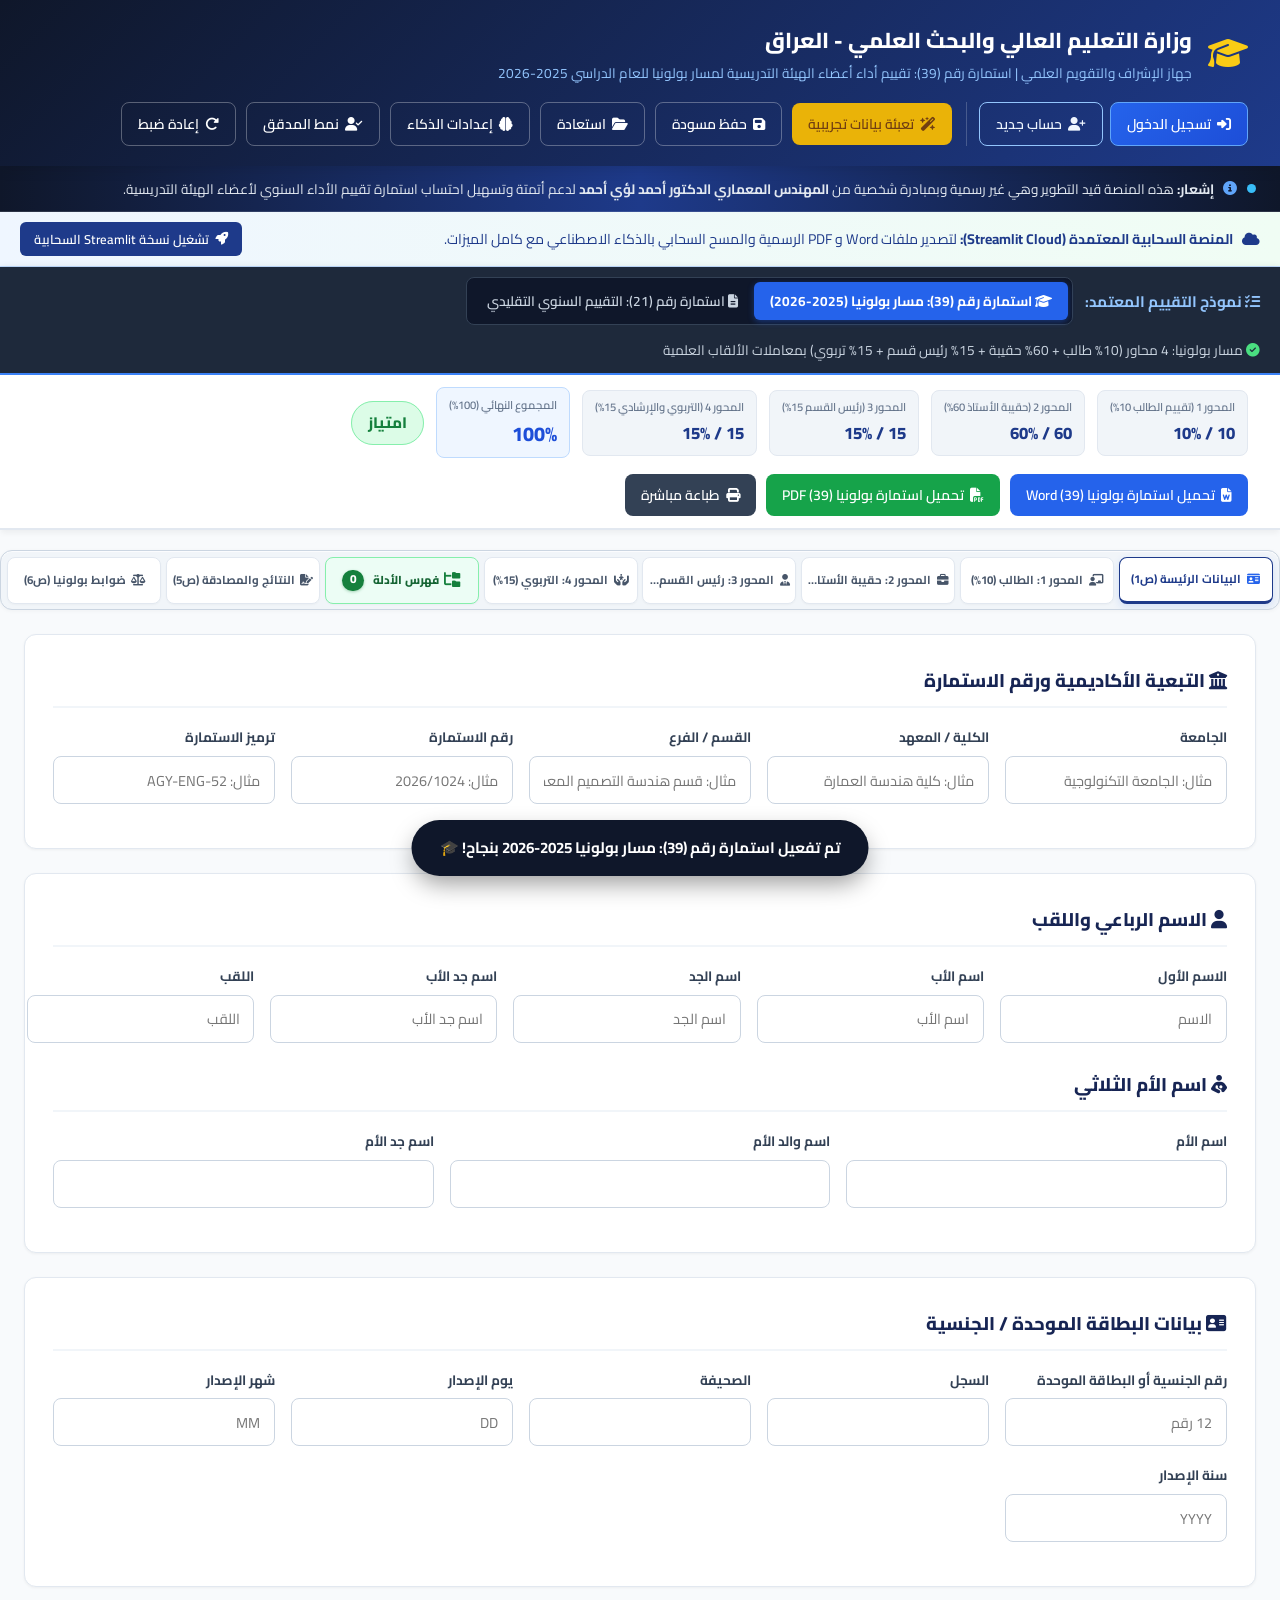
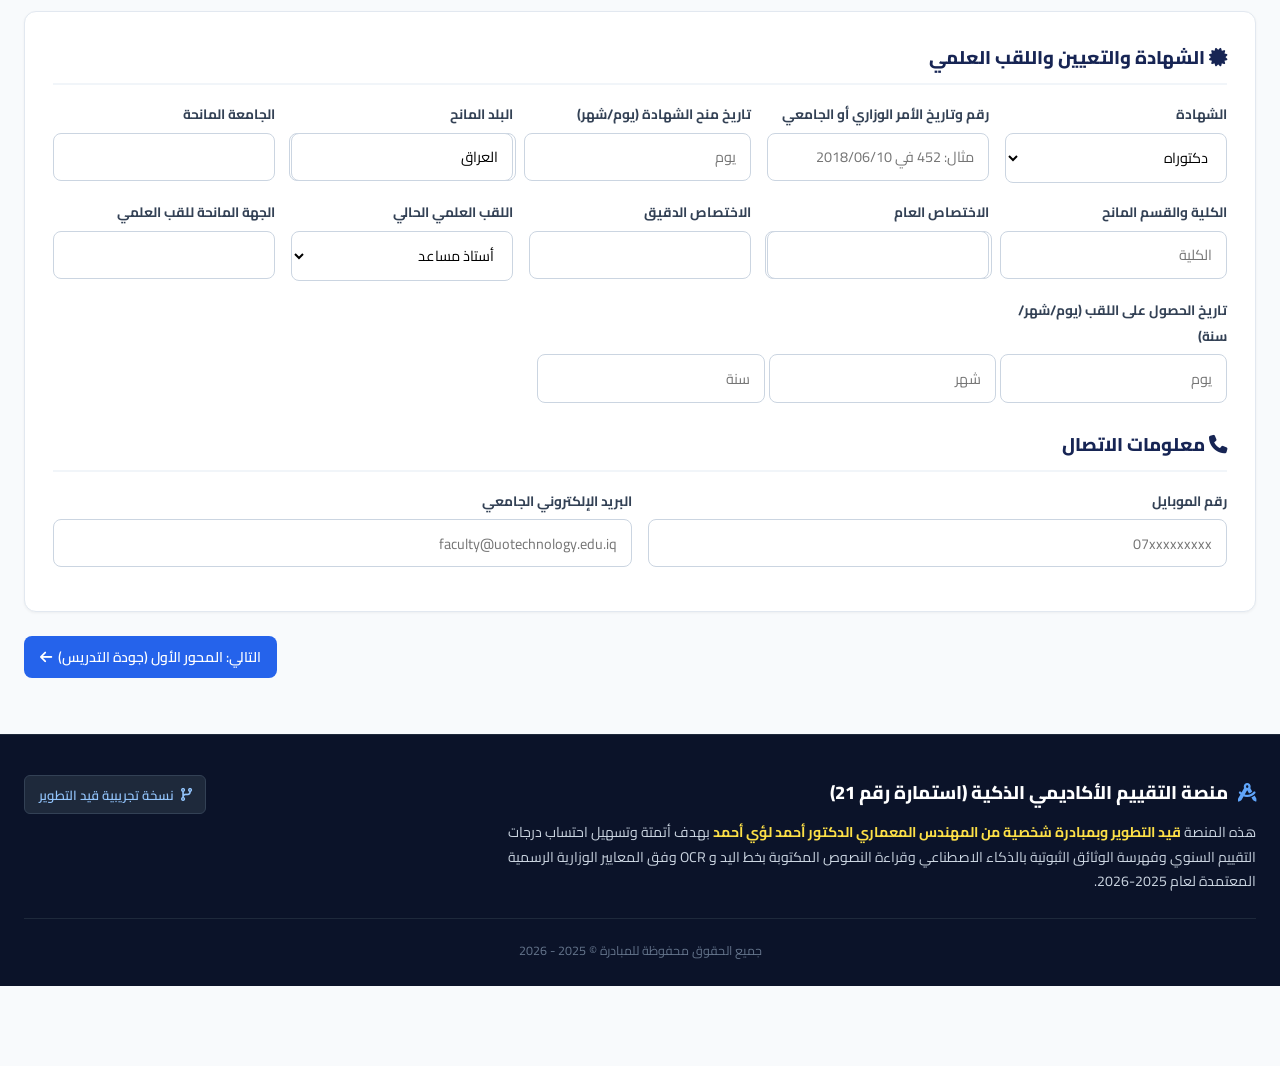
==== commit 61853c99: "feat: add Form (39) Bologna Process evaluation platform with OCR, Word & PDF exports - Add Bologna P" ====
--- a/static/index.html
+++ b/static/index.html
@@ -18,7 +18,7 @@
                 <i class="fa-solid fa-graduation-cap fa-2x text-yellow-400" style="color: #facc15;"></i>
                 <div>
                     <h1>وزارة التعليم العالي والبحث العلمي - العراق</h1>
-                    <p>جهاز الإشراف والتقويم العلمي | استمارة رقم (21): تقييم أداء أعضاء الهيئة التدريسية 2025-2026</p>
+                    <p id="platform-subtitle-text">جهاز الإشراف والتقويم العلمي | استمارة رقم (39): تقييم أداء أعضاء الهيئة التدريسية لمسار بولونيا للعام الدراسي 2025-2026</p>
                 </div>
             </div>
 
@@ -100,9 +100,71 @@
         </div>
     </div>
 
+    <!-- شريط التبديل بين الاستمارات (استمارة رقم 39 مسار بولونيا / استمارة رقم 21 التقليدية) -->
+    <div class="evaluation-form-switcher" style="background: #1e293b; color: white; padding: 10px 20px; border-bottom: 2px solid #3b82f6;">
+        <div style="max-width: 1400px; margin: 0 auto; display: flex; align-items: center; justify-content: space-between; flex-wrap: wrap; gap: 12px;">
+            <div style="display: flex; align-items: center; gap: 12px;">
+                <span style="font-weight: 700; font-size: 0.95rem; color: #93c5fd;"><i class="fa-solid fa-list-check"></i> نموذج التقييم المعتمد:</span>
+                <div class="form-mode-toggle" style="display: inline-flex; background: #0f172a; padding: 4px; border-radius: 8px; border: 1px solid #334155;">
+                    <button type="button" id="btn-mode-form39" class="btn-mode active" onclick="switchEvaluationFormMode('form39')" style="background: #2563eb; color: white; border: none; padding: 6px 16px; border-radius: 6px; font-weight: 700; cursor: pointer; transition: all 0.2s;">
+                        <i class="fa-solid fa-graduation-cap"></i> استمارة رقم (39): مسار بولونيا (2025-2026)
+                    </button>
+                    <button type="button" id="btn-mode-form21" class="btn-mode" onclick="switchEvaluationFormMode('form21')" style="background: transparent; color: #94a3b8; border: none; padding: 6px 16px; border-radius: 6px; font-weight: 600; cursor: pointer; transition: all 0.2s;">
+                        <i class="fa-solid fa-file-lines"></i> استمارة رقم (21): التقييم السنوي التقليدي
+                    </button>
+                </div>
+            </div>
+            <div style="font-size: 0.85rem; color: #cbd5e1;">
+                <span id="active-form-description"><i class="fa-solid fa-circle-check" style="color: #4ade80;"></i> مسار بولونيا: 4 محاور (10% طالب + 60% حقيبة + 15% رئيس قسم + 15% تربوي) بمعاملات الألقاب العلمية</span>
+            </div>
+        </div>
+    </div>
+
     <!-- شريط الدرجات التراكمي العائم (Sticky Live Scoreboard) -->
     <div class="sticky-scoreboard">
-        <div class="scoreboard-container">
+        <!-- شريط درجات استمارة رقم (39) مسار بولونيا -->
+        <div class="scoreboard-container" id="scoreboard-form39" style="display: flex;">
+            <div class="score-pills">
+                <div class="score-pill">
+                    <span class="label">المحور 1 (تقييم الطالب 10%)</span>
+                    <span class="val" id="score-f39-axis1">0.0 / 10%</span>
+                </div>
+                <div class="score-pill">
+                    <span class="label">المحور 2 (حقيبة الأستاذ 60%)</span>
+                    <span class="val" id="score-f39-axis2">0.0 / 60%</span>
+                </div>
+                <div class="score-pill">
+                    <span class="label">المحور 3 (رئيس القسم 15%)</span>
+                    <span class="val" id="score-f39-axis3">0.0 / 15%</span>
+                </div>
+                <div class="score-pill">
+                    <span class="label">المحور 4 (التربوي والإرشادي 15%)</span>
+                    <span class="val" id="score-f39-axis4">0.0 / 15%</span>
+                </div>
+                <div class="score-pill total">
+                    <span class="label">المجموع النهائي (100%)</span>
+                    <span class="val" id="score-f39-final">0.0 %</span>
+                </div>
+                <div>
+                    <span class="rating-badge rating-ضعيف" id="badge-f39-rating">ضعيف</span>
+                </div>
+            </div>
+
+            <div class="quick-actions">
+                <button type="button" class="btn btn-primary" id="btn-export-f39-docx" onclick="exportDocx()" title="تصدير استمارة رقم (39) مسار بولونيا بصيغة Microsoft Word (.docx)">
+                    <i class="fa-solid fa-file-word"></i> تحميل استمارة بولونيا (39) Word
+                </button>
+                <button type="button" class="btn btn-success" id="btn-export-f39-pdf" onclick="exportPdf()" title="تصدير استمارة رقم (39) مسار بولونيا بصيغة PDF (.pdf)">
+                    <i class="fa-solid fa-file-pdf"></i> تحميل استمارة بولونيا (39) PDF
+                </button>
+                <button type="button" class="btn btn-secondary" onclick="window.print()" title="إرسال الاستمارة مباشرة إلى الطابعة الورقية أو المعاينة">
+                    <i class="fa-solid fa-print"></i> طباعة مباشرة
+                </button>
+            </div>
+        </div>
+
+        <!-- شريط درجات استمارة رقم (21) التقليدية -->
+        <div class="scoreboard-container" id="scoreboard-form21" style="display: none;">
             <div class="score-pills">
                 <div class="score-pill">
                     <span class="label">المحور 1 (التدريس 50%)</span>
@@ -156,7 +218,36 @@
     </div>
 
     <!-- التبويبات الرئيسية (مسطرة موحدة في سطر واحد لكافة المحاور) -->
-    <nav class="tabs-nav" aria-label="أقسام الاستمارة والمحاور">
+        <!-- شريط تبويبات استمارة 39 مسار بولونيا -->
+    <nav class="tabs-nav" id="tabs-nav-form39" aria-label="أقسام استمارة مسار بولونيا رقم 39" style="display: flex;">
+        <button class="tab-btn active" data-tab="tab-personal" title="البيانات الرئيسة (الصفحة 1)">
+            <i class="fa-solid fa-id-card"></i> <span>البيانات الرئيسة (ص1)</span>
+        </button>
+        <button class="tab-btn" data-tab="tab-f39-axis1" title="المحور الأول: تقييم الطالب (الوزن 10%)">
+            <i class="fa-solid fa-chalkboard-user"></i> <span>المحور 1: الطالب (10%)</span>
+        </button>
+        <button class="tab-btn" data-tab="tab-f39-axis2" title="المحور الثاني: حقيبة الأستاذ (الوزن 60%)">
+            <i class="fa-solid fa-briefcase"></i> <span>المحور 2: حقيبة الأستاذ (60%)</span>
+        </button>
+        <button class="tab-btn" data-tab="tab-f39-axis3" title="المحور الثالث: رئيس القسم (الوزن 15%)">
+            <i class="fa-solid fa-user-tie"></i> <span>المحور 3: رئيس القسم (15%)</span>
+        </button>
+        <button class="tab-btn" data-tab="tab-f39-axis4" title="المحور الرابع: التربوي والإرشادي (الوزن 15%)">
+            <i class="fa-solid fa-hands-holding-child"></i> <span>المحور 4: التربوي (15%)</span>
+        </button>
+        <button class="tab-btn tab-btn-evidence" data-tab="tab-ocr" title="فهرس الأدلة والمرفقات المستخرجة">
+            <i class="fa-solid fa-folder-tree"></i> <span>فهرس الأدلة</span> <span class="tab-evidence-badge" id="attachments-count-f39">0</span>
+        </button>
+        <button class="tab-btn" data-tab="tab-f39-summary" title="النتائج والمصادقة والدرجة النهائية (الصفحة 5)">
+            <i class="fa-solid fa-file-signature"></i> <span>النتائج والمصادقة (ص5)</span>
+        </button>
+        <button class="tab-btn" data-tab="tab-f39-rules" title="ضوابط وتعليمات مسار بولونيا (الصفحة 6)">
+            <i class="fa-solid fa-scale-balanced"></i> <span>ضوابط بولونيا (ص6)</span>
+        </button>
+    </nav>
+
+    <!-- شريط تبويبات استمارة 21 التقليدية -->
+    <nav class="tabs-nav" id="tabs-nav-form21" aria-label="أقسام الاستمارة التقليدية رقم 21" style="display: none;">
         <button class="tab-btn active" data-tab="tab-personal" title="البيانات الرئيسة (الصفحة 1)">
             <i class="fa-solid fa-id-card"></i> <span>البيانات الرئيسة (ص1)</span>
         </button>
@@ -380,7 +471,7 @@
             </div>
 
             <div style="display: flex; justify-content: flex-end;">
-                <button type="button" class="btn btn-primary" onclick="switchTab('tab-axis1')">
+                <button type="button" class="btn btn-primary" onclick="goToNextAxisFromPersonal()">
                     التالي: المحور الأول (جودة التدريس) <i class="fa-solid fa-arrow-left"></i>
                 </button>
             </div>
@@ -606,7 +697,7 @@
             </div>
 
             <div style="display: flex; justify-content: space-between;">
-                <button type="button" class="btn btn-secondary" onclick="switchTab('tab-axis1')">
+                <button type="button" class="btn btn-secondary" onclick="goToNextAxisFromPersonal()">
                     <i class="fa-solid fa-arrow-right"></i> السابق: المحور الأول
                 </button>
                 <button type="button" class="btn btn-primary" onclick="switchTab('tab-axis3')">
@@ -1195,6 +1286,721 @@
             </div>
         </div>
 
+
+        <!-- ============================================================== -->
+        <!-- تبويبات استمارة رقم (39): مسار بولونيا للعام الدراسي 2025-2026 -->
+        <!-- ============================================================== -->
+
+        <!-- تبويب استمارة 39: المحور الأول (تقييم الطالب - 10%) -->
+        <div class="tab-pane" id="tab-f39-axis1">
+            <div class="form-card">
+                <div class="form-card-title">
+                    <span><i class="fa-solid fa-chalkboard-user"></i> المحور الأول: تقييم الطالب للمادة الدراسية وطريقة التدريس (الوزن 10% - الدرجة القصوى 10 درجات)</span>
+                    <span class="badge" style="background:#2563eb; color:white; padding:4px 12px; border-radius:9999px; font-weight:700;">المجموع: <span id="f39-ax1-total-badge">10.0</span> / 10</span>
+                </div>
+                <p style="color:#64748b; font-size:0.9rem; margin-bottom:1rem;">
+                    يتم احتساب هذا المحور وفق تقييم الطلبة الإلكتروني المنفذ قبل الامتحانات النهائية للفصل الدراسي (في الأسبوع العاشر).
+                </p>
+
+                <!-- الفقرة 1 -->
+                <div style="background:#f8fafc; border:1px solid #e2e8f0; border-radius:10px; padding:1.2rem; margin-bottom:1.5rem;">
+                    <div style="display:flex; justify-content:space-between; align-items:center; margin-bottom:0.75rem; border-bottom:2px solid #cbd5e1; padding-bottom:0.5rem;">
+                        <h4 style="color:#1e3a8a; margin:0; font-size:1rem;"><i class="fa-solid fa-1"></i> التدريس وفق مسار بولونيا (الدرجة القصوى 4 درجات - درجة واحدة لكل فقرة)</h4>
+                        <span style="font-weight:700; color:#1e40af;"><span id="f39-ax1-p1-score">4</span> / 4 درجات</span>
+                    </div>
+                    
+                    <div class="bologna-check-list" style="display:flex; flex-direction:column; gap:0.75rem;">
+                        <div class="bologna-check-item" style="display:flex; justify-content:space-between; align-items:center; background:white; padding:10px 14px; border-radius:8px; border:1px solid #e2e8f0;">
+                            <label style="display:flex; align-items:center; gap:10px; cursor:pointer; flex:1;">
+                                <input type="checkbox" id="f39-bologna-p1" class="form-check-input" checked onchange="updateForm39Axis1()">
+                                <span><strong>1. يقوم المحاضر بتقديم موجز عن عملية التدريس والتقييم وفق مسار بولونيا للطلبة في أول محاضرة.</strong></span>
+                            </label>
+                            <div style="display:flex; align-items:center; gap:8px;">
+                                <span class="badge" style="background:#dcfce7; color:#166534; font-weight:700;">1.0 درجة</span>
+                                <button type="button" class="btn btn-sm btn-outline" onclick="triggerParagraphScan('axis1_bologna', '1', 'موجز مسار بولونيا')" title="رفع وثيقة إثبات">
+                                    <i class="fa-solid fa-paperclip"></i> مرفق
+                                </button>
+                            </div>
+                        </div>
+
+                        <div class="bologna-check-item" style="display:flex; justify-content:space-between; align-items:center; background:white; padding:10px 14px; border-radius:8px; border:1px solid #e2e8f0;">
+                            <label style="display:flex; align-items:center; gap:10px; cursor:pointer; flex:1;">
+                                <input type="checkbox" id="f39-bologna-p2" class="form-check-input" checked onchange="updateForm39Axis1()">
+                                <span><strong>2. يقوم المحاضر بتقديم وشرح دليل وصف المادة الدراسية في الأسبوع الأول للفصل الدراسي.</strong></span>
+                            </label>
+                            <div style="display:flex; align-items:center; gap:8px;">
+                                <span class="badge" style="background:#dcfce7; color:#166534; font-weight:700;">1.0 درجة</span>
+                                <button type="button" class="btn btn-sm btn-outline" onclick="triggerParagraphScan('axis1_bologna', '2', 'دليل وصف المادة الدراسية')" title="رفع دليل وصف المادة Course Guide">
+                                    <i class="fa-solid fa-paperclip"></i> مرفق
+                                </button>
+                            </div>
+                        </div>
+
+                        <div class="bologna-check-item" style="display:flex; justify-content:space-between; align-items:center; background:white; padding:10px 14px; border-radius:8px; border:1px solid #e2e8f0;">
+                            <label style="display:flex; align-items:center; gap:10px; cursor:pointer; flex:1;">
+                                <input type="checkbox" id="f39-bologna-p3" class="form-check-input" checked onchange="updateForm39Axis1()">
+                                <span><strong>3. يلتزم المحاضر بطريقة التقييم التكويني من حيث عدد الامتحانات القصيرة والواجبات المنزلية والفعاليات العلمية ومواعيدها والمذكورة في دليل وصف المادة الدراسية.</strong></span>
+                            </label>
+                            <div style="display:flex; align-items:center; gap:8px;">
+                                <span class="badge" style="background:#dcfce7; color:#166534; font-weight:700;">1.0 درجة</span>
+                                <button type="button" class="btn btn-sm btn-outline" onclick="triggerParagraphScan('axis1_bologna', '3', 'جدول التقييم التكويني')" title="رفع كشف التقييم التكويني Formative Assessments">
+                                    <i class="fa-solid fa-paperclip"></i> مرفق
+                                </button>
+                            </div>
+                        </div>
+
+                        <div class="bologna-check-item" style="display:flex; justify-content:space-between; align-items:center; background:white; padding:10px 14px; border-radius:8px; border:1px solid #e2e8f0;">
+                            <label style="display:flex; align-items:center; gap:10px; cursor:pointer; flex:1;">
+                                <input type="checkbox" id="f39-bologna-p4" class="form-check-input" checked onchange="updateForm39Axis1()">
+                                <span><strong>4. يقوم المحاضر بتوضيح علاقة مفردات المنهاج الأسبوعي بمخرجات التعلم.</strong></span>
+                            </label>
+                            <div style="display:flex; align-items:center; gap:8px;">
+                                <span class="badge" style="background:#dcfce7; color:#166534; font-weight:700;">1.0 درجة</span>
+                                <button type="button" class="btn btn-sm btn-outline" onclick="triggerParagraphScan('axis1_bologna', '4', 'مصفوفة مخرجات التعلم CLOs')" title="رفع مصفوفة مخرجات التعلم">
+                                    <i class="fa-solid fa-paperclip"></i> مرفق
+                                </button>
+                            </div>
+                        </div>
+                    </div>
+                </div>
+
+                <!-- الفقرة 2 -->
+                <div style="background:#f8fafc; border:1px solid #e2e8f0; border-radius:10px; padding:1.2rem;">
+                    <div style="display:flex; justify-content:space-between; align-items:center; margin-bottom:0.75rem; border-bottom:2px solid #cbd5e1; padding-bottom:0.5rem;">
+                        <h4 style="color:#1e3a8a; margin:0; font-size:1rem;"><i class="fa-solid fa-2"></i> كفاءة الأستاذ وطريقة التدريس (الدرجة القصوى 6 درجات - درجة واحدة لكل فقرة)</h4>
+                        <span style="font-weight:700; color:#1e40af;"><span id="f39-ax1-p2-score">6</span> / 6 درجات</span>
+                    </div>
+
+                    <div class="bologna-check-list" style="display:flex; flex-direction:column; gap:0.75rem;">
+                        <div class="bologna-check-item" style="display:flex; justify-content:space-between; align-items:center; background:white; padding:10px 14px; border-radius:8px; border:1px solid #e2e8f0;">
+                            <label style="display:flex; align-items:center; gap:10px; cursor:pointer; flex:1;">
+                                <input type="checkbox" id="f39-teach-p1" class="form-check-input" checked onchange="updateForm39Axis1()">
+                                <span>1. طريقة التدريس والمحاضرة مثيرة للاهتمام وتحفز الطالب ليفهم المادة العلمية.</span>
+                            </label>
+                            <span class="badge" style="background:#dcfce7; color:#166534; font-weight:700;">1.0 درجة</span>
+                        </div>
+                        <div class="bologna-check-item" style="display:flex; justify-content:space-between; align-items:center; background:white; padding:10px 14px; border-radius:8px; border:1px solid #e2e8f0;">
+                            <label style="display:flex; align-items:center; gap:10px; cursor:pointer; flex:1;">
+                                <input type="checkbox" id="f39-teach-p2" class="form-check-input" checked onchange="updateForm39Axis1()">
+                                <span>2. يتم تزويد الطالب بقائمة من المراجع المختلفة بالإضافة للمراجع الرئيسية.</span>
+                            </label>
+                            <span class="badge" style="background:#dcfce7; color:#166534; font-weight:700;">1.0 درجة</span>
+                        </div>
+                        <div class="bologna-check-item" style="display:flex; justify-content:space-between; align-items:center; background:white; padding:10px 14px; border-radius:8px; border:1px solid #e2e8f0;">
+                            <label style="display:flex; align-items:center; gap:10px; cursor:pointer; flex:1;">
+                                <input type="checkbox" id="f39-teach-p3" class="form-check-input" checked onchange="updateForm39Axis1()">
+                                <span>3. يعطي المحاضر الوقت الكافي للأسئلة والأجوبة خلال المحاضرة.</span>
+                            </label>
+                            <span class="badge" style="background:#dcfce7; color:#166534; font-weight:700;">1.0 درجة</span>
+                        </div>
+                        <div class="bologna-check-item" style="display:flex; justify-content:space-between; align-items:center; background:white; padding:10px 14px; border-radius:8px; border:1px solid #e2e8f0;">
+                            <label style="display:flex; align-items:center; gap:10px; cursor:pointer; flex:1;">
+                                <input type="checkbox" id="f39-teach-p4" class="form-check-input" checked onchange="updateForm39Axis1()">
+                                <span>4. يستخدم المحاضر التقنيات اللازمة وأدوات الصوت والفيديو لشرح محاضراته.</span>
+                            </label>
+                            <span class="badge" style="background:#dcfce7; color:#166534; font-weight:700;">1.0 درجة</span>
+                        </div>
+                        <div class="bologna-check-item" style="display:flex; justify-content:space-between; align-items:center; background:white; padding:10px 14px; border-radius:8px; border:1px solid #e2e8f0;">
+                            <label style="display:flex; align-items:center; gap:10px; cursor:pointer; flex:1;">
+                                <input type="checkbox" id="f39-teach-p5" class="form-check-input" checked onchange="updateForm39Axis1()">
+                                <span>5. خلال المحاضرة يعامل المحاضر الطلاب باحترام.</span>
+                            </label>
+                            <span class="badge" style="background:#dcfce7; color:#166534; font-weight:700;">1.0 درجة</span>
+                        </div>
+                        <div class="bologna-check-item" style="display:flex; justify-content:space-between; align-items:center; background:white; padding:10px 14px; border-radius:8px; border:1px solid #e2e8f0;">
+                            <label style="display:flex; align-items:center; gap:10px; cursor:pointer; flex:1;">
+                                <input type="checkbox" id="f39-teach-p6" class="form-check-input" checked onchange="updateForm39Axis1()">
+                                <span>6. تعكس أسئلة الامتحان محتويات المادة العلمية المرتبطة بمخرجات التعلم.</span>
+                            </label>
+                            <span class="badge" style="background:#dcfce7; color:#166534; font-weight:700;">1.0 درجة</span>
+                        </div>
+                    </div>
+                    
+                    <div style="margin-top:1rem; display:flex; justify-content:flex-end;">
+                        <button type="button" class="btn btn-outline" onclick="triggerParagraphScan('axis1_bologna', 'efficiency', 'استبانة تقييم كفاءة التدريس')">
+                            <i class="fa-solid fa-cloud-arrow-up"></i> رفع استبانة تقييم الطلبة الإلكترونية
+                        </button>
+                    </div>
+                </div>
+
+                <div style="display: flex; justify-content: space-between; margin-top: 1.5rem;">
+                    <button type="button" class="btn btn-secondary" onclick="switchTab('tab-personal')"><i class="fa-solid fa-arrow-right"></i> السابق: البيانات الرئيسة</button>
+                    <button type="button" class="btn btn-primary" onclick="switchTab('tab-f39-axis2')">التالي: المحور الثاني (حقيبة الأستاذ 60%) <i class="fa-solid fa-arrow-left"></i></button>
+                </div>
+            </div>
+        </div>
+
+        <!-- تبويب استمارة 39: المحور الثاني (حقيبة الأستاذ - 60%) -->
+        <div class="tab-pane" id="tab-f39-axis2">
+            <!-- الفقرة 1: واجبات ومسؤوليات أعضاء هيئة التدريس -->
+            <div class="form-card">
+                <div class="form-card-title">
+                    <span><i class="fa-solid fa-briefcase"></i> المحور الثاني / الفقرة 1: واجبات ومسؤوليات أعضاء هيئة التدريس (الدرجة القصوى 8 درجات)</span>
+                    <span class="badge" style="background:#2563eb; color:white; padding:4px 12px; border-radius:9999px; font-weight:700;"><span id="f39-p1-resp-score">8.0</span> / 8</span>
+                </div>
+
+                <!-- أ) الحمل التدريسي -->
+                <div style="background:#f8fafc; border:1px solid #e2e8f0; border-radius:10px; padding:1.2rem; margin-bottom:1.2rem;">
+                    <h4 style="color:#1e3a8a; margin:0 0 0.75rem 0; font-size:0.95rem;">أ) الحمل التدريسي (نصاب عضو هيئة التدريس) (4 درجات)</h4>
+                    <div class="form-grid" style="grid-template-columns: 2fr 1fr;">
+                        <div class="form-group">
+                            <label>حالة النصاب التدريسي:</label>
+                            <select class="form-control" id="f39-teaching-load-status" onchange="updateForm39Axis2()">
+                                <option value="full" selected>درجة كاملة في حال اكتمال النصاب (4 درجات)</option>
+                                <option value="partial_department_assigned">مستوفٍ للنصاب وفق الملاحظة الوزارية (التدريسي راغب والقسم غير قادر وتم تكليفه بمهام بديلة) (4 درجات)</option>
+                                <option value="partial">عدم اكتمال النصاب (درجتان فقط)</option>
+                            </select>
+                        </div>
+                        <div class="form-group" style="display:flex; align-items:flex-end;">
+                            <button type="button" class="btn btn-outline" style="width:100%;" onclick="triggerParagraphScan('axis2_portfolio', 'load', 'جدول النصاب التدريسي')">
+                                <i class="fa-solid fa-cloud-arrow-up"></i> رفع أمر النصاب / جدول الساعات
+                            </button>
+                        </div>
+                    </div>
+                </div>
+
+                <!-- ب) اللجان العلمية -->
+                <div style="background:#f8fafc; border:1px solid #e2e8f0; border-radius:10px; padding:1.2rem;">
+                    <div style="display:flex; justify-content:space-between; align-items:center; margin-bottom:0.75rem;">
+                        <div>
+                            <h4 style="color:#1e3a8a; margin:0; font-size:0.95rem;">ب) عضوية اللجان العلمية في القسم والكلية والجامعة والوزارة (4 درجات)</h4>
+                            <p style="color:#64748b; font-size:0.8rem; margin:2px 0 0 0;">(4 درجات لكل لجنة دائمية، درجتان لكل لجنة مؤقتة - السقف 4 درجات)</p>
+                        </div>
+                        <button type="button" class="btn btn-sm btn-primary" onclick="addForm39Committee()"><i class="fa-solid fa-plus"></i> إضافة لجنة</button>
+                    </div>
+                    
+                    <div style="overflow-x:auto;">
+                        <table class="table" style="width:100%; border-collapse:collapse; font-size:0.85rem;">
+                            <thead>
+                                <tr style="background:#e2e8f0; text-align:right;">
+                                    <th style="padding:6px 10px;">نوع اللجنة</th>
+                                    <th style="padding:6px 10px;">اسم اللجنة</th>
+                                    <th style="padding:6px 10px;">الجهة</th>
+                                    <th style="padding:6px 10px;">رقم وتاريخ الأمر</th>
+                                    <th style="padding:6px 10px;">الدرجة</th>
+                                    <th style="padding:6px 10px;">إجراءات</th>
+                                </tr>
+                            </thead>
+                            <tbody id="f39-committees-tbody">
+                                <!-- تملأ ديناميكياً -->
+                            </tbody>
+                        </table>
+                    </div>
+                </div>
+            </div>
+
+            <!-- الفقرة 2: كفاءة التدريسي في تحقيق مهارات ومعارف وقيم معينة -->
+            <div class="form-card">
+                <div class="form-card-title">
+                    <span><i class="fa-solid fa-award"></i> المحور الثاني / الفقرة 2: كتب الشكر والتقدير والجوائز الأكاديمية (الدرجة القصوى 5 درجات)</span>
+                    <span class="badge" style="background:#2563eb; color:white; padding:4px 12px; border-radius:9999px; font-weight:700;"><span id="f39-p2-appr-score">5.0</span> / 5</span>
+                </div>
+                <p style="color:#64748b; font-size:0.85rem; margin-bottom:0.75rem;">
+                    يتم تجميع الدرجات: درجتان لقسم، 3 لكلية، 4 لجامعة، 5 لوزارة، 5 لجائزة أكاديمية.
+                </p>
+                <div style="display:flex; justify-content:flex-end; margin-bottom:0.75rem;">
+                    <button type="button" class="btn btn-sm btn-primary" onclick="addForm39Appreciation()"><i class="fa-solid fa-plus"></i> إضافة كتاب شكر / جائزة</button>
+                </div>
+                <div style="overflow-x:auto;">
+                    <table class="table" style="width:100%; border-collapse:collapse; font-size:0.85rem;">
+                        <thead>
+                            <tr style="background:#e2e8f0; text-align:right;">
+                                <th style="padding:6px 10px;">الجهة المانحة</th>
+                                <th style="padding:6px 10px;">موضوع الشكر / الجائزة</th>
+                                <th style="padding:6px 10px;">رقم وتاريخ الكتاب</th>
+                                <th style="padding:6px 10px;">الدرجة</th>
+                                <th style="padding:6px 10px;">إجراءات</th>
+                            </tr>
+                        </thead>
+                        <tbody id="f39-appreciation-tbody">
+                            <!-- تملأ ديناميكياً -->
+                        </tbody>
+                    </table>
+                </div>
+            </div>
+
+            <!-- الفقرة 3: التدريب والتعليم المستمر (20 درجة) -->
+            <div class="form-card">
+                <div class="form-card-title">
+                    <span><i class="fa-solid fa-chalkboard-user"></i> المحور الثاني / الفقرة 3: التدريب والتعليم المستمر (الدرجة القصوى 20 درجة)</span>
+                    <span class="badge" style="background:#2563eb; color:white; padding:4px 12px; border-radius:9999px; font-weight:700;"><span id="f39-p3-train-score">20.0</span> / 20</span>
+                </div>
+
+                <!-- أ) عقد الدورات والورش (6 درجات) -->
+                <div style="background:#f8fafc; border:1px solid #e2e8f0; border-radius:10px; padding:1.2rem; margin-bottom:1.2rem;">
+                    <div style="display:flex; justify-content:space-between; align-items:center; margin-bottom:0.5rem;">
+                        <h4 style="color:#1e3a8a; margin:0; font-size:0.95rem;">أ) عقد الدورات التدريبية وورش العمل والندوات العلمية (القصوى 6 درجات)</h4>
+                        <button type="button" class="btn btn-sm btn-outline" onclick="addForm39HoldingEvent()"><i class="fa-solid fa-plus"></i> إضافة نشاط منعقد</button>
+                    </div>
+                    <p style="color:#64748b; font-size:0.8rem; margin-bottom:0.75rem;">(4 درجات لدورة تدريبية لا تقل عن 24 ساعة وأسبوع، درجتان لورشة عمل، درجتان لندوة أو سمينار)</p>
+                    <div style="overflow-x:auto;">
+                        <table class="table" style="width:100%; border-collapse:collapse; font-size:0.85rem;">
+                            <thead>
+                                <tr style="background:#e2e8f0; text-align:right;">
+                                    <th style="padding:6px 10px;">نوع النشاط</th>
+                                    <th style="padding:6px 10px;">عنوان النشاط / الدورة</th>
+                                    <th style="padding:6px 10px;">المدة / الساعات</th>
+                                    <th style="padding:6px 10px;">الدرجة</th>
+                                    <th style="padding:6px 10px;">إجراءات</th>
+                                </tr>
+                            </thead>
+                            <tbody id="f39-holding-tbody"></tbody>
+                        </table>
+                    </div>
+                </div>
+
+                <!-- ب) حضور الدورات والمؤتمرات (4 درجات) -->
+                <div style="background:#f8fafc; border:1px solid #e2e8f0; border-radius:10px; padding:1.2rem; margin-bottom:1.2rem;">
+                    <div style="display:flex; justify-content:space-between; align-items:center; margin-bottom:0.5rem;">
+                        <h4 style="color:#1e3a8a; margin:0; font-size:0.95rem;">ب) حضور الدورات التدريبية أو المؤتمرات العلمية (القصوى 4 درجات)</h4>
+                        <button type="button" class="btn btn-sm btn-outline" onclick="addForm39AttendingCourse()"><i class="fa-solid fa-plus"></i> إضافة حضور دورة/مؤتمر</button>
+                    </div>
+                    <p style="color:#64748b; font-size:0.8rem; margin-bottom:0.75rem;">(درجتان لحضور دورة، درجتان لمؤتمر بورقة علمية، درجة واحدة لمؤتمر بدون ورقة)</p>
+                    <div style="overflow-x:auto;">
+                        <table class="table" style="width:100%; border-collapse:collapse; font-size:0.85rem;">
+                            <thead>
+                                <tr style="background:#e2e8f0; text-align:right;">
+                                    <th style="padding:6px 10px;">نوع المشاركة</th>
+                                    <th style="padding:6px 10px;">اسم الدورة / المؤتمر</th>
+                                    <th style="padding:6px 10px;">الجهة المنظمة</th>
+                                    <th style="padding:6px 10px;">الدرجة</th>
+                                    <th style="padding:6px 10px;">إجراءات</th>
+                                </tr>
+                            </thead>
+                            <tbody id="f39-attending-tbody"></tbody>
+                        </table>
+                    </div>
+                </div>
+
+                <!-- ج) حضور الندوات والورش (10 درجات) -->
+                <div style="background:#f8fafc; border:1px solid #e2e8f0; border-radius:10px; padding:1.2rem;">
+                    <h4 style="color:#1e3a8a; margin:0 0 0.5rem 0; font-size:0.95rem;">ج) حضور الندوات العلمية – سمينار وورش العمل داخل الجامعة (القصوى 10 درجات)</h4>
+                    <p style="color:#64748b; font-size:0.8rem; margin-bottom:0.75rem;">(درجة واحدة لكل حضور سمينار أو ورشة عمل داخل الجامعة مع تقديم فيدباك تقييمي - حتى 10 درجات)</p>
+                    <div class="form-grid" style="grid-template-columns: 1fr 1fr;">
+                        <div class="form-group">
+                            <label>عدد السمينارات وورش العمل المحضورة:</label>
+                            <input type="number" class="form-control" id="f39-seminars-count" min="0" max="10" value="10" onchange="updateForm39Axis2()">
+                        </div>
+                        <div class="form-group" style="display:flex; align-items:flex-end;">
+                            <button type="button" class="btn btn-outline" style="width:100%;" onclick="triggerParagraphScan('axis2_portfolio', 'seminars', 'استمارة فيدباك سمينار')">
+                                <i class="fa-solid fa-cloud-arrow-up"></i> رفع شهادات / استمارات فيدباك السمينارات
+                            </button>
+                        </div>
+                    </div>
+                </div>
+            </div>
+
+            <!-- الفقرة 4: رؤية الجامعة في البحث والتطوير والكتب وبراءات الاختراع (20 درجة) -->
+            <div class="form-card">
+                <div class="form-card-title">
+                    <span><i class="fa-solid fa-book-journal-whills"></i> المحور الثاني / الفقرة 4: نشر الأبحاث والكتب وبراءات الاختراع (الدرجة القصوى 20 درجة)</span>
+                    <span class="badge" style="background:#2563eb; color:white; padding:4px 12px; border-radius:9999px; font-weight:700;"><span id="f39-p4-res-score">20.0</span> / 20</span>
+                </div>
+
+                <!-- بطاقة معامل اللقب العلمي المعتمد -->
+                <div style="background:linear-gradient(135deg, #eff6ff 0%, #dbeafe 100%); border:1px solid #93c5fd; border-radius:10px; padding:1rem 1.4rem; margin-bottom:1.2rem; display:flex; justify-content:space-between; align-items:center; flex-wrap:wrap; gap:10px;">
+                    <div>
+                        <div style="font-weight:800; color:#1e3a8a; font-size:0.95rem;">
+                            <i class="fa-solid fa-scale-balanced"></i> معامل ضرب درجة البحث العلمي بحسب اللقب العلمي (الفقرة 10 من الضوابط الرسمية):
+                        </div>
+                        <div style="font-size:0.85rem; color:#1e40af; margin-top:3px;">
+                            اللقب الحالي: <strong id="f39-rank-display-label">أستاذ مساعد</strong> | نسبة الضرب: <strong id="f39-rank-multiplier-label">140% (x1.4)</strong>
+                        </div>
+                    </div>
+                    <div style="text-align:left;">
+                        <span style="font-size:0.8rem; color:#475569;">المجموع الخام: <strong id="f39-res-raw-score">20.0</strong> / 20</span>
+                        <div style="font-size:1.15rem; font-weight:800; color:#1d4ed8;">
+                            بعد المعامل: <span id="f39-res-final-score">20.0</span> / 20
+                        </div>
+                    </div>
+                </div>
+
+                <div style="display:flex; justify-content:space-between; align-items:center; margin-bottom:0.75rem;">
+                    <span style="font-weight:700; color:#334155; font-size:0.9rem;">قائمة الأبحاث والكتب وبراءات الاختراع المضافة:</span>
+                    <button type="button" class="btn btn-sm btn-primary" onclick="addForm39Research()"><i class="fa-solid fa-plus"></i> إضافة بحث / كتاب / براءة</button>
+                </div>
+
+                <div style="overflow-x:auto;">
+                    <table class="table" style="width:100%; border-collapse:collapse; font-size:0.82rem;">
+                        <thead>
+                            <tr style="background:#e2e8f0; text-align:right;">
+                                <th style="padding:6px 10px;">فئة النشر المعتمدة</th>
+                                <th style="padding:6px 10px;">عنوان البحث / الكتاب / البراءة</th>
+                                <th style="padding:6px 10px;">المجلة / دار النشر</th>
+                                <th style="padding:6px 10px;">تسلسل الباحث</th>
+                                <th style="padding:6px 10px;">الدرجة المستحقة</th>
+                                <th style="padding:6px 10px;">إجراءات</th>
+                            </tr>
+                        </thead>
+                        <tbody id="f39-research-tbody"></tbody>
+                    </table>
+                </div>
+            </div>
+
+            <!-- الفقرة 5 و 6: النشاط الدولي ودعم إيرادات الجامعة -->
+            <div class="form-card">
+                <div class="form-card-title">
+                    <span><i class="fa-solid fa-earth-americas"></i> المحور الثاني / الفقرتان 5 و 6: النشاط الدولي (5 درجات) ودعم إيرادات الجامعة (درجتان)</span>
+                    <span class="badge" style="background:#2563eb; color:white; padding:4px 12px; border-radius:9999px; font-weight:700;"><span id="f39-p56-score">7.0</span> / 7</span>
+                </div>
+
+                <!-- النشاط الدولي -->
+                <div style="background:#f8fafc; border:1px solid #e2e8f0; border-radius:10px; padding:1.2rem; margin-bottom:1.2rem;">
+                    <h4 style="color:#1e3a8a; margin:0 0 0.75rem 0; font-size:0.95rem;">5. النشاط الدولي (الدرجة القصوى 5 درجات)</h4>
+                    <div class="form-grid" style="grid-template-columns: 1fr 1fr; margin-bottom:1rem;">
+                        <div class="form-group">
+                            <label>أ) عضوية المؤسسات العلمية الدولية (القصوى درجتان):</label>
+                            <select class="form-control" id="f39-intl-org-membership" onchange="updateForm39Axis2()">
+                                <option value="senior_fellow" selected>Senior or Fellow Member (درجتان)</option>
+                                <option value="member">Member (درجة واحدة)</option>
+                                <option value="none">لا توجد عضوية (0)</option>
+                            </select>
+                        </div>
+                        <div class="form-group">
+                            <label>ج) متحدث رئيسي Keynote speaker بالمؤتمرات (القصوى درجتان):</label>
+                            <select class="form-control" id="f39-keynote-type" onchange="updateForm39Axis2()">
+                                <option value="intl" selected>متحدث رئيسي Keynote في مؤتمر دولي (درجتان)</option>
+                                <option value="national">متحدث رئيسي في مؤتمر وطني (درجة واحدة)</option>
+                                <option value="none">غير مشارك كمتحدث رئيسي (0)</option>
+                            </select>
+                        </div>
+                    </div>
+
+                    <div style="display:flex; justify-content:space-between; align-items:center; margin-bottom:0.5rem;">
+                        <span style="font-weight:700; color:#334155; font-size:0.85rem;">ب) عضوية لجان تحرير المجلات المؤرشفة وتقييم بحوثها (القصوى 4 درجات):</span>
+                        <button type="button" class="btn btn-sm btn-outline" onclick="addForm39Editorial()"><i class="fa-solid fa-plus"></i> إضافة هيئة تحرير / تقييم بحث</button>
+                    </div>
+                    <div style="overflow-x:auto;">
+                        <table class="table" style="width:100%; border-collapse:collapse; font-size:0.82rem;">
+                            <thead>
+                                <tr style="background:#e2e8f0; text-align:right;">
+                                    <th style="padding:6px 10px;">نوع النشاط التحريري</th>
+                                    <th style="padding:6px 10px;">اسم المجلة</th>
+                                    <th style="padding:6px 10px;">الدرجة</th>
+                                    <th style="padding:6px 10px;">إجراءات</th>
+                                </tr>
+                            </thead>
+                            <tbody id="f39-editorial-tbody"></tbody>
+                        </table>
+                    </div>
+                </div>
+
+                <!-- دعم إيرادات الجامعة -->
+                <div style="background:#f8fafc; border:1px solid #e2e8f0; border-radius:10px; padding:1.2rem;">
+                    <h4 style="color:#1e3a8a; margin:0 0 0.5rem 0; font-size:0.95rem;">6. دعم إيرادات الجامعة (جلب الأموال Fund) (درجتان)</h4>
+                    <p style="color:#64748b; font-size:0.8rem; margin-bottom:0.75rem;">(درجة كاملة درجتان في حال الحصول على دعم مالي Fund للجامعة من خلال عمل أو مشروع)</p>
+                    <div class="form-grid" style="grid-template-columns: 1fr 2fr;">
+                        <div class="form-group">
+                            <label style="display:flex; align-items:center; gap:8px; cursor:pointer; margin-top:1.8rem;">
+                                <input type="checkbox" id="f39-fund-granted" class="form-check-input" checked onchange="updateForm39Axis2()">
+                                <strong>تم جلب تمويل / منحة بحثية (Fund)</strong>
+                            </label>
+                        </div>
+                        <div class="form-group">
+                            <label>تفاصيل المشروع والجهة المانحة والمبلغ:</label>
+                            <input type="text" class="form-control" id="f39-fund-details" value="مشروع التوأمة الرقمية للتراث المعماري - منحة تمويلية للجامعة التكنولوجية" onchange="updateForm39Axis2()">
+                        </div>
+                    </div>
+                </div>
+
+                <div style="display: flex; justify-content: space-between; margin-top: 1.5rem;">
+                    <button type="button" class="btn btn-secondary" onclick="switchTab('tab-f39-axis1')"><i class="fa-solid fa-arrow-right"></i> السابق: المحور الأول</button>
+                    <button type="button" class="btn btn-primary" onclick="switchTab('tab-f39-axis3')">التالي: المحور الثالث (رئيس القسم 15%) <i class="fa-solid fa-arrow-left"></i></button>
+                </div>
+            </div>
+        </div>
+
+        <!-- تبويب استمارة 39: المحور الثالث (تقييم رئيس القسم - 15%) -->
+        <div class="tab-pane" id="tab-f39-axis3">
+            <div class="form-card">
+                <div class="form-card-title">
+                    <span><i class="fa-solid fa-user-tie"></i> المحور الثالث: تقييم رئيس القسم للعملية التعليمية والأستاذ الجامعي (الوزن 15% - الدرجة القصوى 15 درجة)</span>
+                    <span class="badge" style="background:#2563eb; color:white; padding:4px 12px; border-radius:9999px; font-weight:700;"><span id="f39-ax3-score">15.0</span> / 15</span>
+                </div>
+                
+                <div style="background:#f8fafc; border:1px solid #e2e8f0; border-radius:10px; padding:1.2rem; margin-bottom:1.5rem;">
+                    <h4 style="color:#1e3a8a; margin:0 0 0.5rem 0; font-size:1rem;">1. الالتزام برسالة القسم ورؤيته (15 درجة أساسية)</h4>
+                    <p style="color:#64748b; font-size:0.88rem; line-height:1.6; margin-bottom:1rem;">
+                        يشمل التقييم رأي رئيس القسم بمدى جدية وتعاون التدريسي مع القسم والعمل على تحقيق أهدافه وخصوصاً فيما يخص تطبيق <strong>مسار بولونيا</strong>.
+                    </p>
+                    
+                    <div class="form-group" style="max-width:300px;">
+                        <label>درجة رئيس القسم الأساسية الممنوحة (من 15):</label>
+                        <input type="number" class="form-control" id="f39-hod-base-score" min="0" max="15" value="15" onchange="updateForm39Axis3()">
+                    </div>
+                </div>
+
+                <!-- العقوبات الإدارية الانضباطية -->
+                <div style="background:#fff1f2; border:1px solid #fecdd3; border-radius:10px; padding:1.2rem;">
+                    <div style="display:flex; justify-content:space-between; align-items:center; margin-bottom:0.75rem;">
+                        <div>
+                            <h4 style="color:#9f1239; margin:0; font-size:0.95rem;"><i class="fa-solid fa-triangle-exclamation"></i> العقوبات الإدارية الانضباطية (خصم من درجات هذا المحور)</h4>
+                            <p style="color:#be123c; font-size:0.8rem; margin:2px 0 0 0;">(لفت نظر: -3 | إنذار: -4 | قطع راتب: -5 | توبيخ: -6 | إنقاص راتب: -7 | تنزيل درجة: -8)</p>
+                        </div>
+                        <button type="button" class="btn btn-sm btn-outline" style="border-color:#f43f5e; color:#e11d48;" onclick="addForm39Penalty()"><i class="fa-solid fa-plus"></i> تسجيل عقوبة</button>
+                    </div>
+
+                    <div style="overflow-x:auto;">
+                        <table class="table" style="width:100%; border-collapse:collapse; font-size:0.85rem;">
+                            <thead>
+                                <tr style="background:#ffe4e6; text-align:right;">
+                                    <th style="padding:6px 10px;">نوع العقوبة</th>
+                                    <th style="padding:6px 10px;">مقدار الخصم</th>
+                                    <th style="padding:6px 10px;">العدد / المرات</th>
+                                    <th style="padding:6px 10px;">إجمالي الخصم</th>
+                                    <th style="padding:6px 10px;">إجراءات</th>
+                                </tr>
+                            </thead>
+                            <tbody id="f39-penalties-tbody">
+                                <tr><td colspan="5" style="text-align:center; color:#15803d; padding:10px;">سجل التدريسي ناصع وخالٍ من العقوبات الإدارية (لا يوجد خصم).</td></tr>
+                            </tbody>
+                        </table>
+                    </div>
+                </div>
+
+                <div style="display: flex; justify-content: space-between; margin-top: 1.5rem;">
+                    <button type="button" class="btn btn-secondary" onclick="switchTab('tab-f39-axis2')"><i class="fa-solid fa-arrow-right"></i> السابق: المحور الثاني</button>
+                    <button type="button" class="btn btn-primary" onclick="switchTab('tab-f39-axis4')">التالي: المحور الرابع (التربوي والإرشادي 15%) <i class="fa-solid fa-arrow-left"></i></button>
+                </div>
+            </div>
+        </div>
+
+        <!-- تبويب استمارة 39: المحور الرابع (الجانب التربوي والإرشادي - 15%) -->
+        <div class="tab-pane" id="tab-f39-axis4">
+            <div class="form-card">
+                <div class="form-card-title">
+                    <span><i class="fa-solid fa-hand-holding-heart"></i> المحور الرابع: الجانب التربوي والإرشادي (الوزن 15% - الدرجة القصوى 15 درجة)</span>
+                    <span class="badge" style="background:#2563eb; color:white; padding:4px 12px; border-radius:9999px; font-weight:700;"><span id="f39-ax4-score">15.0</span> / 15</span>
+                </div>
+
+                <!-- 1. لجان التعليم المستمر والجودة (5 درجات) -->
+                <div style="background:#f8fafc; border:1px solid #e2e8f0; border-radius:10px; padding:1.2rem; margin-bottom:1.2rem;">
+                    <div style="display:flex; justify-content:space-between; align-items:center; margin-bottom:0.5rem;">
+                        <h4 style="color:#1e3a8a; margin:0; font-size:0.95rem;">1. المشاركة في لجان التعليم المستمر والجودة (القصوى 5 درجات)</h4>
+                        <button type="button" class="btn btn-sm btn-outline" onclick="addForm39QaItem()"><i class="fa-solid fa-plus"></i> إضافة مشاركة</button>
+                    </div>
+                    <p style="color:#64748b; font-size:0.8rem; margin-bottom:0.75rem;">(تمنح 5 درجات لمحاضر في التعليم المستمر والجودة، 4 درجات لحضور - فقط حضورين، 3 درجات لطرائق التدريس)</p>
+                    <div style="overflow-x:auto;">
+                        <table class="table" style="width:100%; border-collapse:collapse; font-size:0.85rem;">
+                            <thead>
+                                <tr style="background:#e2e8f0; text-align:right;">
+                                    <th style="padding:6px 10px;">صفة المشاركة</th>
+                                    <th style="padding:6px 10px;">عنوان الدورة / اللجنة</th>
+                                    <th style="padding:6px 10px;">الدرجة</th>
+                                    <th style="padding:6px 10px;">إجراءات</th>
+                                </tr>
+                            </thead>
+                            <tbody id="f39-qa-tbody"></tbody>
+                        </table>
+                    </div>
+                </div>
+
+                <!-- 4 (2). الزيارات الميدانية والحقلية والأعمال التطوعية (10 درجات) -->
+                <div style="background:#f8fafc; border:1px solid #e2e8f0; border-radius:10px; padding:1.2rem;">
+                    <div style="display:flex; justify-content:space-between; align-items:center; margin-bottom:0.5rem;">
+                        <h4 style="color:#1e3a8a; margin:0; font-size:0.95rem;">4. الزيارات الميدانية والحقلية والأعمال التطوعية داخل الجامعة والمجتمع (القصوى 10 درجات)</h4>
+                        <button type="button" class="btn btn-sm btn-outline" onclick="addForm39FieldActivity()"><i class="fa-solid fa-plus"></i> إضافة نشاط / زيارة</button>
+                    </div>
+                    <p style="color:#64748b; font-size:0.8rem; margin-bottom:0.75rem;">(تمنح 10 درجات لكل زيارة ميدانية لإشراف الطلبة، 5 لكل عمل تطوعي داخل الوزارة، 5 لخدمات مجتمعية خارج الوزارة)</p>
+                    <div style="overflow-x:auto;">
+                        <table class="table" style="width:100%; border-collapse:collapse; font-size:0.85rem;">
+                            <thead>
+                                <tr style="background:#e2e8f0; text-align:right;">
+                                    <th style="padding:6px 10px;">نوع النشاط</th>
+                                    <th style="padding:6px 10px;">تفاصيل النشاط والموقع</th>
+                                    <th style="padding:6px 10px;">الدرجة</th>
+                                    <th style="padding:6px 10px;">إجراءات</th>
+                                </tr>
+                            </thead>
+                            <tbody id="f39-field-tbody"></tbody>
+                        </table>
+                    </div>
+                </div>
+
+                <div style="display: flex; justify-content: space-between; margin-top: 1.5rem;">
+                    <button type="button" class="btn btn-secondary" onclick="switchTab('tab-f39-axis3')"><i class="fa-solid fa-arrow-right"></i> السابق: المحور الثالث</button>
+                    <button type="button" class="btn btn-primary" onclick="switchTab('tab-f39-summary')">التالي: النتائج والمصادقة (ص5) <i class="fa-solid fa-arrow-left"></i></button>
+                </div>
+            </div>
+        </div>
+
+        <!-- تبويب استمارة 39: النتائج والمصادقة (الصفحة 5) -->
+        <div class="tab-pane" id="tab-f39-summary">
+            <div class="form-card">
+                <div class="form-card-title">
+                    <span><i class="fa-solid fa-file-signature"></i> النتائج النهائية للتقييم والمصادقات الرسمية (الصفحة 5)</span>
+                    <span class="badge" style="background:#16a34a; color:white; padding:4px 14px; border-radius:9999px; font-weight:800; font-size:0.95rem;">الدرجة النهائية: <span id="f39-summary-final-score">100.0</span> %</span>
+                </div>
+
+                <!-- جدول النتائج الرسمية الموزونة -->
+                <div style="overflow-x:auto; margin-bottom:1.5rem;">
+                    <table class="table" style="width:100%; border-collapse:collapse; font-size:0.9rem; border:1px solid #cbd5e1;">
+                        <thead>
+                            <tr style="background:#fef08a; text-align:center; font-weight:800; border-bottom:2px solid #000;">
+                                <th style="padding:8px 12px; width:50px;">ت</th>
+                                <th style="padding:8px 12px; text-align:right;">المحاور الرسمية للتقييم</th>
+                                <th style="padding:8px 12px; width:140px;">وزن المحور</th>
+                                <th style="padding:8px 12px; width:160px;">الدرجة المستحصلة</th>
+                            </tr>
+                        </thead>
+                        <tbody>
+                            <tr style="border-bottom:1px solid #e2e8f0;">
+                                <td style="text-align:center; font-weight:700;">1</td>
+                                <td>تقييم الطالب للمادة الدراسية وطريقة التدريس (مسار بولونيا)</td>
+                                <td style="text-align:center; font-weight:700;">%10</td>
+                                <td style="text-align:center; font-weight:800; color:#1e40af;"><span id="f39-sum-ax1">10.0</span> / 10</td>
+                            </tr>
+                            <tr style="border-bottom:1px solid #e2e8f0;">
+                                <td style="text-align:center; font-weight:700;">2</td>
+                                <td>تقييم حقيبة الأستاذ (الواجبات، الشكر، التدريب، البحوث بمعامل الرتبة، النشاط الدولي، الإيرادات)</td>
+                                <td style="text-align:center; font-weight:700;">%60</td>
+                                <td style="text-align:center; font-weight:800; color:#1e40af;"><span id="f39-sum-ax2">60.0</span> / 60</td>
+                            </tr>
+                            <tr style="border-bottom:1px solid #e2e8f0;">
+                                <td style="text-align:center; font-weight:700;">3</td>
+                                <td>تقييم رئيس القسم للعملية التعليمية والأستاذ الجامعي (شاملاً خصومات العقوبات إن وجدت)</td>
+                                <td style="text-align:center; font-weight:700;">%15</td>
+                                <td style="text-align:center; font-weight:800; color:#1e40af;"><span id="f39-sum-ax3">15.0</span> / 15</td>
+                            </tr>
+                            <tr style="border-bottom:1px solid #e2e8f0;">
+                                <td style="text-align:center; font-weight:700;">4</td>
+                                <td>الجانب التربوي والإرشادي (لجان الجودة والتعليم المستمر والزيارات الميدانية والتطوعية)</td>
+                                <td style="text-align:center; font-weight:700;">%15</td>
+                                <td style="text-align:center; font-weight:800; color:#1e40af;"><span id="f39-sum-ax4">15.0</span> / 15</td>
+                            </tr>
+                            <tr style="background:#f1f5f9; border-top:2px solid #000; font-weight:800;">
+                                <td style="text-align:center;">5</td>
+                                <td><strong>مجموع درجات المحاور الأربعة</strong></td>
+                                <td style="text-align:center;">%100</td>
+                                <td style="text-align:center; font-size:1.1rem; color:#166534;"><span id="f39-sum-total">100.0</span> %</td>
+                            </tr>
+                            <tr style="background:#fffbeb; border-top:1px solid #cbd5e1;">
+                                <td colspan="2" style="font-weight:700; padding:10px 14px;">
+                                    مجموع الدرجات النهائية للتقييم (رقماً وتفقيطاً):
+                                </td>
+                                <td colspan="2" style="font-weight:800; font-size:0.95rem; color:#92400e; padding:10px 14px; text-align:center;">
+                                    <span id="f39-sum-words">مئة درجة فقط لا غير</span>
+                                </td>
+                            </tr>
+                            <tr style="background:#fef9c3; border-top:1px solid #cbd5e1;">
+                                <td colspan="2" style="font-weight:800; font-size:1rem; padding:10px 14px;">
+                                    التقدير النهائي للتقييم:
+                                </td>
+                                <td colspan="2" style="text-align:center; padding:10px 14px;">
+                                    <span class="rating-badge rating-امتياز" id="f39-sum-rating" style="font-size:1rem; padding:4px 18px;">امتياز</span>
+                                </td>
+                            </tr>
+                        </tbody>
+                    </table>
+                </div>
+
+                <!-- جدول التقديرات المرجعية -->
+                <div style="background:#f8fafc; border:1px solid #e2e8f0; border-radius:10px; padding:1rem; margin-bottom:1.5rem;">
+                    <div style="display:grid; grid-template-columns:repeat(4, 1fr); gap:10px; text-align:center; font-size:0.85rem; font-weight:700;">
+                        <div id="badge-guide-امتياز" style="background:#dcfce7; color:#166534; padding:8px; border-radius:6px; border:2px solid #22c55e;">
+                            امتياز (90 فأكثر) ✓
+                        </div>
+                        <div id="badge-guide-جيدجدا" style="background:#f1f5f9; color:#475569; padding:8px; border-radius:6px;">
+                            جيد جدا (80 - 89)
+                        </div>
+                        <div id="badge-guide-جيد" style="background:#f1f5f9; color:#475569; padding:8px; border-radius:6px;">
+                            جيد (70 - 79)
+                        </div>
+                        <div id="badge-guide-ضعيف" style="background:#f1f5f9; color:#475569; padding:8px; border-radius:6px;">
+                            ضعيف (أقل من 70)
+                        </div>
+                    </div>
+                </div>
+
+                <!-- كروت التواقيع والمصادقات الرسمية -->
+                <div style="background:#ffffff; border:1px solid #cbd5e1; border-radius:10px; padding:1.2rem; margin-bottom:1.5rem;">
+                    <h4 style="color:#1e3a8a; margin:0 0 1rem 0; font-size:0.95rem;"><i class="fa-solid fa-signature"></i> التواقيع والمصادقات الرسمية</h4>
+                    <div class="form-grid" style="grid-template-columns: 1fr 1fr; gap:1.5rem;">
+                        <div style="background:#f8fafc; padding:1rem; border-radius:8px; border:1px dashed #94a3b8;">
+                            <strong>توقيع المسؤول المباشر (رئيس القسم):</strong>
+                            <p style="font-size:0.85rem; color:#64748b; margin:6px 0 12px 0;">الاسم: ........................................... | التاريخ:        /      /  2026</p>
+                            <div style="border-bottom:1px solid #94a3b8; height:40px;"></div>
+                        </div>
+                        <div style="background:#f8fafc; padding:1rem; border-radius:8px; border:1px dashed #94a3b8;">
+                            <strong>توقيع المسؤول الأعلى (عميد الكلية):</strong>
+                            <p style="font-size:0.85rem; color:#64748b; margin:6px 0 12px 0;">الاسم: ........................................... | التاريخ:        /      /  2026</p>
+                            <div style="border-bottom:1px solid #94a3b8; height:40px;"></div>
+                        </div>
+                    </div>
+                    <div style="margin-top:1.2rem; background:#f8fafc; padding:1.2rem; border-radius:8px; border:1px dashed #94a3b8; text-align:center;">
+                        <strong style="font-size:1rem; color:#1e3a8a;">مصادقة رئيس الجامعة</strong>
+                        <p style="font-size:0.85rem; color:#64748b; margin:6px 0 16px 0;">تعتمد استمارة تقييم أداء التدريسي لمسار بولونيا للعام الدراسي 2025-2026</p>
+                        <div style="width:250px; margin:0 auto; border-bottom:1px solid #94a3b8; height:35px;"></div>
+                    </div>
+                </div>
+
+                <div style="display:flex; justify-content:space-between;">
+                    <button type="button" class="btn btn-secondary" onclick="switchTab('tab-f39-axis4')"><i class="fa-solid fa-arrow-right"></i> السابق: المحور الرابع</button>
+                    <button type="button" class="btn btn-primary" onclick="switchTab('tab-f39-rules')">التالي: تعليمات وضوابط مسار بولونيا (ص6) <i class="fa-solid fa-arrow-left"></i></button>
+                </div>
+            </div>
+        </div>
+
+        <!-- تبويب استمارة 39: تعليمات وضوابط مسار بولونيا (الصفحة 6) -->
+        <div class="tab-pane" id="tab-f39-rules">
+            <div class="form-card">
+                <div class="form-card-title">
+                    <span><i class="fa-solid fa-scale-balanced"></i> تعليمات وضوابط استمارة تقييم أداء مسار بولونيا (الصفحة 6)</span>
+                </div>
+                
+                <div style="display:flex; flex-direction:column; gap:0.9rem; font-size:0.92rem; line-height:1.65; color:#1e293b;">
+                    <div style="background:#f8fafc; padding:12px 16px; border-radius:8px; border-right:4px solid #3b82f6;">
+                        <strong>1. الشمول:</strong> تشمل الاستمارة تدريسيي مسار بولونيا من غير الإداريين والمجازين دراسياً أو وفق قانون 2020.
+                    </div>
+                    <div style="background:#f8fafc; padding:12px 16px; border-radius:8px; border-right:4px solid #3b82f6;">
+                        <strong>2. شرط منصة إدارة بولونيا:</strong> حساب مؤشر الأداء الأكاديمي يكون مشروطاً بقيام عضو هيئة التدريس بالتسجيل بمنصة إدارة معلومات مسار بولونيا والتي تدار من قبل وزارة التعليم العالي والبحث العلمي وتقديم كافة المعلومات المطلوبة وبخلافه يحسب مؤشر الأداء الأكاديمي صفراً.
+                    </div>
+                    <div style="background:#f8fafc; padding:12px 16px; border-radius:8px; border-right:4px solid #3b82f6;">
+                        <strong>3. منصة التقييم الإلكترونية:</strong> أي عضو هيئة تدريس يقوم بتدريس مادة دراسية واحدة على الأقل يكون تحت طائلة حساب مؤشر الأداء الأكاديمي ومن خلال منصة إلكترونية تقوم الجامعة بتهيئتها لضمان الشفافية والكفاءة وتقديم كتب إثباتات النشاطات العلمية إلكترونياً.
+                    </div>
+                    <div style="background:#f8fafc; padding:12px 16px; border-radius:8px; border-right:4px solid #3b82f6;">
+                        <strong>4. موعد تقييم الطالب:</strong> يتم أخذ تقييم الطالب حول المادة الدراسية وطريقة التدريس إلكترونياً وفي نهاية كل فصل دراسي وقبل بدء امتحانات نهاية الفصل (في الأسبوع العاشر) على أن تستمر عملية جمع تقييمات الطلبة لمدة أسبوع واحد.
+                    </div>
+                    <div style="background:#f8fafc; padding:12px 16px; border-radius:8px; border-right:4px solid #3b82f6;">
+                        <strong>5. حساب النصاب التدريسي:</strong> يتم حساب النصاب لعضو هيئة التدريس وفق عدد ساعات التدريس الفعلية وبتكليف من القسم بغض النظر عن تخصص المادة الدراسية وطبيعتها، وتراعى التعليمات الصادرة بخصوص قيمة الساعات النظرية مقابل الساعات العملية والمختبرية إن كان هنالك اختلاف.
+                    </div>
+                    <div style="background:#f8fafc; padding:12px 16px; border-radius:8px; border-right:4px solid #ef4444;">
+                        <strong>6. حظر الأنشطة مدفوعة الأجر:</strong> أي نشاط داخل القسم يتم تقاضي أجر لقائه لا يعتبر لغرض حساب مؤشر الأداء الأكاديمي، مثل الإشراف على رسائل الماجستير والدكتوراه ومناقشاتها وكذلك تقييم بحوث الترقية لقاء مبلغ مالي.
+                    </div>
+                    <div style="background:#f8fafc; padding:12px 16px; border-radius:8px; border-right:4px solid #f59e0b;">
+                        <strong>7. ضوابط حضور المؤتمرات والسمينارات (أونلاين):</strong> لا يعتد بشهادات حضور السمينارات وحضور المؤتمرات العلمية او الدورات التدريبية التي تقام عبر الانترنت (أونلاين) أو خارج الجامعة عدا التي تقام بإشراف الوزارة او بموافقة الجامعة وبشكل رسمي.
+                    </div>
+                    <div style="background:#f8fafc; padding:12px 16px; border-radius:8px; border-right:4px solid #3b82f6;">
+                        <strong>8. شرط الفيدباك لحضور السمينار:</strong> لا يتم احتساب حضور السمينارات داخل الجامعة بدون قيام التدريسيين الذين حضروا السمينار من تقديم فيدباك حول رأيهم بموضوع السمينار وكفاءة مقدم السمينار وطريقة العرض والجوانب الأخرى وخلال فترة لا تتجاوز الأسبوع من تاريخ تقديم السمينار وذلك من خلال استمارة إلكترونية يتم إعدادها للغرض من قبل ضمان جودة الجامعة أو الكلية.
+                    </div>
+                    <div style="background:#f8fafc; padding:12px 16px; border-radius:8px; border-right:4px solid #3b82f6;">
+                        <strong>9. متابعة رئيس القسم:</strong> على رئيس القسم الاطلاع دورياً على حسابات نظام إدارة التعلم الخاص بالتدريسيين في قسمه وبالتعاون مع مدير النظام.
+                    </div>
+                    <div style="background:#eff6ff; padding:14px 18px; border-radius:8px; border:1px solid #bfdbfe; border-right:5px solid #2563eb;">
+                        <strong style="color:#1e40af; font-size:1rem;">10. معاملات ضرب درجة البحث العلمي بحسب اللقب العلمي (حاسمة):</strong><br/>
+                        بخصوص الفقرة الرابعة "رؤية الجامعة في البحث والتطوير ودعم القطاعات العلمية والصناعية" والواردة في تقييم حقيبة الأستاذ، يتم ضرب درجة هذه الفقرة حسب الآتي:
+                        <ul style="margin:6px 20px 0 0; color:#1e3a8a;">
+                            <li>مضروباً بـ <strong>100%</strong> (1.0) للتدريسي بدرجة "أستاذ"</li>
+                            <li>مضروباً بـ <strong>140%</strong> (1.4) للتدريسي بدرجة "أستاذ مساعد"</li>
+                            <li>مضروباً بـ <strong>160%</strong> (1.6) للتدريسي بدرجة "مدرس" (محاضر)</li>
+                            <li>مضروباً بـ <strong>180%</strong> (1.8) للتدريسي بدرجة "مدرس مساعد" (محاضر مساعد)</li>
+                        </ul>
+                    </div>
+                    <div style="background:#f8fafc; padding:12px 16px; border-radius:8px; border-right:4px solid #ef4444;">
+                        <strong>11. حظر النشر المفترس:</strong> تلتزم الجامعة بتعليمات الوزارة الصادرة بخصوص النشر العلمي والنشر في المجلات التجارية أو المجلات المفترسة أو المجلات التي تدرج ضمن القائمة السوداء.
+                    </div>
+                    <div style="background:#f8fafc; padding:12px 16px; border-radius:8px; border-right:4px solid #10b981;">
+                        <strong>12. النشر المؤسسي والشفافية:</strong> تكون هذه الوثيقة جزء من "سياسة ضمان جودة مسار بولونيا" والتي يجب على الجامعة أو المؤسسة التعليمية كتابتها وإصدارها وجعلها متاحة لجميع أعضاء هيئة التدريس على موقع الجامعة وذلك حسب متطلبات المعيار الأول من تقرير ضمان وتعزيز الجودة السنوي.
+                    </div>
+                </div>
+
+                <div style="display:flex; justify-content:space-between; margin-top:1.5rem;">
+                    <button type="button" class="btn btn-secondary" onclick="switchTab('tab-f39-summary')"><i class="fa-solid fa-arrow-right"></i> السابق: النتائج والمصادقة</button>
+                    <button type="button" class="btn btn-success" onclick="exportDocx()"><i class="fa-solid fa-file-word"></i> تحميل الاستمارة الرسمية Word (.docx)</button>
+                </div>
+            </div>
+        </div>
+
     </main>
 
     <!-- تذييل المنصة وحقوق المبادرة -->
--- a/static/css/styles.css
+++ b/static/css/styles.css
@@ -1551,3 +1551,50 @@
     display: flex !important;
 }
 
+
+
+/* ============================================================== */
+/* استمارة رقم (39) مسار بولونيا 2025-2026 */
+/* ============================================================== */
+.evaluation-form-switcher {
+    background: #0f172a;
+    color: #f8fafc;
+    border-bottom: 2px solid #3b82f6;
+    padding: 8px 16px;
+    box-shadow: 0 2px 8px rgba(0,0,0,0.15);
+}
+.btn-mode {
+    font-size: 0.85rem;
+    padding: 6px 14px;
+    border-radius: 6px;
+    cursor: pointer;
+    transition: all 0.2s ease;
+}
+.btn-mode.active {
+    background: #2563eb !important;
+    color: white !important;
+    border-color: #60a5fa !important;
+    font-weight: 700;
+    box-shadow: 0 2px 6px rgba(37,99,235,0.4);
+}
+.bologna-check-item {
+    transition: background-color 0.15s ease;
+}
+.bologna-check-item:hover {
+    background-color: #f1f5f9 !important;
+}
+.bologna-subcard {
+    background: #f8fafc;
+    border: 1px solid #e2e8f0;
+    border-radius: 10px;
+    padding: 1.25rem;
+    margin-bottom: 1.5rem;
+}
+.bologna-subcard-header {
+    display: flex;
+    justify-content: space-between;
+    align-items: center;
+    border-bottom: 2px solid #cbd5e1;
+    padding-bottom: 0.5rem;
+    margin-bottom: 1rem;
+}
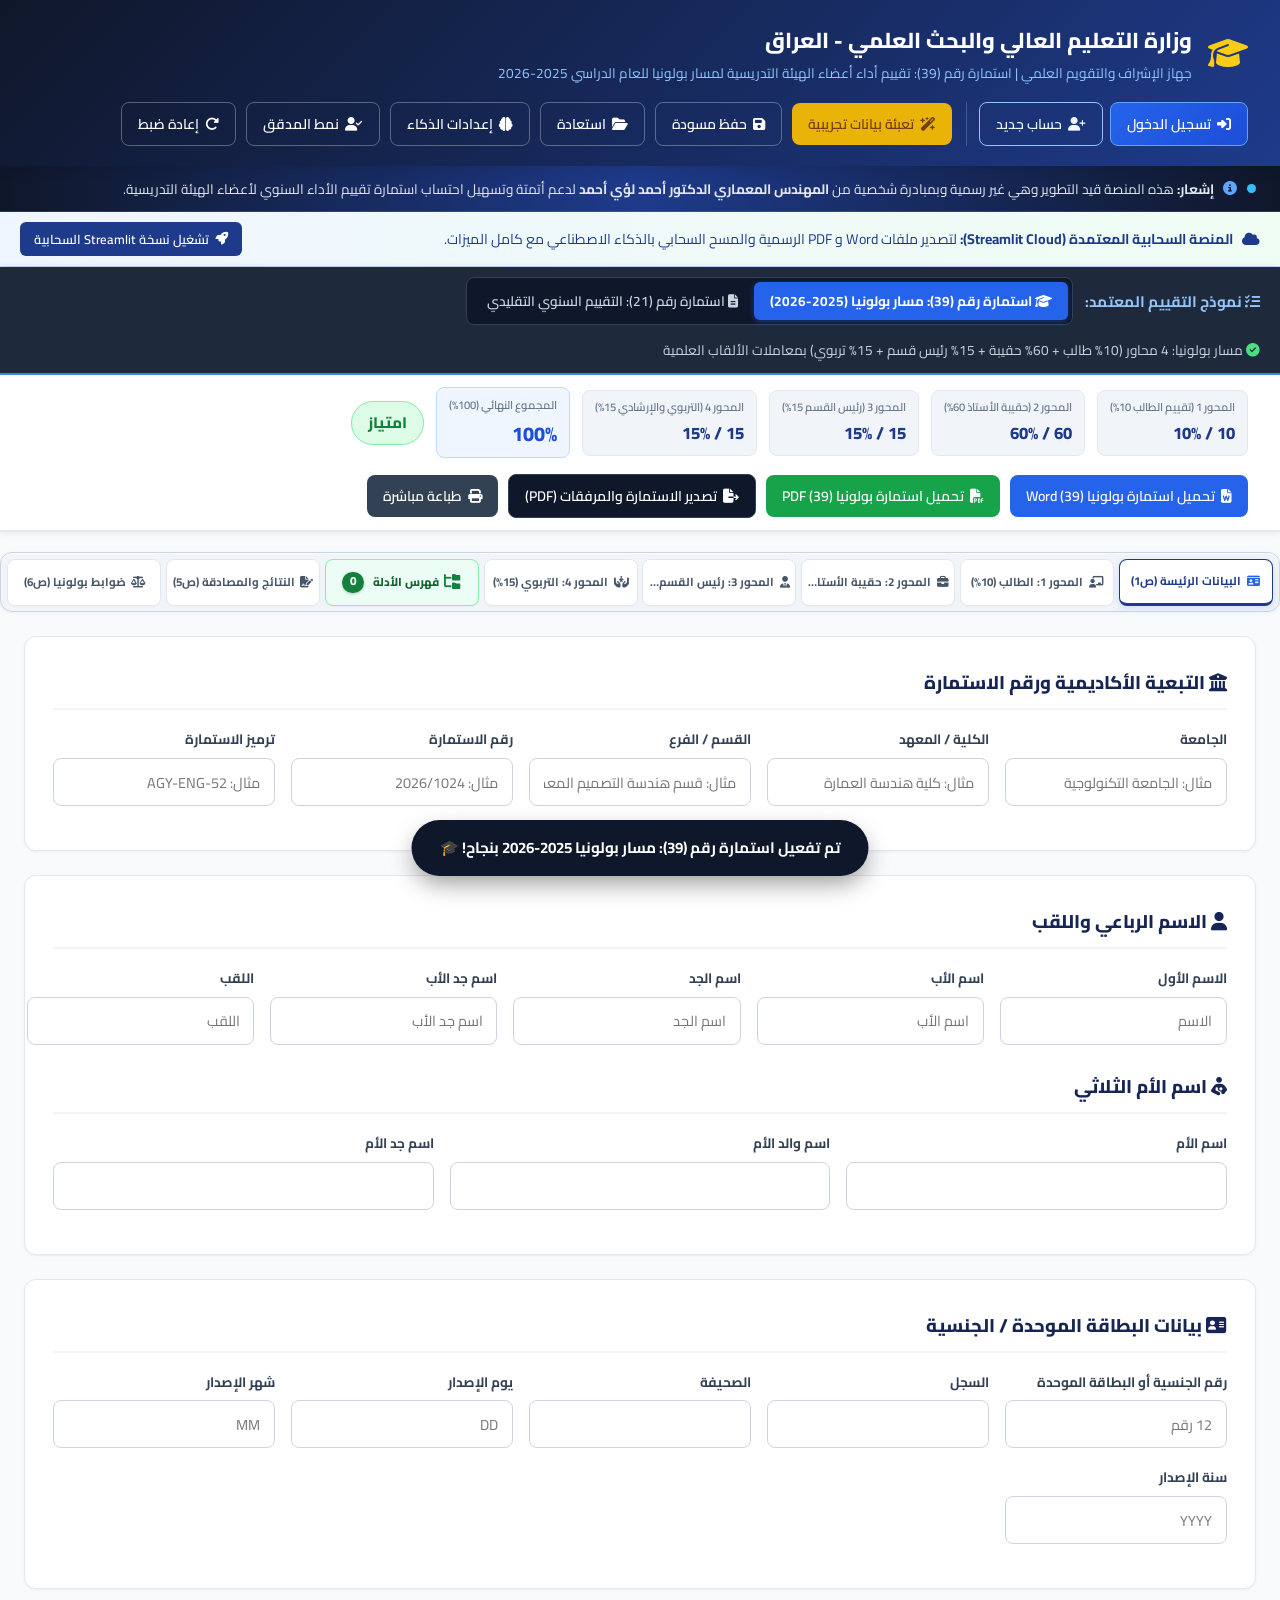
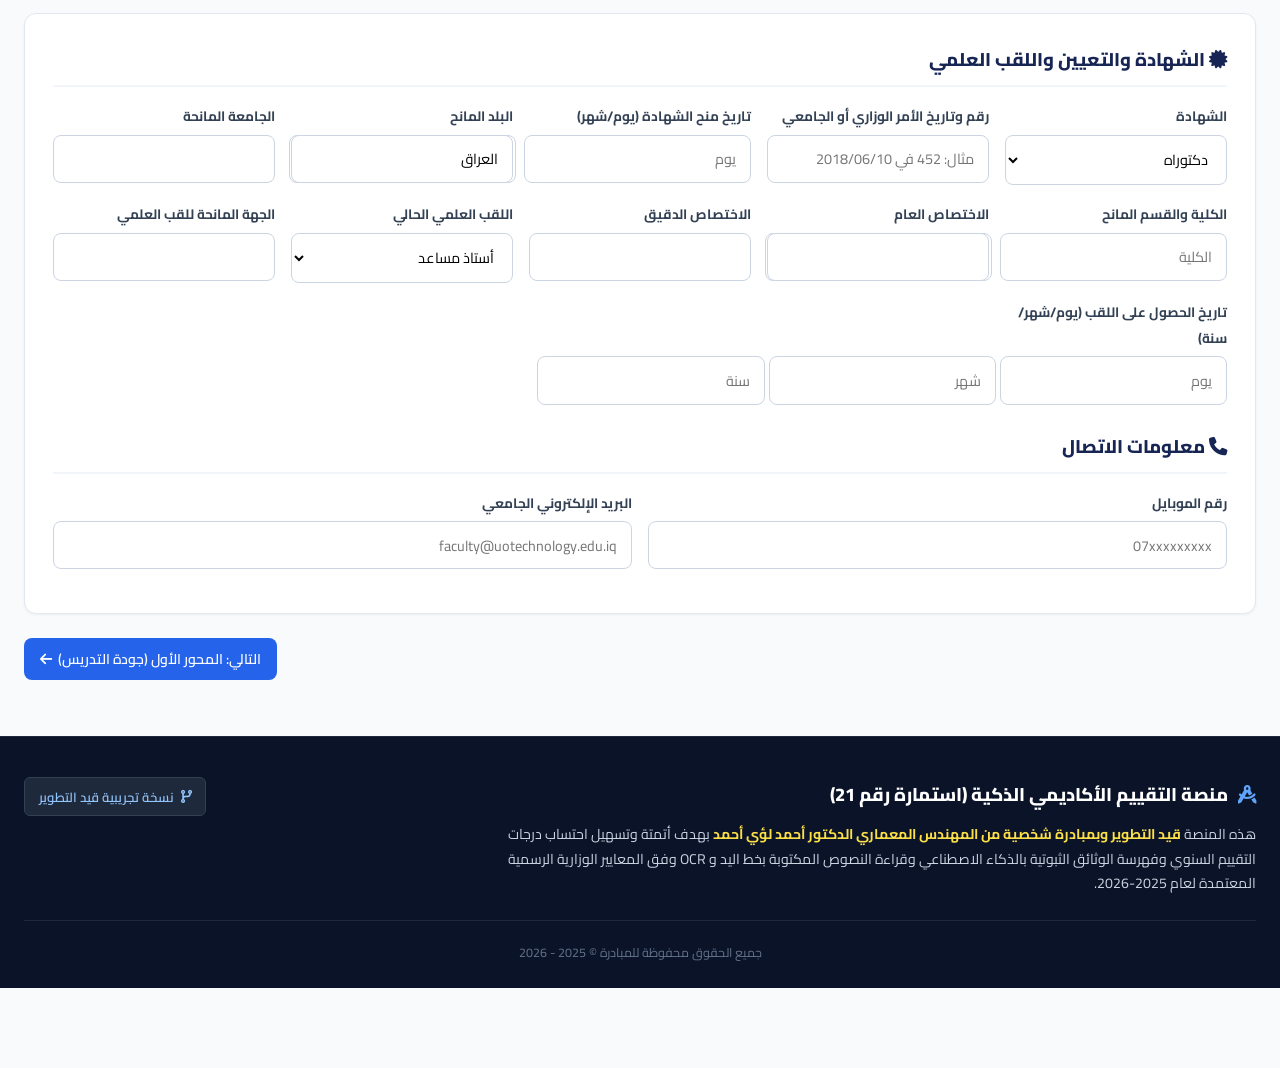
==== commit 3acba6ff: "إضافة زر 'تصدير الاستمارة والمرفقات (PDF)' في استمارة بولونيا (39)" ====
--- a/static/index.html
+++ b/static/index.html
@@ -156,6 +156,9 @@
                 </button>
                 <button type="button" class="btn btn-success" id="btn-export-f39-pdf" onclick="exportPdf()" title="تصدير استمارة رقم (39) مسار بولونيا بصيغة PDF (.pdf)">
                     <i class="fa-solid fa-file-pdf"></i> تحميل استمارة بولونيا (39) PDF
+                </button>
+                <button type="button" class="btn btn-dark" id="btn-export-f39-dossier-pdf" title="تصدير المصبار التوثيقي المدمج لبولونيا (الاستمارة الرسمية + كافة وثائق الأدلة والمرفقات) بصيغة PDF">
+                    <i class="fa-solid fa-file-export"></i> تصدير الاستمارة والمرفقات (PDF)
                 </button>
                 <button type="button" class="btn btn-secondary" onclick="window.print()" title="إرسال الاستمارة مباشرة إلى الطابعة الورقية أو المعاينة">
                     <i class="fa-solid fa-print"></i> طباعة مباشرة
@@ -2600,14 +2603,13 @@
                         <label style="display: block; font-weight: 700; font-size: 0.84rem; margin-bottom: 0.35rem; color: #1e293b;">
                             اسم المستخدم (Username) <span style="color: #ef4444;">*</span>
                         </label>
-                        <input type="text" id="reg-username" class="form-control" placeholder="أحرف إنجليزية وأرقام، مثال: drahmedlouay" required autocomplete="username" style="width: 100%; border-radius: 8px;">
-                        <small style="font-size: 0.74rem; color: #64748b;">(ملاحظة: حساب drahmedlouay يُمنح صلاحيات الإدارة Admin تلقائياً)</small>
+                        <input type="text" id="reg-username" class="form-control" placeholder="أحرف إنجليزية وأرقام، مثال: ahmed2026" required autocomplete="username" style="width: 100%; border-radius: 8px;">
                     </div>
                     <div class="form-group" style="margin-bottom: 0.75rem;">
                         <label style="display: block; font-weight: 700; font-size: 0.84rem; margin-bottom: 0.35rem; color: #1e293b;">
                             البريد الإلكتروني الرسمي أو الشخصي <span style="color: #ef4444;">*</span>
                         </label>
-                        <input type="email" id="reg-email" class="form-control" placeholder="drahmedlouay@uotechnology.edu.iq" required autocomplete="email" style="width: 100%; border-radius: 8px;">
+                        <input type="email" id="reg-email" class="form-control" placeholder="faculty@uotechnology.edu.iq" required autocomplete="email" style="width: 100%; border-radius: 8px;">
                     </div>
                     <div class="form-group" style="margin-bottom: 0.75rem;">
                         <label style="display: block; font-weight: 700; font-size: 0.84rem; margin-bottom: 0.35rem; color: #1e293b;">
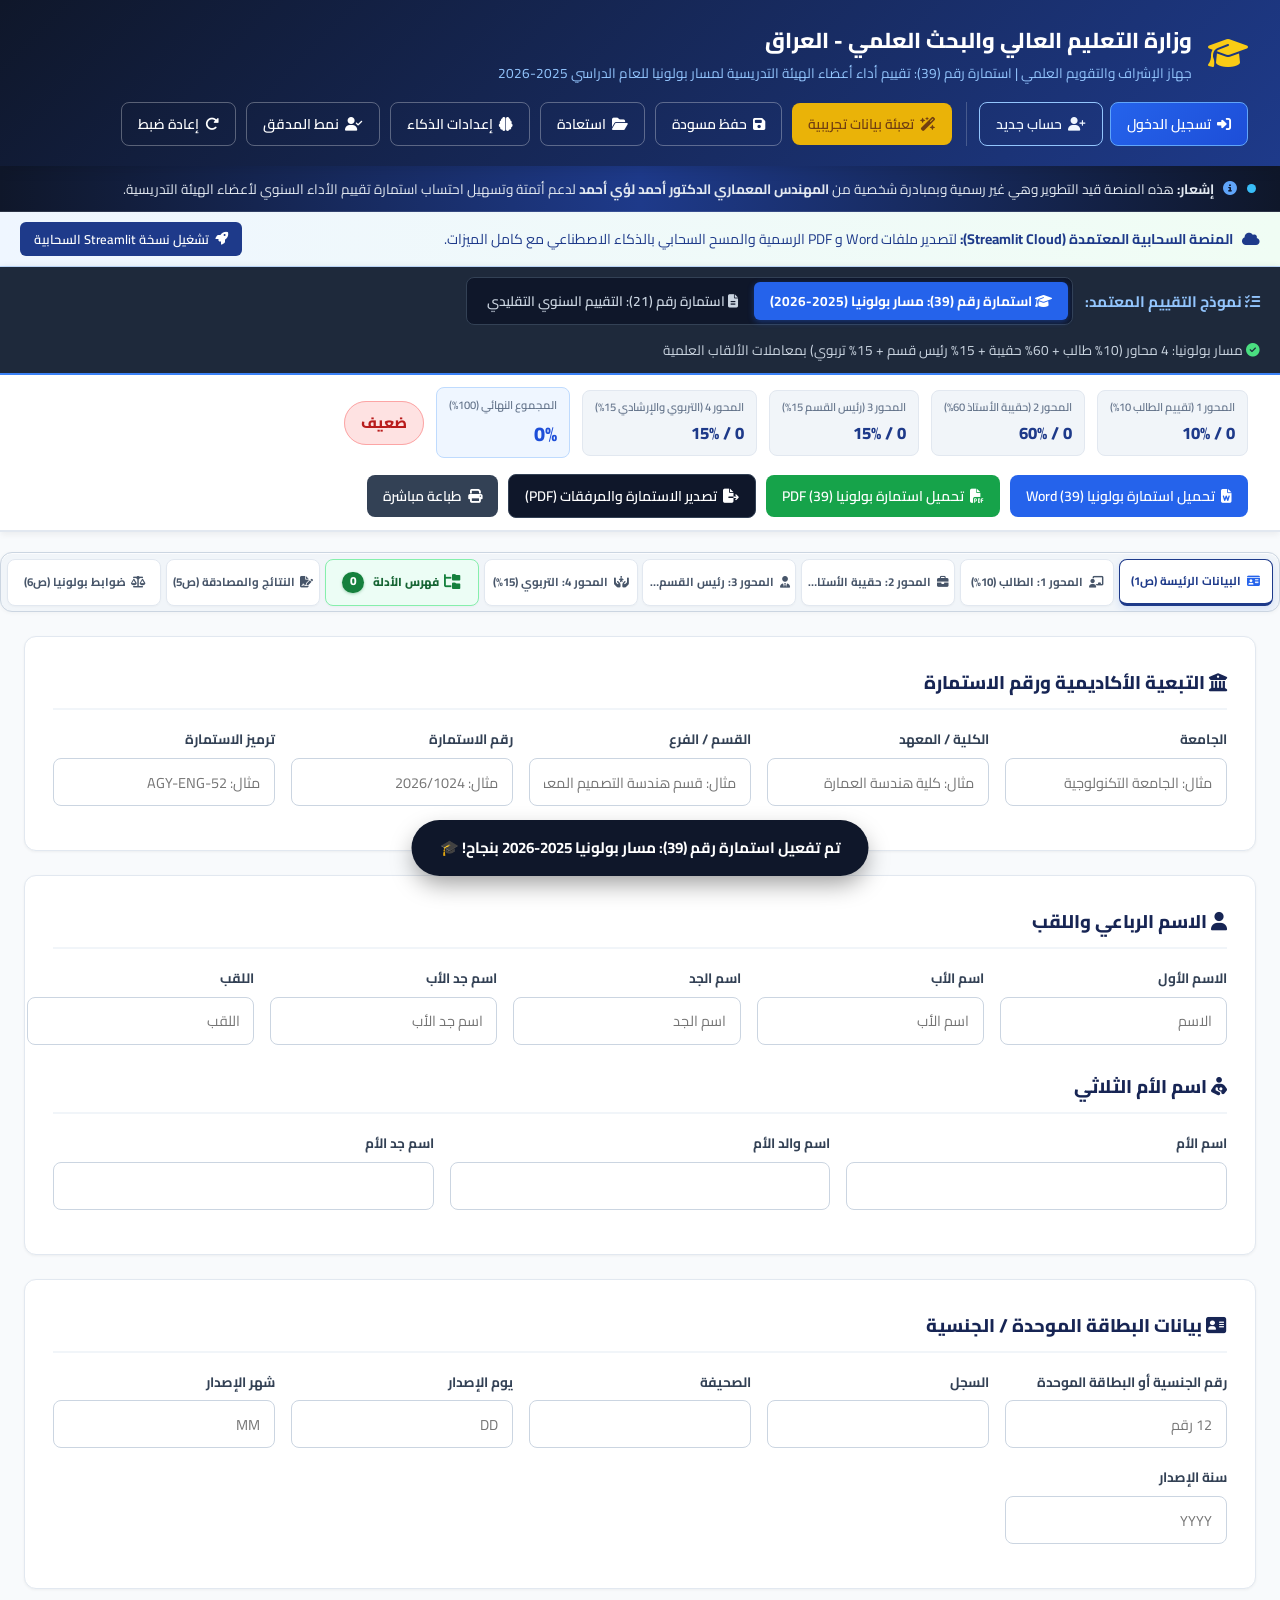
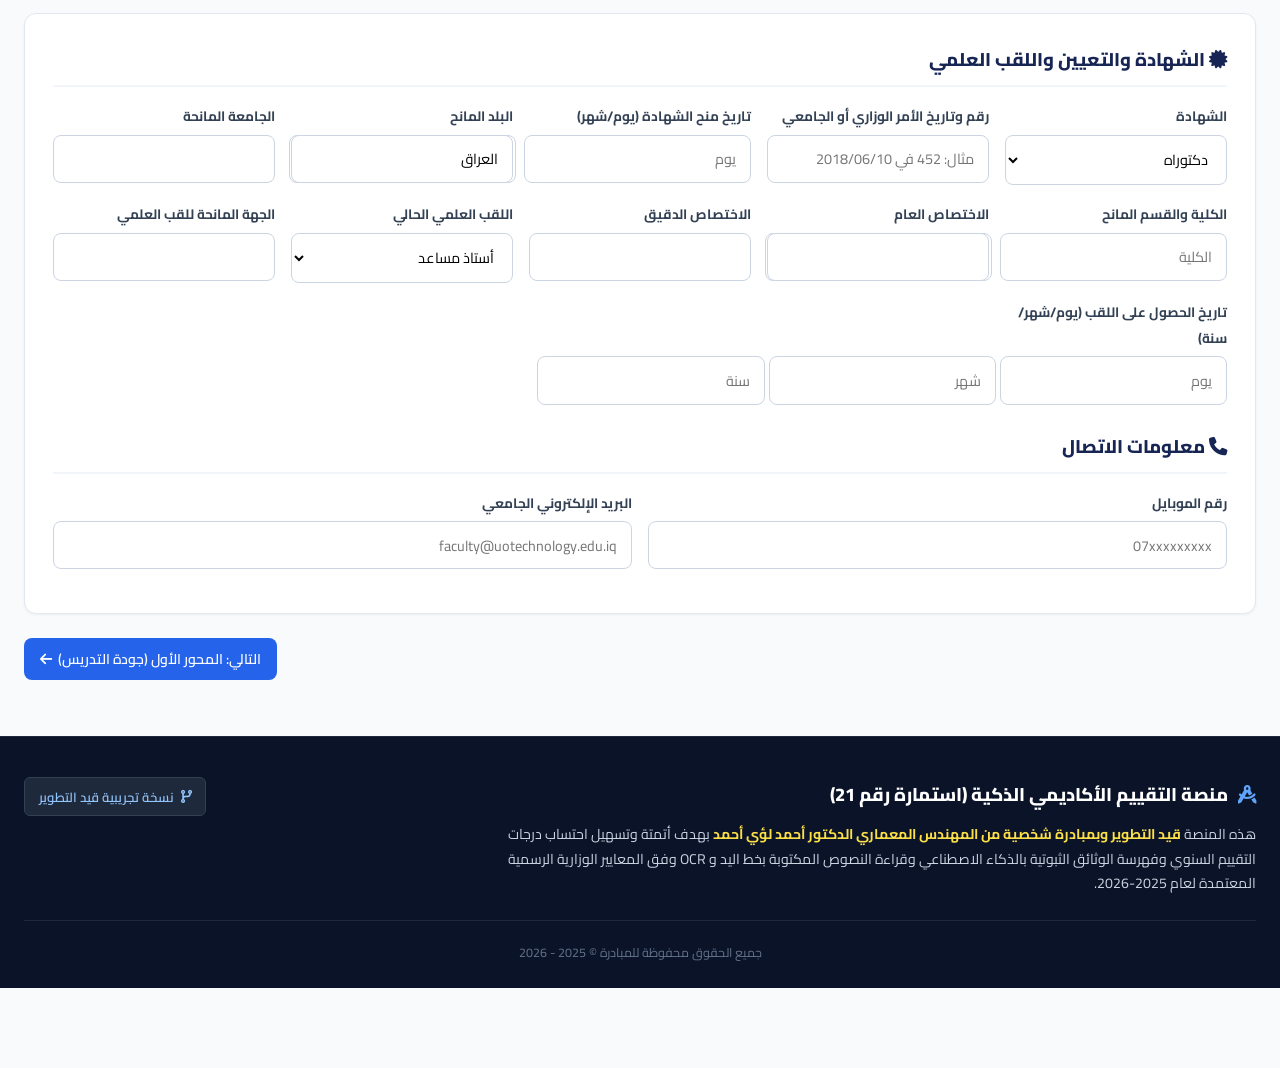
==== commit 7acc2ca8: "fix(form39): align Form 39 axis titles in evidence catalog and clear default mock documents" ====
--- a/static/index.html
+++ b/static/index.html
@@ -1036,12 +1036,20 @@
                             <i class="fa-solid fa-user-check"></i> وثائق التدريسي (<span id="faculty-matches-count">0</span>)
                         </button>
                         <label style="font-weight: 700; font-size: 0.85rem; color: #475569;">تصفية حسب المحور:</label>
-                        <select id="catalog-filter-axis" class="form-control" style="width: 200px; font-size: 0.85rem; padding: 0.4rem 0.75rem;">
+                        <select id="catalog-filter-axis" class="form-control" style="width: 220px; font-size: 0.85rem; padding: 0.4rem 0.75rem;">
                             <option value="all">جميع المحاور والفقرات</option>
-                            <option value="axis1">المحور الأول: جودة التدريس</option>
-                            <option value="axis2">المحور الثاني: النشاط العلمي</option>
-                            <option value="axis3">المحور الثالث: التربوي والإرشادي</option>
-                            <option value="axis4">المحور الرابع: مواطن القوة</option>
+                            <optgroup label="── استمارة (39) مسار بولونيا ──">
+                                <option value="axis1_bologna">المحور الأول: تقييم الطالب (10%)</option>
+                                <option value="axis2_portfolio">المحور الثاني: حقيبة الأستاذ (60%)</option>
+                                <option value="axis3_hod">المحور الثالث: تقييم رئيس القسم (15%)</option>
+                                <option value="axis4_guidance">المحور الرابع: الجانب التربوي والإرشادي (15%)</option>
+                            </optgroup>
+                            <optgroup label="── استمارة (21) المسار السنوي ──">
+                                <option value="axis1">المحور الأول: جودة التدريس</option>
+                                <option value="axis2">المحور الثاني: النشاط العلمي</option>
+                                <option value="axis3">المحور الثالث: التربوي والإرشادي</option>
+                                <option value="axis4">المحور الرابع: مواطن القوة</option>
+                            </optgroup>
                         </select>
                     </div>
                 </div>
@@ -1299,7 +1307,7 @@
             <div class="form-card">
                 <div class="form-card-title">
                     <span><i class="fa-solid fa-chalkboard-user"></i> المحور الأول: تقييم الطالب للمادة الدراسية وطريقة التدريس (الوزن 10% - الدرجة القصوى 10 درجات)</span>
-                    <span class="badge" style="background:#2563eb; color:white; padding:4px 12px; border-radius:9999px; font-weight:700;">المجموع: <span id="f39-ax1-total-badge">10.0</span> / 10</span>
+                    <span class="badge" style="background:#2563eb; color:white; padding:4px 12px; border-radius:9999px; font-weight:700;">المجموع: <span id="f39-ax1-total-badge">0.0</span> / 10</span>
                 </div>
                 <p style="color:#64748b; font-size:0.9rem; margin-bottom:1rem;">
                     يتم احتساب هذا المحور وفق تقييم الطلبة الإلكتروني المنفذ قبل الامتحانات النهائية للفصل الدراسي (في الأسبوع العاشر).
@@ -1309,58 +1317,58 @@
                 <div style="background:#f8fafc; border:1px solid #e2e8f0; border-radius:10px; padding:1.2rem; margin-bottom:1.5rem;">
                     <div style="display:flex; justify-content:space-between; align-items:center; margin-bottom:0.75rem; border-bottom:2px solid #cbd5e1; padding-bottom:0.5rem;">
                         <h4 style="color:#1e3a8a; margin:0; font-size:1rem;"><i class="fa-solid fa-1"></i> التدريس وفق مسار بولونيا (الدرجة القصوى 4 درجات - درجة واحدة لكل فقرة)</h4>
-                        <span style="font-weight:700; color:#1e40af;"><span id="f39-ax1-p1-score">4</span> / 4 درجات</span>
+                        <span style="font-weight:700; color:#1e40af;"><span id="f39-ax1-p1-score">0</span> / 4 درجات</span>
                     </div>
                     
                     <div class="bologna-check-list" style="display:flex; flex-direction:column; gap:0.75rem;">
                         <div class="bologna-check-item" style="display:flex; justify-content:space-between; align-items:center; background:white; padding:10px 14px; border-radius:8px; border:1px solid #e2e8f0;">
                             <label style="display:flex; align-items:center; gap:10px; cursor:pointer; flex:1;">
-                                <input type="checkbox" id="f39-bologna-p1" class="form-check-input" checked onchange="updateForm39Axis1()">
+                                <input type="checkbox" id="f39-bologna-p1" class="form-check-input" onchange="updateForm39Axis1()">
                                 <span><strong>1. يقوم المحاضر بتقديم موجز عن عملية التدريس والتقييم وفق مسار بولونيا للطلبة في أول محاضرة.</strong></span>
                             </label>
                             <div style="display:flex; align-items:center; gap:8px;">
                                 <span class="badge" style="background:#dcfce7; color:#166534; font-weight:700;">1.0 درجة</span>
-                                <button type="button" class="btn btn-sm btn-outline" onclick="triggerParagraphScan('axis1_bologna', '1', 'موجز مسار بولونيا')" title="رفع وثيقة إثبات">
-                                    <i class="fa-solid fa-paperclip"></i> مرفق
+                                <button type="button" class="btn btn-sm btn-scan-paragraph" onclick="triggerParagraphScan('axis1_bologna', '1', 'موجز مسار بولونيا')" title="مسح أمر أو موجز مسار بولونيا بالذكاء الاصطناعي">
+                                    <i class="fa-solid fa-wand-magic-sparkles"></i> مسح وقراءة AI
                                 </button>
                             </div>
                         </div>
 
                         <div class="bologna-check-item" style="display:flex; justify-content:space-between; align-items:center; background:white; padding:10px 14px; border-radius:8px; border:1px solid #e2e8f0;">
                             <label style="display:flex; align-items:center; gap:10px; cursor:pointer; flex:1;">
-                                <input type="checkbox" id="f39-bologna-p2" class="form-check-input" checked onchange="updateForm39Axis1()">
+                                <input type="checkbox" id="f39-bologna-p2" class="form-check-input" onchange="updateForm39Axis1()">
                                 <span><strong>2. يقوم المحاضر بتقديم وشرح دليل وصف المادة الدراسية في الأسبوع الأول للفصل الدراسي.</strong></span>
                             </label>
                             <div style="display:flex; align-items:center; gap:8px;">
                                 <span class="badge" style="background:#dcfce7; color:#166534; font-weight:700;">1.0 درجة</span>
-                                <button type="button" class="btn btn-sm btn-outline" onclick="triggerParagraphScan('axis1_bologna', '2', 'دليل وصف المادة الدراسية')" title="رفع دليل وصف المادة Course Guide">
-                                    <i class="fa-solid fa-paperclip"></i> مرفق
+                                <button type="button" class="btn btn-sm btn-scan-paragraph" onclick="triggerParagraphScan('axis1_bologna', '2', 'دليل وصف المادة الدراسية')" title="مسح وقراءة دليل وصف المادة Course Guide بالذكاء الاصطناعي">
+                                    <i class="fa-solid fa-wand-magic-sparkles"></i> مسح وقراءة AI
                                 </button>
                             </div>
                         </div>
 
                         <div class="bologna-check-item" style="display:flex; justify-content:space-between; align-items:center; background:white; padding:10px 14px; border-radius:8px; border:1px solid #e2e8f0;">
                             <label style="display:flex; align-items:center; gap:10px; cursor:pointer; flex:1;">
-                                <input type="checkbox" id="f39-bologna-p3" class="form-check-input" checked onchange="updateForm39Axis1()">
+                                <input type="checkbox" id="f39-bologna-p3" class="form-check-input" onchange="updateForm39Axis1()">
                                 <span><strong>3. يلتزم المحاضر بطريقة التقييم التكويني من حيث عدد الامتحانات القصيرة والواجبات المنزلية والفعاليات العلمية ومواعيدها والمذكورة في دليل وصف المادة الدراسية.</strong></span>
                             </label>
                             <div style="display:flex; align-items:center; gap:8px;">
                                 <span class="badge" style="background:#dcfce7; color:#166534; font-weight:700;">1.0 درجة</span>
-                                <button type="button" class="btn btn-sm btn-outline" onclick="triggerParagraphScan('axis1_bologna', '3', 'جدول التقييم التكويني')" title="رفع كشف التقييم التكويني Formative Assessments">
-                                    <i class="fa-solid fa-paperclip"></i> مرفق
+                                <button type="button" class="btn btn-sm btn-scan-paragraph" onclick="triggerParagraphScan('axis1_bologna', '3', 'جدول التقييم التكويني')" title="مسح وقراءة جدول التقييم التكويني Formative Assessments بالذكاء الاصطناعي">
+                                    <i class="fa-solid fa-wand-magic-sparkles"></i> مسح وقراءة AI
                                 </button>
                             </div>
                         </div>
 
                         <div class="bologna-check-item" style="display:flex; justify-content:space-between; align-items:center; background:white; padding:10px 14px; border-radius:8px; border:1px solid #e2e8f0;">
                             <label style="display:flex; align-items:center; gap:10px; cursor:pointer; flex:1;">
-                                <input type="checkbox" id="f39-bologna-p4" class="form-check-input" checked onchange="updateForm39Axis1()">
+                                <input type="checkbox" id="f39-bologna-p4" class="form-check-input" onchange="updateForm39Axis1()">
                                 <span><strong>4. يقوم المحاضر بتوضيح علاقة مفردات المنهاج الأسبوعي بمخرجات التعلم.</strong></span>
                             </label>
                             <div style="display:flex; align-items:center; gap:8px;">
                                 <span class="badge" style="background:#dcfce7; color:#166534; font-weight:700;">1.0 درجة</span>
-                                <button type="button" class="btn btn-sm btn-outline" onclick="triggerParagraphScan('axis1_bologna', '4', 'مصفوفة مخرجات التعلم CLOs')" title="رفع مصفوفة مخرجات التعلم">
-                                    <i class="fa-solid fa-paperclip"></i> مرفق
+                                <button type="button" class="btn btn-sm btn-scan-paragraph" onclick="triggerParagraphScan('axis1_bologna', '4', 'مصفوفة مخرجات التعلم CLOs')" title="مسح وقراءة مصفوفة مخرجات التعلم بالذكاء الاصطناعي">
+                                    <i class="fa-solid fa-wand-magic-sparkles"></i> مسح وقراءة AI
                                 </button>
                             </div>
                         </div>
@@ -1371,48 +1379,48 @@
                 <div style="background:#f8fafc; border:1px solid #e2e8f0; border-radius:10px; padding:1.2rem;">
                     <div style="display:flex; justify-content:space-between; align-items:center; margin-bottom:0.75rem; border-bottom:2px solid #cbd5e1; padding-bottom:0.5rem;">
                         <h4 style="color:#1e3a8a; margin:0; font-size:1rem;"><i class="fa-solid fa-2"></i> كفاءة الأستاذ وطريقة التدريس (الدرجة القصوى 6 درجات - درجة واحدة لكل فقرة)</h4>
-                        <span style="font-weight:700; color:#1e40af;"><span id="f39-ax1-p2-score">6</span> / 6 درجات</span>
+                        <span style="font-weight:700; color:#1e40af;"><span id="f39-ax1-p2-score">0</span> / 6 درجات</span>
                     </div>
 
                     <div class="bologna-check-list" style="display:flex; flex-direction:column; gap:0.75rem;">
                         <div class="bologna-check-item" style="display:flex; justify-content:space-between; align-items:center; background:white; padding:10px 14px; border-radius:8px; border:1px solid #e2e8f0;">
                             <label style="display:flex; align-items:center; gap:10px; cursor:pointer; flex:1;">
-                                <input type="checkbox" id="f39-teach-p1" class="form-check-input" checked onchange="updateForm39Axis1()">
+                                <input type="checkbox" id="f39-teach-p1" class="form-check-input" onchange="updateForm39Axis1()">
                                 <span>1. طريقة التدريس والمحاضرة مثيرة للاهتمام وتحفز الطالب ليفهم المادة العلمية.</span>
                             </label>
                             <span class="badge" style="background:#dcfce7; color:#166534; font-weight:700;">1.0 درجة</span>
                         </div>
                         <div class="bologna-check-item" style="display:flex; justify-content:space-between; align-items:center; background:white; padding:10px 14px; border-radius:8px; border:1px solid #e2e8f0;">
                             <label style="display:flex; align-items:center; gap:10px; cursor:pointer; flex:1;">
-                                <input type="checkbox" id="f39-teach-p2" class="form-check-input" checked onchange="updateForm39Axis1()">
+                                <input type="checkbox" id="f39-teach-p2" class="form-check-input" onchange="updateForm39Axis1()">
                                 <span>2. يتم تزويد الطالب بقائمة من المراجع المختلفة بالإضافة للمراجع الرئيسية.</span>
                             </label>
                             <span class="badge" style="background:#dcfce7; color:#166534; font-weight:700;">1.0 درجة</span>
                         </div>
                         <div class="bologna-check-item" style="display:flex; justify-content:space-between; align-items:center; background:white; padding:10px 14px; border-radius:8px; border:1px solid #e2e8f0;">
                             <label style="display:flex; align-items:center; gap:10px; cursor:pointer; flex:1;">
-                                <input type="checkbox" id="f39-teach-p3" class="form-check-input" checked onchange="updateForm39Axis1()">
+                                <input type="checkbox" id="f39-teach-p3" class="form-check-input" onchange="updateForm39Axis1()">
                                 <span>3. يعطي المحاضر الوقت الكافي للأسئلة والأجوبة خلال المحاضرة.</span>
                             </label>
                             <span class="badge" style="background:#dcfce7; color:#166534; font-weight:700;">1.0 درجة</span>
                         </div>
                         <div class="bologna-check-item" style="display:flex; justify-content:space-between; align-items:center; background:white; padding:10px 14px; border-radius:8px; border:1px solid #e2e8f0;">
                             <label style="display:flex; align-items:center; gap:10px; cursor:pointer; flex:1;">
-                                <input type="checkbox" id="f39-teach-p4" class="form-check-input" checked onchange="updateForm39Axis1()">
+                                <input type="checkbox" id="f39-teach-p4" class="form-check-input" onchange="updateForm39Axis1()">
                                 <span>4. يستخدم المحاضر التقنيات اللازمة وأدوات الصوت والفيديو لشرح محاضراته.</span>
                             </label>
                             <span class="badge" style="background:#dcfce7; color:#166534; font-weight:700;">1.0 درجة</span>
                         </div>
                         <div class="bologna-check-item" style="display:flex; justify-content:space-between; align-items:center; background:white; padding:10px 14px; border-radius:8px; border:1px solid #e2e8f0;">
                             <label style="display:flex; align-items:center; gap:10px; cursor:pointer; flex:1;">
-                                <input type="checkbox" id="f39-teach-p5" class="form-check-input" checked onchange="updateForm39Axis1()">
+                                <input type="checkbox" id="f39-teach-p5" class="form-check-input" onchange="updateForm39Axis1()">
                                 <span>5. خلال المحاضرة يعامل المحاضر الطلاب باحترام.</span>
                             </label>
                             <span class="badge" style="background:#dcfce7; color:#166534; font-weight:700;">1.0 درجة</span>
                         </div>
                         <div class="bologna-check-item" style="display:flex; justify-content:space-between; align-items:center; background:white; padding:10px 14px; border-radius:8px; border:1px solid #e2e8f0;">
                             <label style="display:flex; align-items:center; gap:10px; cursor:pointer; flex:1;">
-                                <input type="checkbox" id="f39-teach-p6" class="form-check-input" checked onchange="updateForm39Axis1()">
+                                <input type="checkbox" id="f39-teach-p6" class="form-check-input" onchange="updateForm39Axis1()">
                                 <span>6. تعكس أسئلة الامتحان محتويات المادة العلمية المرتبطة بمخرجات التعلم.</span>
                             </label>
                             <span class="badge" style="background:#dcfce7; color:#166534; font-weight:700;">1.0 درجة</span>
@@ -1420,8 +1428,8 @@
                     </div>
                     
                     <div style="margin-top:1rem; display:flex; justify-content:flex-end;">
-                        <button type="button" class="btn btn-outline" onclick="triggerParagraphScan('axis1_bologna', 'efficiency', 'استبانة تقييم كفاءة التدريس')">
-                            <i class="fa-solid fa-cloud-arrow-up"></i> رفع استبانة تقييم الطلبة الإلكترونية
+                        <button type="button" class="btn btn-scan-paragraph" onclick="triggerParagraphScan('axis1_bologna', 'efficiency', 'استبانة تقييم كفاءة التدريس')">
+                            <i class="fa-solid fa-wand-magic-sparkles"></i> مسح وقراءة استبانة تقييم الطلبة الإلكترونية AI
                         </button>
                     </div>
                 </div>
@@ -1439,7 +1447,7 @@
             <div class="form-card">
                 <div class="form-card-title">
                     <span><i class="fa-solid fa-briefcase"></i> المحور الثاني / الفقرة 1: واجبات ومسؤوليات أعضاء هيئة التدريس (الدرجة القصوى 8 درجات)</span>
-                    <span class="badge" style="background:#2563eb; color:white; padding:4px 12px; border-radius:9999px; font-weight:700;"><span id="f39-p1-resp-score">8.0</span> / 8</span>
+                    <span class="badge" style="background:#2563eb; color:white; padding:4px 12px; border-radius:9999px; font-weight:700;"><span id="f39-p1-resp-score">0.0</span> / 8</span>
                 </div>
 
                 <!-- أ) الحمل التدريسي -->
@@ -1449,14 +1457,15 @@
                         <div class="form-group">
                             <label>حالة النصاب التدريسي:</label>
                             <select class="form-control" id="f39-teaching-load-status" onchange="updateForm39Axis2()">
-                                <option value="full" selected>درجة كاملة في حال اكتمال النصاب (4 درجات)</option>
+                                <option value="full">درجة كاملة في حال اكتمال النصاب (4 درجات)</option>
                                 <option value="partial_department_assigned">مستوفٍ للنصاب وفق الملاحظة الوزارية (التدريسي راغب والقسم غير قادر وتم تكليفه بمهام بديلة) (4 درجات)</option>
                                 <option value="partial">عدم اكتمال النصاب (درجتان فقط)</option>
+                                <option value="none" selected>لم يتم التحديد بعد (0 درجات)</option>
                             </select>
                         </div>
                         <div class="form-group" style="display:flex; align-items:flex-end;">
-                            <button type="button" class="btn btn-outline" style="width:100%;" onclick="triggerParagraphScan('axis2_portfolio', 'load', 'جدول النصاب التدريسي')">
-                                <i class="fa-solid fa-cloud-arrow-up"></i> رفع أمر النصاب / جدول الساعات
+                            <button type="button" class="btn btn-scan-paragraph" style="width:100%; justify-content:center;" onclick="triggerParagraphScan('axis2_portfolio', 'load', 'جدول النصاب التدريسي')">
+                                <i class="fa-solid fa-wand-magic-sparkles"></i> مسح أمر النصاب / جدول الساعات AI
                             </button>
                         </div>
                     </div>
@@ -1469,7 +1478,12 @@
                             <h4 style="color:#1e3a8a; margin:0; font-size:0.95rem;">ب) عضوية اللجان العلمية في القسم والكلية والجامعة والوزارة (4 درجات)</h4>
                             <p style="color:#64748b; font-size:0.8rem; margin:2px 0 0 0;">(4 درجات لكل لجنة دائمية، درجتان لكل لجنة مؤقتة - السقف 4 درجات)</p>
                         </div>
-                        <button type="button" class="btn btn-sm btn-primary" onclick="addForm39Committee()"><i class="fa-solid fa-plus"></i> إضافة لجنة</button>
+                        <div style="display:flex; align-items:center; gap:6px;">
+                            <button type="button" class="btn btn-sm btn-scan-paragraph" onclick="triggerParagraphScan('axis2_portfolio', 'committees', 'أمر تشكيل لجنة علمية')">
+                                <i class="fa-solid fa-wand-magic-sparkles"></i> مسح أمر لجنة علمية AI
+                            </button>
+                            <button type="button" class="btn btn-sm btn-outline" onclick="addForm39Committee()"><i class="fa-solid fa-plus"></i> إضافة يدوية</button>
+                        </div>
                     </div>
                     
                     <div style="overflow-x:auto;">
@@ -1496,13 +1510,16 @@
             <div class="form-card">
                 <div class="form-card-title">
                     <span><i class="fa-solid fa-award"></i> المحور الثاني / الفقرة 2: كتب الشكر والتقدير والجوائز الأكاديمية (الدرجة القصوى 5 درجات)</span>
-                    <span class="badge" style="background:#2563eb; color:white; padding:4px 12px; border-radius:9999px; font-weight:700;"><span id="f39-p2-appr-score">5.0</span> / 5</span>
+                    <span class="badge" style="background:#2563eb; color:white; padding:4px 12px; border-radius:9999px; font-weight:700;"><span id="f39-p2-appr-score">0.0</span> / 5</span>
                 </div>
                 <p style="color:#64748b; font-size:0.85rem; margin-bottom:0.75rem;">
                     يتم تجميع الدرجات: درجتان لقسم، 3 لكلية، 4 لجامعة، 5 لوزارة، 5 لجائزة أكاديمية.
                 </p>
-                <div style="display:flex; justify-content:flex-end; margin-bottom:0.75rem;">
-                    <button type="button" class="btn btn-sm btn-primary" onclick="addForm39Appreciation()"><i class="fa-solid fa-plus"></i> إضافة كتاب شكر / جائزة</button>
+                <div style="display:flex; justify-content:flex-end; gap:6px; margin-bottom:0.75rem;">
+                    <button type="button" class="btn btn-sm btn-scan-paragraph" onclick="triggerParagraphScan('axis2_portfolio', 'appreciation', 'كتاب شكر وتقدير / جائزة')">
+                        <i class="fa-solid fa-wand-magic-sparkles"></i> مسح كتاب شكر أو جائزة AI
+                    </button>
+                    <button type="button" class="btn btn-sm btn-outline" onclick="addForm39Appreciation()"><i class="fa-solid fa-plus"></i> إضافة يدوية</button>
                 </div>
                 <div style="overflow-x:auto;">
                     <table class="table" style="width:100%; border-collapse:collapse; font-size:0.85rem;">
@@ -1526,14 +1543,19 @@
             <div class="form-card">
                 <div class="form-card-title">
                     <span><i class="fa-solid fa-chalkboard-user"></i> المحور الثاني / الفقرة 3: التدريب والتعليم المستمر (الدرجة القصوى 20 درجة)</span>
-                    <span class="badge" style="background:#2563eb; color:white; padding:4px 12px; border-radius:9999px; font-weight:700;"><span id="f39-p3-train-score">20.0</span> / 20</span>
+                    <span class="badge" style="background:#2563eb; color:white; padding:4px 12px; border-radius:9999px; font-weight:700;"><span id="f39-p3-train-score">0.0</span> / 20</span>
                 </div>
 
                 <!-- أ) عقد الدورات والورش (6 درجات) -->
                 <div style="background:#f8fafc; border:1px solid #e2e8f0; border-radius:10px; padding:1.2rem; margin-bottom:1.2rem;">
                     <div style="display:flex; justify-content:space-between; align-items:center; margin-bottom:0.5rem;">
                         <h4 style="color:#1e3a8a; margin:0; font-size:0.95rem;">أ) عقد الدورات التدريبية وورش العمل والندوات العلمية (القصوى 6 درجات)</h4>
-                        <button type="button" class="btn btn-sm btn-outline" onclick="addForm39HoldingEvent()"><i class="fa-solid fa-plus"></i> إضافة نشاط منعقد</button>
+                        <div style="display:flex; align-items:center; gap:6px;">
+                            <button type="button" class="btn btn-sm btn-scan-paragraph" onclick="triggerParagraphScan('axis2_portfolio', 'holding', 'أمر عقد دورة/ورشة')">
+                                <i class="fa-solid fa-wand-magic-sparkles"></i> مسح أمر عقد دورة/ورشة AI
+                            </button>
+                            <button type="button" class="btn btn-sm btn-outline" onclick="addForm39HoldingEvent()"><i class="fa-solid fa-plus"></i> إضافة يدوية</button>
+                        </div>
                     </div>
                     <p style="color:#64748b; font-size:0.8rem; margin-bottom:0.75rem;">(4 درجات لدورة تدريبية لا تقل عن 24 ساعة وأسبوع، درجتان لورشة عمل، درجتان لندوة أو سمينار)</p>
                     <div style="overflow-x:auto;">
@@ -1556,7 +1578,12 @@
                 <div style="background:#f8fafc; border:1px solid #e2e8f0; border-radius:10px; padding:1.2rem; margin-bottom:1.2rem;">
                     <div style="display:flex; justify-content:space-between; align-items:center; margin-bottom:0.5rem;">
                         <h4 style="color:#1e3a8a; margin:0; font-size:0.95rem;">ب) حضور الدورات التدريبية أو المؤتمرات العلمية (القصوى 4 درجات)</h4>
-                        <button type="button" class="btn btn-sm btn-outline" onclick="addForm39AttendingCourse()"><i class="fa-solid fa-plus"></i> إضافة حضور دورة/مؤتمر</button>
+                        <div style="display:flex; align-items:center; gap:6px;">
+                            <button type="button" class="btn btn-sm btn-scan-paragraph" onclick="triggerParagraphScan('axis2_portfolio', 'attending', 'شهادة حضور دورة/مؤتمر')">
+                                <i class="fa-solid fa-wand-magic-sparkles"></i> مسح شهادة حضور دورة/مؤتمر AI
+                            </button>
+                            <button type="button" class="btn btn-sm btn-outline" onclick="addForm39AttendingCourse()"><i class="fa-solid fa-plus"></i> إضافة يدوية</button>
+                        </div>
                     </div>
                     <p style="color:#64748b; font-size:0.8rem; margin-bottom:0.75rem;">(درجتان لحضور دورة، درجتان لمؤتمر بورقة علمية، درجة واحدة لمؤتمر بدون ورقة)</p>
                     <div style="overflow-x:auto;">
@@ -1582,11 +1609,11 @@
                     <div class="form-grid" style="grid-template-columns: 1fr 1fr;">
                         <div class="form-group">
                             <label>عدد السمينارات وورش العمل المحضورة:</label>
-                            <input type="number" class="form-control" id="f39-seminars-count" min="0" max="10" value="10" onchange="updateForm39Axis2()">
+                            <input type="number" class="form-control" id="f39-seminars-count" min="0" max="10" value="0" onchange="updateForm39Axis2()">
                         </div>
                         <div class="form-group" style="display:flex; align-items:flex-end;">
-                            <button type="button" class="btn btn-outline" style="width:100%;" onclick="triggerParagraphScan('axis2_portfolio', 'seminars', 'استمارة فيدباك سمينار')">
-                                <i class="fa-solid fa-cloud-arrow-up"></i> رفع شهادات / استمارات فيدباك السمينارات
+                            <button type="button" class="btn btn-scan-paragraph" style="width:100%; justify-content:center;" onclick="triggerParagraphScan('axis2_portfolio', 'seminars', 'استمارة فيدباك سمينار')">
+                                <i class="fa-solid fa-wand-magic-sparkles"></i> مسح شهادات / استمارات فيدباك السمينارات AI
                             </button>
                         </div>
                     </div>
@@ -1597,7 +1624,7 @@
             <div class="form-card">
                 <div class="form-card-title">
                     <span><i class="fa-solid fa-book-journal-whills"></i> المحور الثاني / الفقرة 4: نشر الأبحاث والكتب وبراءات الاختراع (الدرجة القصوى 20 درجة)</span>
-                    <span class="badge" style="background:#2563eb; color:white; padding:4px 12px; border-radius:9999px; font-weight:700;"><span id="f39-p4-res-score">20.0</span> / 20</span>
+                    <span class="badge" style="background:#2563eb; color:white; padding:4px 12px; border-radius:9999px; font-weight:700;"><span id="f39-p4-res-score">0.0</span> / 20</span>
                 </div>
 
                 <!-- بطاقة معامل اللقب العلمي المعتمد -->
@@ -1611,16 +1638,21 @@
                         </div>
                     </div>
                     <div style="text-align:left;">
-                        <span style="font-size:0.8rem; color:#475569;">المجموع الخام: <strong id="f39-res-raw-score">20.0</strong> / 20</span>
+                        <span style="font-size:0.8rem; color:#475569;">المجموع الخام: <strong id="f39-res-raw-score">0.0</strong> / 20</span>
                         <div style="font-size:1.15rem; font-weight:800; color:#1d4ed8;">
-                            بعد المعامل: <span id="f39-res-final-score">20.0</span> / 20
+                            بعد المعامل: <span id="f39-res-final-score">0.0</span> / 20
                         </div>
                     </div>
                 </div>
 
                 <div style="display:flex; justify-content:space-between; align-items:center; margin-bottom:0.75rem;">
                     <span style="font-weight:700; color:#334155; font-size:0.9rem;">قائمة الأبحاث والكتب وبراءات الاختراع المضافة:</span>
-                    <button type="button" class="btn btn-sm btn-primary" onclick="addForm39Research()"><i class="fa-solid fa-plus"></i> إضافة بحث / كتاب / براءة</button>
+                    <div style="display:flex; align-items:center; gap:6px;">
+                        <button type="button" class="btn btn-sm btn-scan-paragraph" onclick="triggerParagraphScan('axis2_portfolio', 'research', 'بحث Scopus / كتاب / براءة')">
+                            <i class="fa-solid fa-wand-magic-sparkles"></i> مسح وقراءة بحث Scopus / كتاب AI
+                        </button>
+                        <button type="button" class="btn btn-sm btn-outline" onclick="addForm39Research()"><i class="fa-solid fa-plus"></i> إضافة يدوية</button>
+                    </div>
                 </div>
 
                 <div style="overflow-x:auto;">
@@ -1644,7 +1676,7 @@
             <div class="form-card">
                 <div class="form-card-title">
                     <span><i class="fa-solid fa-earth-americas"></i> المحور الثاني / الفقرتان 5 و 6: النشاط الدولي (5 درجات) ودعم إيرادات الجامعة (درجتان)</span>
-                    <span class="badge" style="background:#2563eb; color:white; padding:4px 12px; border-radius:9999px; font-weight:700;"><span id="f39-p56-score">7.0</span> / 7</span>
+                    <span class="badge" style="background:#2563eb; color:white; padding:4px 12px; border-radius:9999px; font-weight:700;"><span id="f39-p56-score">0.0</span> / 7</span>
                 </div>
 
                 <!-- النشاط الدولي -->
@@ -1654,24 +1686,29 @@
                         <div class="form-group">
                             <label>أ) عضوية المؤسسات العلمية الدولية (القصوى درجتان):</label>
                             <select class="form-control" id="f39-intl-org-membership" onchange="updateForm39Axis2()">
-                                <option value="senior_fellow" selected>Senior or Fellow Member (درجتان)</option>
+                                <option value="senior_fellow">Senior or Fellow Member (درجتان)</option>
                                 <option value="member">Member (درجة واحدة)</option>
-                                <option value="none">لا توجد عضوية (0)</option>
+                                <option value="none" selected>لا توجد عضوية (0)</option>
                             </select>
                         </div>
                         <div class="form-group">
                             <label>ج) متحدث رئيسي Keynote speaker بالمؤتمرات (القصوى درجتان):</label>
                             <select class="form-control" id="f39-keynote-type" onchange="updateForm39Axis2()">
-                                <option value="intl" selected>متحدث رئيسي Keynote في مؤتمر دولي (درجتان)</option>
+                                <option value="intl">متحدث رئيسي Keynote في مؤتمر دولي (درجتان)</option>
                                 <option value="national">متحدث رئيسي في مؤتمر وطني (درجة واحدة)</option>
-                                <option value="none">غير مشارك كمتحدث رئيسي (0)</option>
+                                <option value="none" selected>غير مشارك كمتحدث رئيسي (0)</option>
                             </select>
                         </div>
                     </div>
 
                     <div style="display:flex; justify-content:space-between; align-items:center; margin-bottom:0.5rem;">
                         <span style="font-weight:700; color:#334155; font-size:0.85rem;">ب) عضوية لجان تحرير المجلات المؤرشفة وتقييم بحوثها (القصوى 4 درجات):</span>
-                        <button type="button" class="btn btn-sm btn-outline" onclick="addForm39Editorial()"><i class="fa-solid fa-plus"></i> إضافة هيئة تحرير / تقييم بحث</button>
+                        <div style="display:flex; align-items:center; gap:6px;">
+                            <button type="button" class="btn btn-sm btn-scan-paragraph" onclick="triggerParagraphScan('axis2_portfolio', 'editorial', 'عضوية هيئة تحرير / تقييم بحث')">
+                                <i class="fa-solid fa-wand-magic-sparkles"></i> مسح وثيقة نشاط دولي AI
+                            </button>
+                            <button type="button" class="btn btn-sm btn-outline" onclick="addForm39Editorial()"><i class="fa-solid fa-plus"></i> إضافة يدوية</button>
+                        </div>
                     </div>
                     <div style="overflow-x:auto;">
                         <table class="table" style="width:100%; border-collapse:collapse; font-size:0.82rem;">
@@ -1695,13 +1732,18 @@
                     <div class="form-grid" style="grid-template-columns: 1fr 2fr;">
                         <div class="form-group">
                             <label style="display:flex; align-items:center; gap:8px; cursor:pointer; margin-top:1.8rem;">
-                                <input type="checkbox" id="f39-fund-granted" class="form-check-input" checked onchange="updateForm39Axis2()">
+                                <input type="checkbox" id="f39-fund-granted" class="form-check-input" onchange="updateForm39Axis2()">
                                 <strong>تم جلب تمويل / منحة بحثية (Fund)</strong>
                             </label>
+                            <div style="margin-top:0.5rem;">
+                                <button type="button" class="btn btn-sm btn-scan-paragraph" onclick="triggerParagraphScan('axis2_portfolio', 'fund', 'منحة تمويلية Fund')">
+                                    <i class="fa-solid fa-wand-magic-sparkles"></i> مسح وثيقة منحة Fund بالـ AI
+                                </button>
+                            </div>
                         </div>
                         <div class="form-group">
                             <label>تفاصيل المشروع والجهة المانحة والمبلغ:</label>
-                            <input type="text" class="form-control" id="f39-fund-details" value="مشروع التوأمة الرقمية للتراث المعماري - منحة تمويلية للجامعة التكنولوجية" onchange="updateForm39Axis2()">
+                            <input type="text" class="form-control" id="f39-fund-details" value="" placeholder="تفاصيل المنحة التمويلية إن وجدت" onchange="updateForm39Axis2()">
                         </div>
                     </div>
                 </div>
@@ -1718,7 +1760,7 @@
             <div class="form-card">
                 <div class="form-card-title">
                     <span><i class="fa-solid fa-user-tie"></i> المحور الثالث: تقييم رئيس القسم للعملية التعليمية والأستاذ الجامعي (الوزن 15% - الدرجة القصوى 15 درجة)</span>
-                    <span class="badge" style="background:#2563eb; color:white; padding:4px 12px; border-radius:9999px; font-weight:700;"><span id="f39-ax3-score">15.0</span> / 15</span>
+                    <span class="badge" style="background:#2563eb; color:white; padding:4px 12px; border-radius:9999px; font-weight:700;"><span id="f39-ax3-score">0.0</span> / 15</span>
                 </div>
                 
                 <div style="background:#f8fafc; border:1px solid #e2e8f0; border-radius:10px; padding:1.2rem; margin-bottom:1.5rem;">
@@ -1729,7 +1771,7 @@
                     
                     <div class="form-group" style="max-width:300px;">
                         <label>درجة رئيس القسم الأساسية الممنوحة (من 15):</label>
-                        <input type="number" class="form-control" id="f39-hod-base-score" min="0" max="15" value="15" onchange="updateForm39Axis3()">
+                        <input type="number" class="form-control" id="f39-hod-base-score" min="0" max="15" value="0" onchange="updateForm39Axis3()">
                     </div>
                 </div>
 
@@ -1740,7 +1782,12 @@
                             <h4 style="color:#9f1239; margin:0; font-size:0.95rem;"><i class="fa-solid fa-triangle-exclamation"></i> العقوبات الإدارية الانضباطية (خصم من درجات هذا المحور)</h4>
                             <p style="color:#be123c; font-size:0.8rem; margin:2px 0 0 0;">(لفت نظر: -3 | إنذار: -4 | قطع راتب: -5 | توبيخ: -6 | إنقاص راتب: -7 | تنزيل درجة: -8)</p>
                         </div>
-                        <button type="button" class="btn btn-sm btn-outline" style="border-color:#f43f5e; color:#e11d48;" onclick="addForm39Penalty()"><i class="fa-solid fa-plus"></i> تسجيل عقوبة</button>
+                        <div style="display:flex; align-items:center; gap:6px;">
+                            <button type="button" class="btn btn-sm btn-scan-paragraph" style="background:linear-gradient(135deg, #e11d48, #be123c); border-color:#f43f5e;" onclick="triggerParagraphScan('axis3_head', 'penalties', 'أمر عقوبة إدارية')">
+                                <i class="fa-solid fa-wand-magic-sparkles"></i> مسح أمر عقوبة إدارية AI
+                            </button>
+                            <button type="button" class="btn btn-sm btn-outline" style="border-color:#f43f5e; color:#e11d48;" onclick="addForm39Penalty()"><i class="fa-solid fa-plus"></i> إضافة يدوية</button>
+                        </div>
                     </div>
 
                     <div style="overflow-x:auto;">
@@ -1773,14 +1820,19 @@
             <div class="form-card">
                 <div class="form-card-title">
                     <span><i class="fa-solid fa-hand-holding-heart"></i> المحور الرابع: الجانب التربوي والإرشادي (الوزن 15% - الدرجة القصوى 15 درجة)</span>
-                    <span class="badge" style="background:#2563eb; color:white; padding:4px 12px; border-radius:9999px; font-weight:700;"><span id="f39-ax4-score">15.0</span> / 15</span>
+                    <span class="badge" style="background:#2563eb; color:white; padding:4px 12px; border-radius:9999px; font-weight:700;"><span id="f39-ax4-score">0.0</span> / 15</span>
                 </div>
 
                 <!-- 1. لجان التعليم المستمر والجودة (5 درجات) -->
                 <div style="background:#f8fafc; border:1px solid #e2e8f0; border-radius:10px; padding:1.2rem; margin-bottom:1.2rem;">
                     <div style="display:flex; justify-content:space-between; align-items:center; margin-bottom:0.5rem;">
                         <h4 style="color:#1e3a8a; margin:0; font-size:0.95rem;">1. المشاركة في لجان التعليم المستمر والجودة (القصوى 5 درجات)</h4>
-                        <button type="button" class="btn btn-sm btn-outline" onclick="addForm39QaItem()"><i class="fa-solid fa-plus"></i> إضافة مشاركة</button>
+                        <div style="display:flex; align-items:center; gap:6px;">
+                            <button type="button" class="btn btn-sm btn-scan-paragraph" onclick="triggerParagraphScan('axis4_edu', 'qa', 'مشاركة تعليم مستمر وجودة')">
+                                <i class="fa-solid fa-wand-magic-sparkles"></i> مسح أمر/شهادة جودة وتعليم مستمر AI
+                            </button>
+                            <button type="button" class="btn btn-sm btn-outline" onclick="addForm39QaItem()"><i class="fa-solid fa-plus"></i> إضافة يدوية</button>
+                        </div>
                     </div>
                     <p style="color:#64748b; font-size:0.8rem; margin-bottom:0.75rem;">(تمنح 5 درجات لمحاضر في التعليم المستمر والجودة، 4 درجات لحضور - فقط حضورين، 3 درجات لطرائق التدريس)</p>
                     <div style="overflow-x:auto;">
@@ -1802,7 +1854,12 @@
                 <div style="background:#f8fafc; border:1px solid #e2e8f0; border-radius:10px; padding:1.2rem;">
                     <div style="display:flex; justify-content:space-between; align-items:center; margin-bottom:0.5rem;">
                         <h4 style="color:#1e3a8a; margin:0; font-size:0.95rem;">4. الزيارات الميدانية والحقلية والأعمال التطوعية داخل الجامعة والمجتمع (القصوى 10 درجات)</h4>
-                        <button type="button" class="btn btn-sm btn-outline" onclick="addForm39FieldActivity()"><i class="fa-solid fa-plus"></i> إضافة نشاط / زيارة</button>
+                        <div style="display:flex; align-items:center; gap:6px;">
+                            <button type="button" class="btn btn-sm btn-scan-paragraph" onclick="triggerParagraphScan('axis4_edu', 'field', 'زيارة ميدانية / عمل تطوعي')">
+                                <i class="fa-solid fa-wand-magic-sparkles"></i> مسح أمر زيارة ميدانية أو عمل تطوعي AI
+                            </button>
+                            <button type="button" class="btn btn-sm btn-outline" onclick="addForm39FieldActivity()"><i class="fa-solid fa-plus"></i> إضافة يدوية</button>
+                        </div>
                     </div>
                     <p style="color:#64748b; font-size:0.8rem; margin-bottom:0.75rem;">(تمنح 10 درجات لكل زيارة ميدانية لإشراف الطلبة، 5 لكل عمل تطوعي داخل الوزارة، 5 لخدمات مجتمعية خارج الوزارة)</p>
                     <div style="overflow-x:auto;">
@@ -1832,7 +1889,7 @@
             <div class="form-card">
                 <div class="form-card-title">
                     <span><i class="fa-solid fa-file-signature"></i> النتائج النهائية للتقييم والمصادقات الرسمية (الصفحة 5)</span>
-                    <span class="badge" style="background:#16a34a; color:white; padding:4px 14px; border-radius:9999px; font-weight:800; font-size:0.95rem;">الدرجة النهائية: <span id="f39-summary-final-score">100.0</span> %</span>
+                    <span class="badge" style="background:#16a34a; color:white; padding:4px 14px; border-radius:9999px; font-weight:800; font-size:0.95rem;">الدرجة النهائية: <span id="f39-summary-final-score">0.0</span> %</span>
                 </div>
 
                 <!-- جدول النتائج الرسمية الموزونة -->
@@ -1851,38 +1908,38 @@
                                 <td style="text-align:center; font-weight:700;">1</td>
                                 <td>تقييم الطالب للمادة الدراسية وطريقة التدريس (مسار بولونيا)</td>
                                 <td style="text-align:center; font-weight:700;">%10</td>
-                                <td style="text-align:center; font-weight:800; color:#1e40af;"><span id="f39-sum-ax1">10.0</span> / 10</td>
+                                <td style="text-align:center; font-weight:800; color:#1e40af;"><span id="f39-sum-ax1">0.0</span> / 10</td>
                             </tr>
                             <tr style="border-bottom:1px solid #e2e8f0;">
                                 <td style="text-align:center; font-weight:700;">2</td>
                                 <td>تقييم حقيبة الأستاذ (الواجبات، الشكر، التدريب، البحوث بمعامل الرتبة، النشاط الدولي، الإيرادات)</td>
                                 <td style="text-align:center; font-weight:700;">%60</td>
-                                <td style="text-align:center; font-weight:800; color:#1e40af;"><span id="f39-sum-ax2">60.0</span> / 60</td>
+                                <td style="text-align:center; font-weight:800; color:#1e40af;"><span id="f39-sum-ax2">0.0</span> / 60</td>
                             </tr>
                             <tr style="border-bottom:1px solid #e2e8f0;">
                                 <td style="text-align:center; font-weight:700;">3</td>
                                 <td>تقييم رئيس القسم للعملية التعليمية والأستاذ الجامعي (شاملاً خصومات العقوبات إن وجدت)</td>
                                 <td style="text-align:center; font-weight:700;">%15</td>
-                                <td style="text-align:center; font-weight:800; color:#1e40af;"><span id="f39-sum-ax3">15.0</span> / 15</td>
+                                <td style="text-align:center; font-weight:800; color:#1e40af;"><span id="f39-sum-ax3">0.0</span> / 15</td>
                             </tr>
                             <tr style="border-bottom:1px solid #e2e8f0;">
                                 <td style="text-align:center; font-weight:700;">4</td>
                                 <td>الجانب التربوي والإرشادي (لجان الجودة والتعليم المستمر والزيارات الميدانية والتطوعية)</td>
                                 <td style="text-align:center; font-weight:700;">%15</td>
-                                <td style="text-align:center; font-weight:800; color:#1e40af;"><span id="f39-sum-ax4">15.0</span> / 15</td>
+                                <td style="text-align:center; font-weight:800; color:#1e40af;"><span id="f39-sum-ax4">0.0</span> / 15</td>
                             </tr>
                             <tr style="background:#f1f5f9; border-top:2px solid #000; font-weight:800;">
                                 <td style="text-align:center;">5</td>
                                 <td><strong>مجموع درجات المحاور الأربعة</strong></td>
                                 <td style="text-align:center;">%100</td>
-                                <td style="text-align:center; font-size:1.1rem; color:#166534;"><span id="f39-sum-total">100.0</span> %</td>
+                                <td style="text-align:center; font-size:1.1rem; color:#166534;"><span id="f39-sum-total">0.0</span> %</td>
                             </tr>
                             <tr style="background:#fffbeb; border-top:1px solid #cbd5e1;">
                                 <td colspan="2" style="font-weight:700; padding:10px 14px;">
                                     مجموع الدرجات النهائية للتقييم (رقماً وتفقيطاً):
                                 </td>
                                 <td colspan="2" style="font-weight:800; font-size:0.95rem; color:#92400e; padding:10px 14px; text-align:center;">
-                                    <span id="f39-sum-words">مئة درجة فقط لا غير</span>
+                                    <span id="f39-sum-words">صفر درجة فقط لا غير</span>
                                 </td>
                             </tr>
                             <tr style="background:#fef9c3; border-top:1px solid #cbd5e1;">
@@ -1890,7 +1947,7 @@
                                     التقدير النهائي للتقييم:
                                 </td>
                                 <td colspan="2" style="text-align:center; padding:10px 14px;">
-                                    <span class="rating-badge rating-امتياز" id="f39-sum-rating" style="font-size:1rem; padding:4px 18px;">امتياز</span>
+                                    <span class="rating-badge rating-ضعيف" id="f39-sum-rating" style="font-size:1rem; padding:4px 18px;">ضعيف</span>
                                 </td>
                             </tr>
                         </tbody>
@@ -2116,10 +2173,18 @@
                     <div class="form-group">
                         <label>المحور المستهدف</label>
                         <select class="form-control" id="modal-suggested-axis">
-                            <option value="axis1">المحور الأول: جودة التدريس والالتزام</option>
-                            <option value="axis2">المحور الثاني: النشاط العلمي والبحثي</option>
-                            <option value="axis3">المحور الثالث: الجانب التربوي والإرشادي</option>
-                            <option value="axis4">المحور الرابع: مواطن القوة</option>
+                            <optgroup label="استمارة رقم (39): مسار بولونيا">
+                                <option value="axis1_bologna">المحور الأول: تقييم الطالب (10%)</option>
+                                <option value="axis2_portfolio">المحور الثاني: حقيبة الأستاذ (60%)</option>
+                                <option value="axis3_head">المحور الثالث: رئيس القسم (15%)</option>
+                                <option value="axis4_edu">المحور الرابع: التربوي والإرشادي (15%)</option>
+                            </optgroup>
+                            <optgroup label="استمارة رقم (21): التقييم السنوي التقليدي">
+                                <option value="axis1">المحور الأول: جودة التدريس والالتزام</option>
+                                <option value="axis2">المحور الثاني: النشاط العلمي والبحثي</option>
+                                <option value="axis3">المحور الثالث: الجانب التربوي والإرشادي</option>
+                                <option value="axis4">المحور الرابع: مواطن القوة</option>
+                            </optgroup>
                         </select>
                     </div>
                     <div class="form-group">
@@ -2305,10 +2370,18 @@
                         <i class="fa-solid fa-layer-group text-blue-600"></i> المحور المستهدف الجديد:
                     </label>
                     <select id="reclassify-axis-select" class="form-control" style="font-size: 0.88rem; padding: 0.45rem 0.65rem;" onchange="onReclassifyAxisChange()">
-                        <option value="1">المحور الأول: النشاط التدريسي والتربوي (Axis 1)</option>
-                        <option value="2">المحور الثاني: النشاط العلمي والبحثي (Axis 2)</option>
-                        <option value="3">المحور الثالث: النشاط الإداري والخدمي واللجان (Axis 3)</option>
-                        <option value="4">المحور الرابع: نقاط القوة والإبداع والشهادات التقديرية (Axis 4)</option>
+                        <optgroup label="── استمارة (39) مسار بولونيا ──">
+                            <option value="axis1_bologna">المحور الأول: تقييم الطالب (10%)</option>
+                            <option value="axis2_portfolio">المحور الثاني: حقيبة الأستاذ (60%)</option>
+                            <option value="axis3_hod">المحور الثالث: تقييم رئيس القسم (15%)</option>
+                            <option value="axis4_guidance">المحور الرابع: الجانب التربوي والإرشادي (15%)</option>
+                        </optgroup>
+                        <optgroup label="── استمارة (21) المسار السنوي ──">
+                            <option value="axis1">المحور الأول: جودة التدريس والالتزام</option>
+                            <option value="axis2">المحور الثاني: النشاط العلمي والبحثي</option>
+                            <option value="axis3">المحور الثالث: النشاط التربوي واللجان</option>
+                            <option value="axis4">المحور الرابع: مواطن القوة والإبداع</option>
+                        </optgroup>
                     </select>
                 </div>
 
--- a/static/css/styles.css
+++ b/static/css/styles.css
@@ -111,6 +111,18 @@
     color: white;
 }
 .btn-outline:hover { background: rgba(255, 255, 255, 0.1); }
+
+/* تصحيح لون أزرار btn-outline داخل المحتوى الأبيض (مثل أزرار "مرفق" في محاور بولونيا) */
+.main-content .btn-outline {
+    color: #2563eb;
+    border-color: #93c5fd;
+    background: #eff6ff;
+}
+.main-content .btn-outline:hover {
+    background: #dbeafe;
+    border-color: #2563eb;
+    color: #1d4ed8;
+}
 
 /* شريط الدرجات التراكمي العائم (Sticky Live Scoreboard) */
 .sticky-scoreboard {
